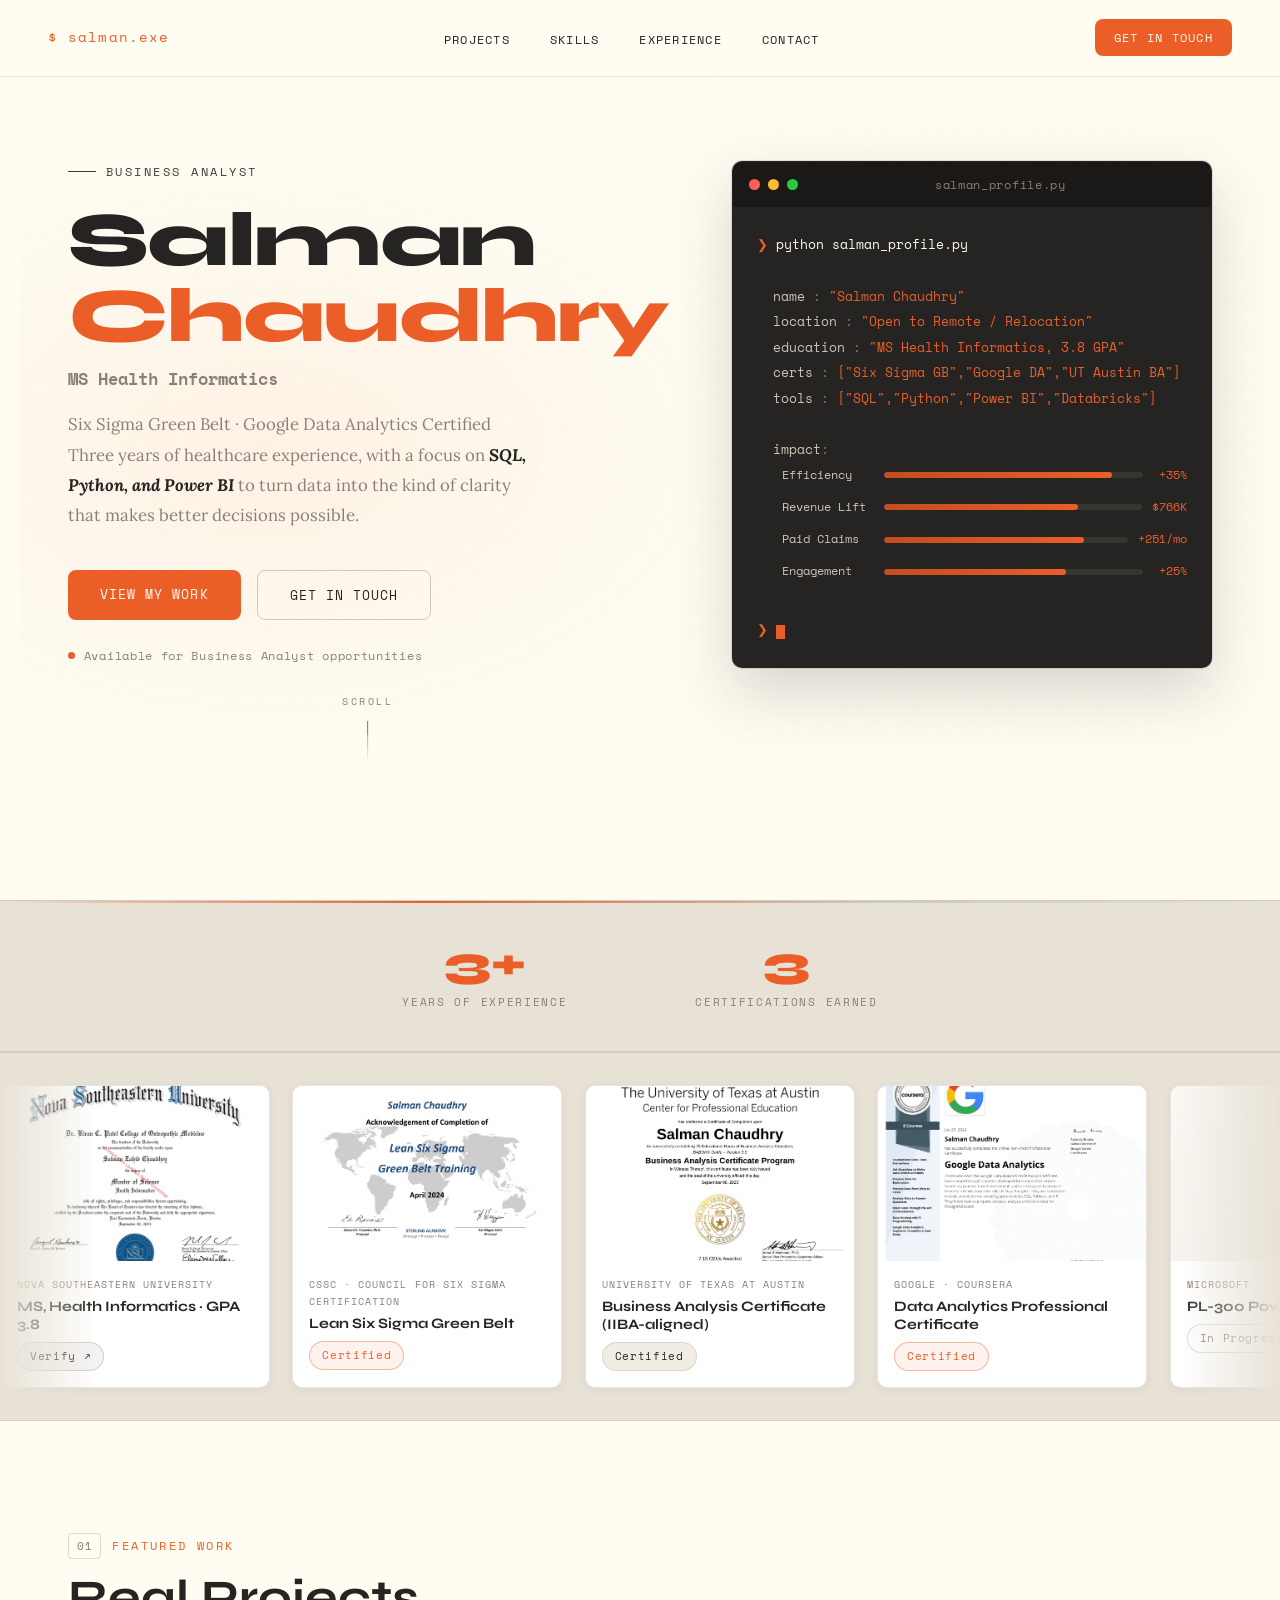
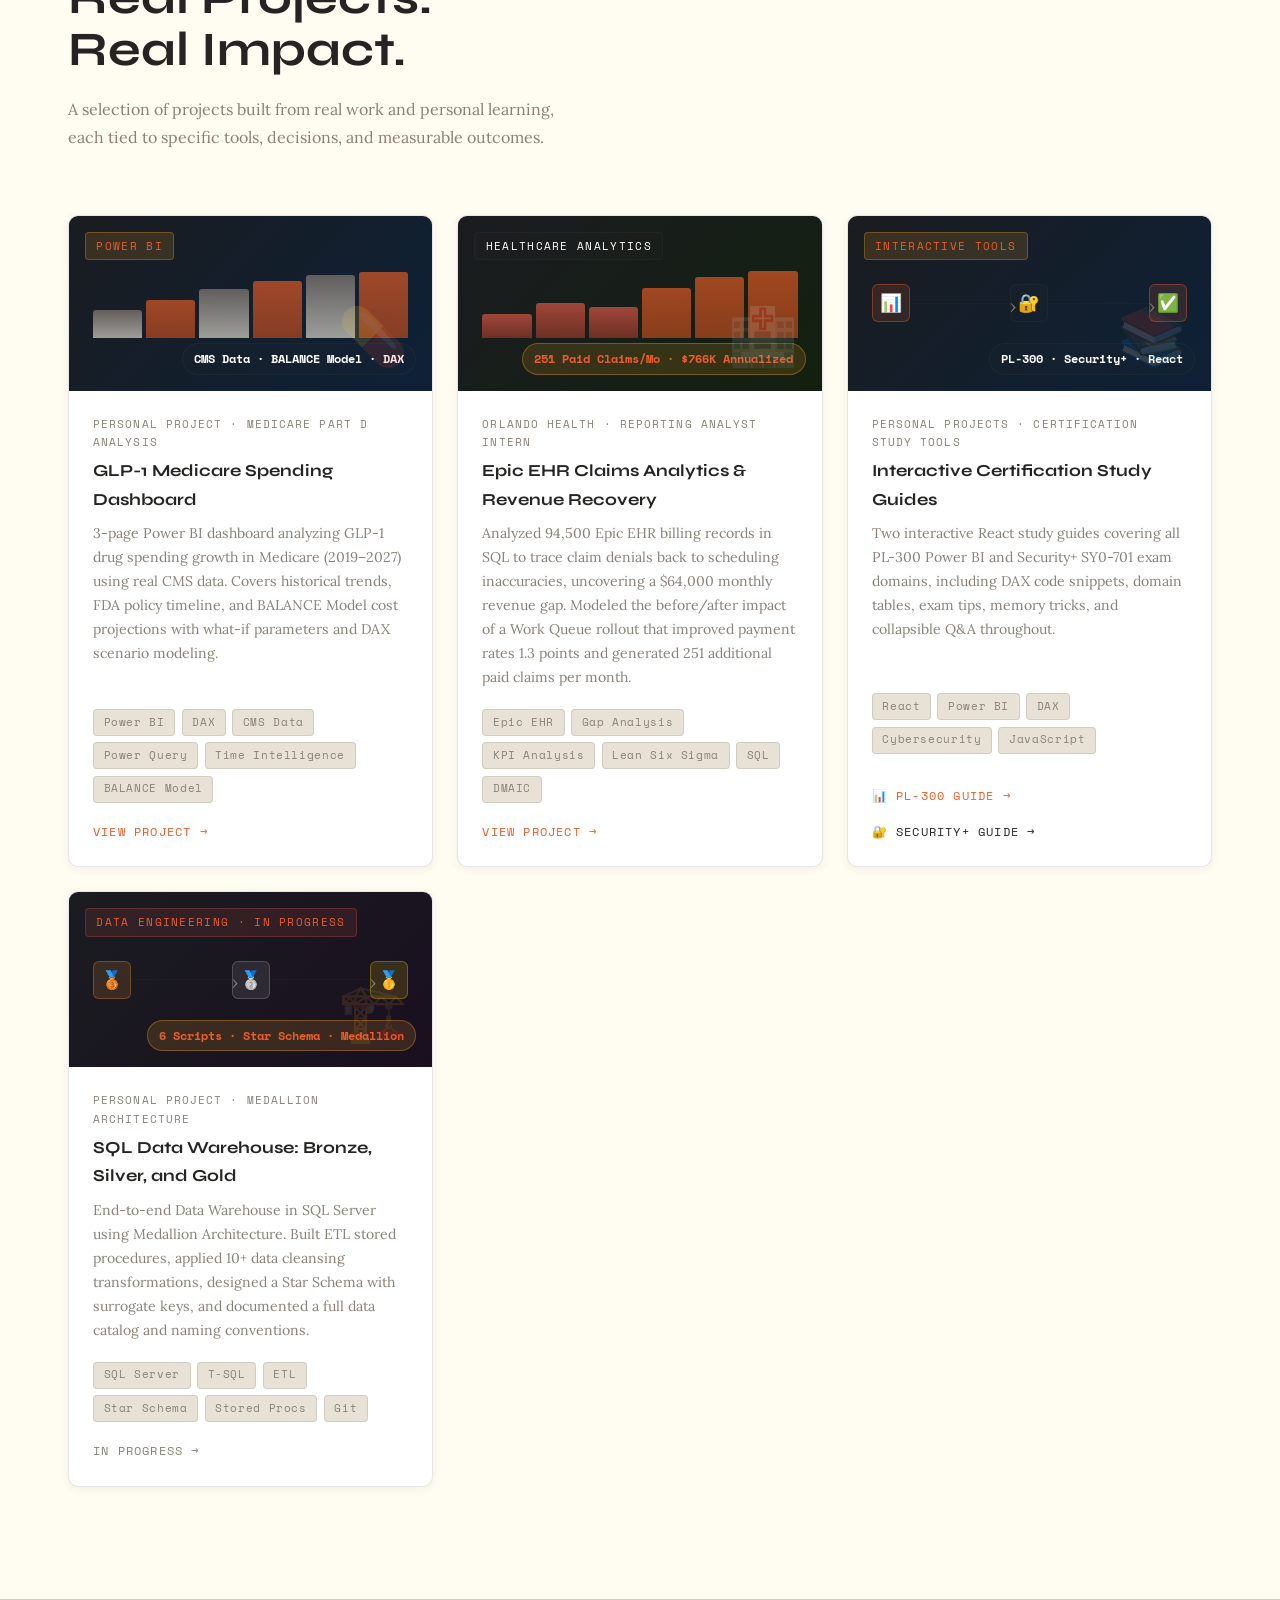
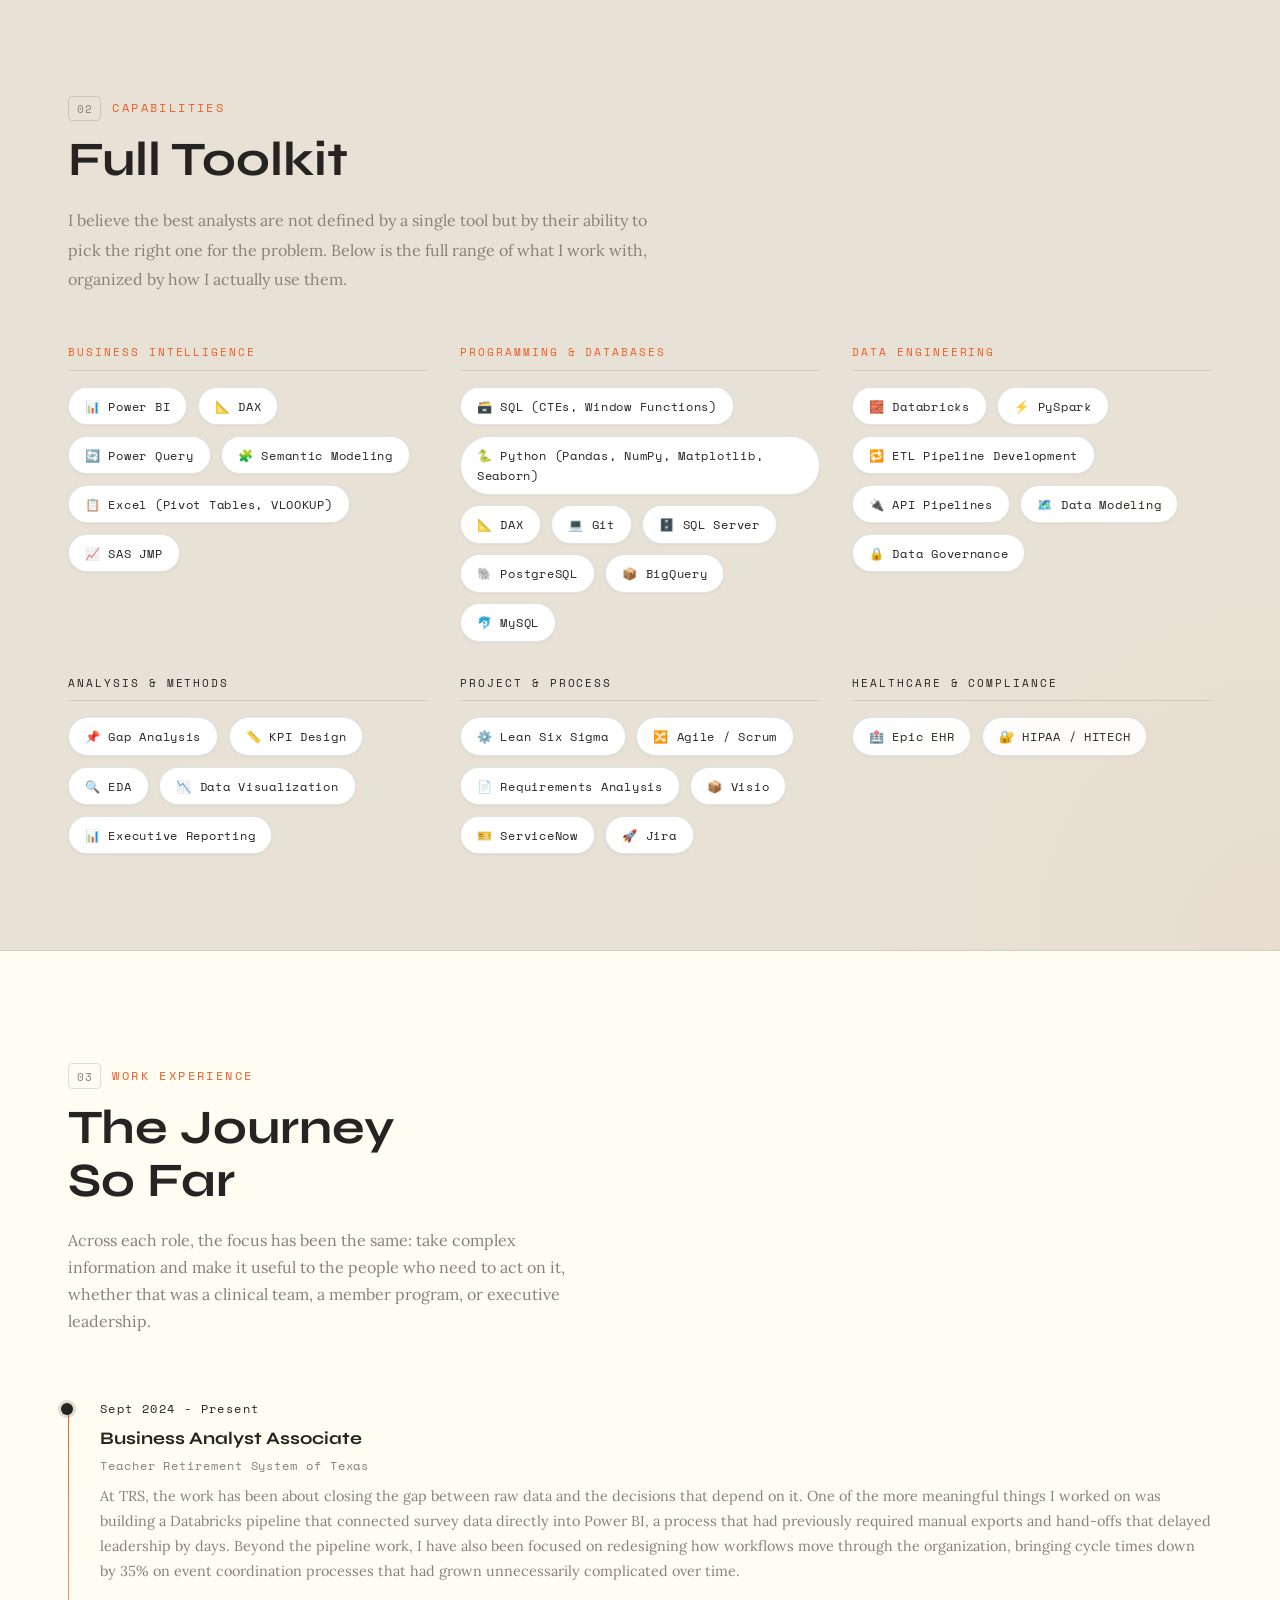
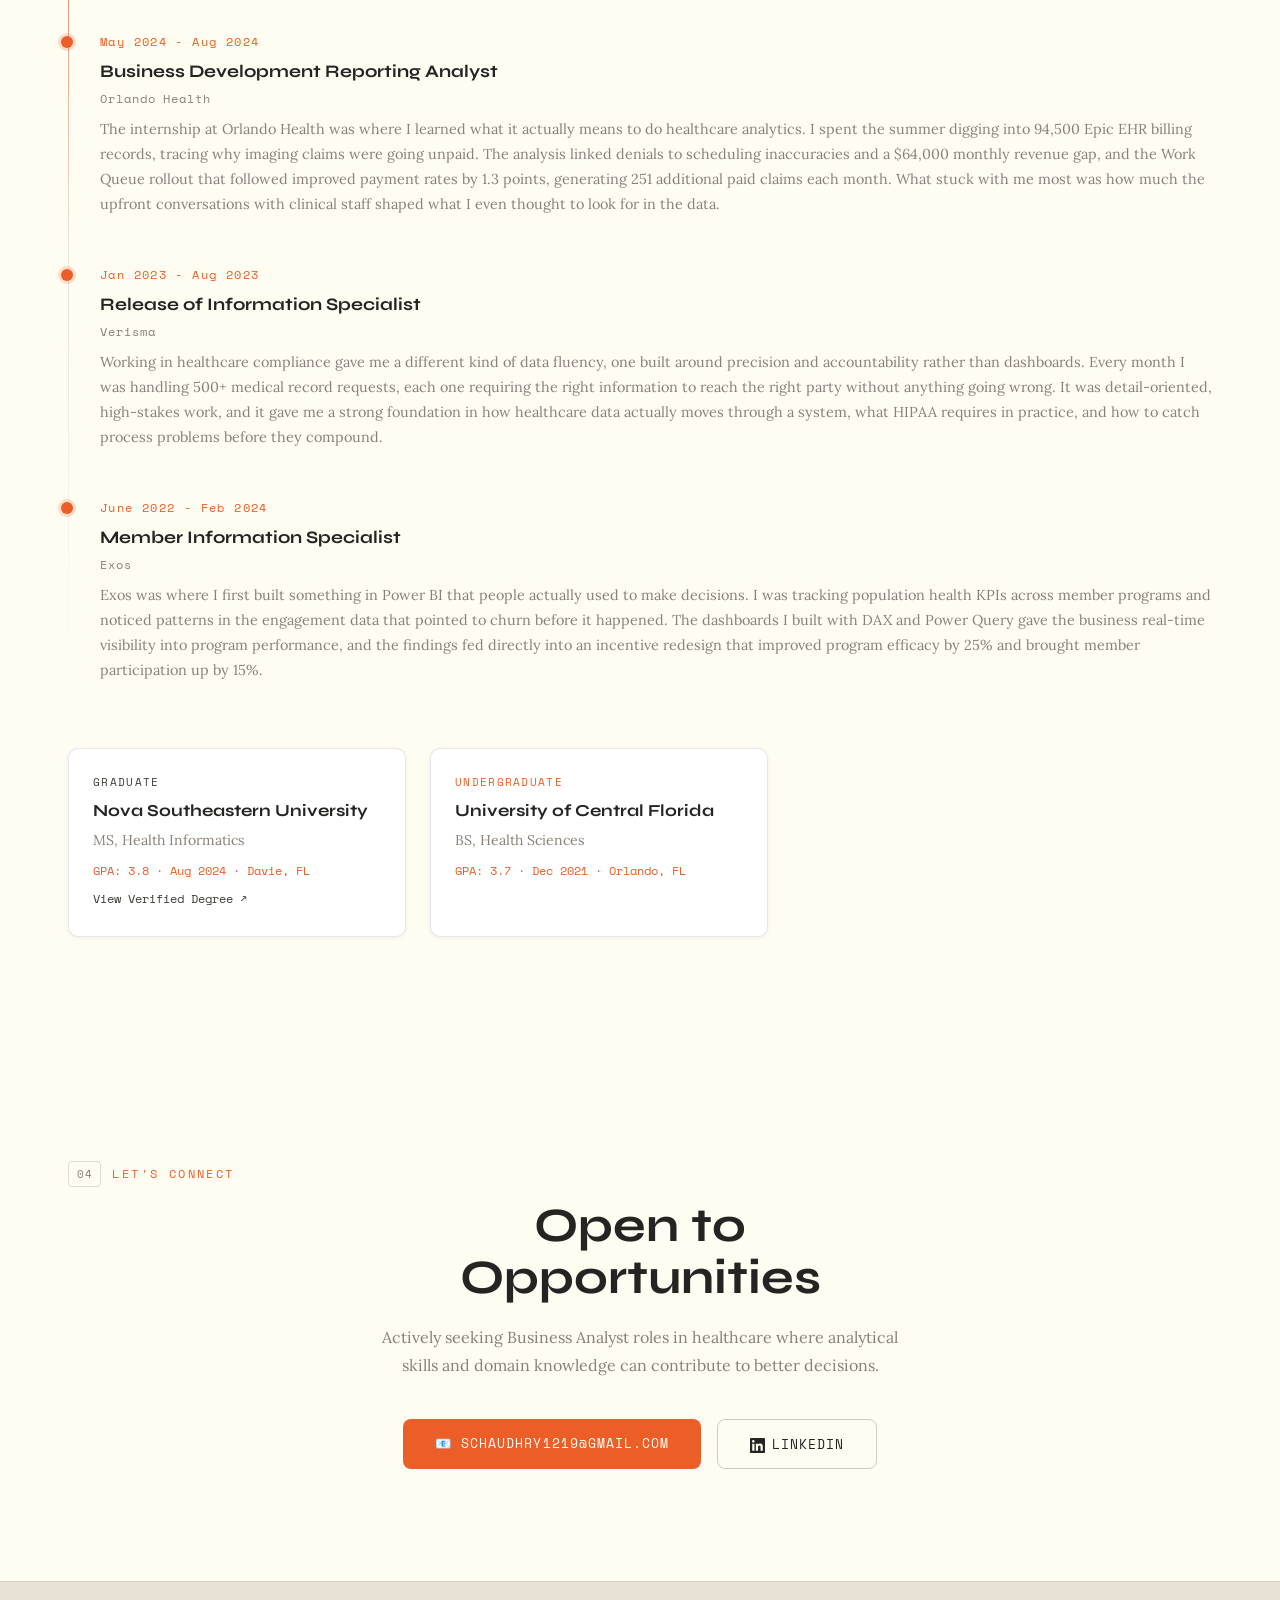
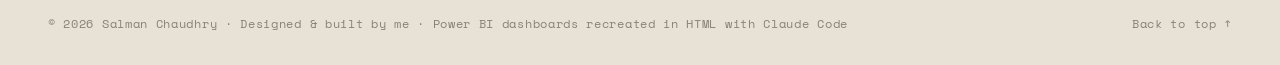
==== index.html @ 937da2e6 "Align Orlando Health project narrative with actual dashboard metrics (unpaid claims / WQ rollout sto" ====
<!DOCTYPE html>
<html lang="en">
<head>
  <meta charset="UTF-8" />
  <meta name="viewport" content="width=device-width, initial-scale=1.0" />
  <title>Salman Chaudhry | Business Analyst Portfolio</title>
  <link rel="preconnect" href="https://fonts.googleapis.com" />
  <link rel="preconnect" href="https://fonts.gstatic.com" crossorigin />
  <link href="https://fonts.googleapis.com/css2?family=Syne:wght@400;600;700;800&family=Space+Mono:wght@0,400;0,700&family=Lora:ital,wght@0,400;1,400&display=swap" rel="stylesheet" />
  <style>
    *, *::before, *::after { box-sizing: border-box; margin: 0; padding: 0; }
    :root {
      --bg:#fffcf2; --surface:#f2ede3; --surface2:#e8e2d6;
      --border:rgba(64,61,57,0.13);
      --amber:#eb5e28; --amber-dim:#c44d1e; --amber-glow:rgba(235,94,40,0.1);
      --teal:#403d39; --teal-dim:#252422; --teal-glow:rgba(64,61,57,0.07);
      --text:#252422; --muted:#8a8077; --subtle:#e8e2d6; --accent-r:#eb5e28;
      --font-head:'Syne',sans-serif; --font-mono:'Space Mono',monospace;
      --font-body:'Lora',serif; --max:1240px; --radius:8px;
    }
    html { scroll-behavior:smooth; }
    body { background:var(--bg); color:var(--text); font-family:var(--font-body); font-size:1.05rem; line-height:1.7; overflow-x:hidden; }
    ::selection { background:var(--amber); color:#fffcf2; }
    ::-webkit-scrollbar { width:4px; }
    ::-webkit-scrollbar-track { background:var(--surface2); }
    ::-webkit-scrollbar-thumb { background:#ccc5b9; border-radius:2px; }
    body::before { content:''; position:fixed; inset:0; z-index:0; pointer-events:none; background-image:url("data:image/svg+xml,%3Csvg viewBox='0 0 256 256' xmlns='http://www.w3.org/2000/svg'%3E%3Cfilter id='noise'%3E%3CfeTurbulence type='fractalNoise' baseFrequency='0.9' numOctaves='4' stitchTiles='stitch'/%3E%3C/filter%3E%3Crect width='100%25' height='100%25' filter='url(%23noise)' opacity='1'/%3E%3C/svg%3E"); opacity:.018; }

    .reveal { opacity:0; transform:translateY(24px); transition:opacity .65s cubic-bezier(.4,0,.2,1),transform .65s cubic-bezier(.4,0,.2,1); }
    .reveal.visible { opacity:1; transform:none; }
    .hero-seq { opacity:0; transform:translateY(18px); transition:opacity .6s ease,transform .6s ease; }
    .hero-seq.visible { opacity:1; transform:none; }
    .card-reveal { opacity:0; transform:translateY(32px); transition:opacity .55s cubic-bezier(.4,0,.2,1),transform .55s cubic-bezier(.4,0,.2,1); }
    .card-reveal.visible { opacity:1; transform:none; }
    .chip-reveal { opacity:0; transform:translateY(12px) scale(.97); transition:opacity .4s ease,transform .4s ease; }
    .chip-reveal.visible { opacity:1; transform:none; }

    nav { position:fixed; top:0; left:0; right:0; z-index:100; display:flex; align-items:center; justify-content:space-between; padding:1.2rem 3rem; background:rgba(255,252,242,0.94); backdrop-filter:blur(20px); border-bottom:1px solid rgba(64,61,57,0.12); }
    .nav-logo { font-family:var(--font-mono); font-size:.85rem; color:var(--amber); letter-spacing:.08em; text-decoration:none; }
    .nav-links { display:flex; gap:2.5rem; list-style:none; }
    .nav-links a { font-family:var(--font-mono); font-size:.78rem; letter-spacing:.1em; text-transform:uppercase; color:var(--text); text-decoration:none; transition:color .2s; }
    .nav-links a:hover { color:var(--amber); }
    .nav-cta { font-family:var(--font-mono); font-size:.78rem; letter-spacing:.1em; text-transform:uppercase; color:#fffcf2; background:var(--amber); padding:.5rem 1.2rem; border-radius:var(--radius); text-decoration:none; transition:background .2s,transform .15s; }
    .nav-cta:hover { background:#d4501f; transform:translateY(-1px); }

    #hero { min-height:100vh; display:grid; grid-template-columns:1fr 1fr; align-items:center; gap:4rem; padding:10rem 3rem 6rem; max-width:var(--max); margin:0 auto; position:relative; }
    #hero::before { content:''; position:absolute; top:0; left:0; right:0; height:100%; background:radial-gradient(ellipse 60% 50% at 20% 50%, rgba(235,94,40,0.06) 0%, transparent 65%); pointer-events:none; z-index:0; }
    #hero > * { position:relative; z-index:1; }
    .hero-eyebrow { font-family:var(--font-mono); font-size:.78rem; letter-spacing:.2em; text-transform:uppercase; color:var(--teal); margin-bottom:1.2rem; display:flex; align-items:center; gap:.6rem; }
    .hero-eyebrow::before { content:''; display:inline-block; width:28px; height:1px; background:var(--teal); }
    .hero-name { font-family:var(--font-head); font-size:clamp(3rem,6vw,5rem); font-weight:800; line-height:1; letter-spacing:-.02em; color:var(--text); margin-bottom:.6rem; }
    .hero-name span { color:var(--amber); }
    .hero-sub { font-family:var(--font-mono); font-size:1.05rem; color:var(--muted); margin-bottom:1rem; }
    .hero-tagline { font-size:1.05rem; color:var(--muted); max-width:460px; margin-bottom:2.5rem; line-height:1.8; }
    .hero-tagline strong { color:var(--text); font-style:italic; }
    .hero-actions { display:flex; gap:1rem; flex-wrap:wrap; }
    .availability { display:inline-flex; align-items:center; gap:.55rem; margin-top:1.6rem; font-family:var(--font-mono); font-size:.72rem; letter-spacing:.06em; color:var(--muted); }
    .avail-dot { width:7px; height:7px; border-radius:50%; background:var(--amber); box-shadow:0 0 0 0 rgba(235,94,40,.4); animation:pulse 2.4s infinite; }
    @keyframes pulse { 0%{box-shadow:0 0 0 0 rgba(235,94,40,.4)} 70%{box-shadow:0 0 0 7px rgba(235,94,40,0)} 100%{box-shadow:0 0 0 0 rgba(235,94,40,0)} }
    .btn-primary { font-family:var(--font-mono); font-size:.82rem; letter-spacing:.08em; text-transform:uppercase; padding:.8rem 2rem; background:var(--amber); color:#fffcf2; border:none; border-radius:var(--radius); cursor:pointer; text-decoration:none; transition:transform .15s,box-shadow .15s; }
    .btn-primary:hover { transform:translateY(-2px); box-shadow:0 8px 24px rgba(235,94,40,.3); }
    .btn-ghost { font-family:var(--font-mono); font-size:.82rem; letter-spacing:.08em; text-transform:uppercase; padding:.8rem 2rem; background:transparent; color:var(--text); border:1px solid rgba(64,61,57,.25); border-radius:var(--radius); cursor:pointer; text-decoration:none; transition:border-color .2s,color .2s; }
    .btn-ghost:hover { border-color:var(--amber); color:var(--amber); }

    .terminal { background:#252422; border:1px solid rgba(37,36,34,.12); border-radius:10px; overflow:hidden; box-shadow:0 24px 60px rgba(64,61,57,.2),0 0 0 1px rgba(64,61,57,.12); }
    .terminal-bar { background:#1a1917; padding:.8rem 1rem; display:flex; align-items:center; gap:.5rem; border-bottom:1px solid rgba(255,252,242,.06); }
    .dot { width:11px; height:11px; border-radius:50%; }
    .dot-r{background:#ff5f57}.dot-y{background:#febc2e}.dot-g{background:#28c840}
    .terminal-title { font-family:var(--font-mono); font-size:.72rem; color:#8a8077; margin:0 auto; letter-spacing:.06em; }
    .terminal-body { padding:1.5rem; font-family:var(--font-mono); font-size:.8rem; line-height:2; background:#252422; }
    .t-prompt{color:#eb5e28}.t-cmd{color:#fffcf2}.t-out{color:#8a8077;padding-left:1rem}
    .t-key{color:#ccc5b9}.t-val{color:#eb5e28}
    .t-bar-row { display:flex; align-items:center; gap:.6rem; margin-bottom:.45rem; }
    .t-bar-label { min-width:92px; color:#ccc5b9; font-size:.78rem; white-space:nowrap; }
    .t-bar { flex:1; height:6px; border-radius:3px; background:rgba(255,252,242,.08); position:relative; overflow:hidden; min-width:60px; }
    .t-bar::after { content:''; position:absolute; top:0; left:0; height:100%; width:var(--fill,0%); background:linear-gradient(90deg,var(--amber-dim),var(--amber)); border-radius:3px; transition:width 1.4s cubic-bezier(.4,0,.2,1); }
    .t-bar-value { color:var(--amber); font-size:.78rem; min-width:34px; text-align:right; white-space:nowrap; }
    .cursor{display:inline-block;width:9px;height:1.1em;background:var(--amber);vertical-align:text-bottom;animation:blink 1.1s step-end infinite}
    @keyframes blink{50%{opacity:0}}
    .scroll-cue { position:absolute; bottom:2.5rem; left:50%; transform:translateX(-50%); display:flex; flex-direction:column; align-items:center; gap:.6rem; text-decoration:none; z-index:2; opacity:0; animation:fadeInCue 1s ease 2.2s forwards; }
    @keyframes fadeInCue { to { opacity:1; } }
    .scroll-text { font-family:var(--font-mono); font-size:.62rem; letter-spacing:.25em; text-transform:uppercase; color:var(--muted); }
    .scroll-line { width:1px; height:42px; background:linear-gradient(180deg,var(--muted),transparent); position:relative; overflow:hidden; }
    .scroll-line::after { content:''; position:absolute; top:0; left:0; width:100%; height:14px; background:var(--amber); animation:scrolldot 2s cubic-bezier(.7,0,.3,1) infinite; }
    @keyframes scrolldot { 0%{transform:translateY(-14px)} 60%,100%{transform:translateY(42px)} }

    .stats-strip { border-top:1px solid var(--border); border-bottom:1px solid var(--border); background:var(--surface2); padding:2.5rem 3rem; display:flex; justify-content:center; gap:8rem; flex-wrap:wrap; position:relative; overflow:hidden; }
    .stats-strip::before { content:''; position:absolute; top:0; left:0; right:0; height:2px; background:linear-gradient(90deg,transparent,var(--amber),#ccc5b9,transparent); }
    .stat { text-align:center; }
    .stat-num { font-family:var(--font-head); font-size:2.8rem; font-weight:800; color:var(--amber); display:block; line-height:1; }
    .stat-label { font-family:var(--font-mono); font-size:.7rem; letter-spacing:.15em; text-transform:uppercase; color:var(--muted); margin-top:.4rem; display:block; }

    /* ── CERT SLIDESHOW (continuous marquee) ─────────────── */
    .cert-slideshow { background:var(--surface2); border-top:1px solid var(--border); border-bottom:1px solid var(--border); padding:2rem 0; overflow:hidden; position:relative; }
    /* fade edges */
    .cert-slideshow::before,
    .cert-slideshow::after { content:''; position:absolute; top:0; bottom:0; width:100px; z-index:2; pointer-events:none; }
    .cert-slideshow::before { left:0;  background:linear-gradient(90deg,  var(--surface2), transparent); }
    .cert-slideshow::after  { right:0; background:linear-gradient(270deg, var(--surface2), transparent); }
    /* track: no flex gap — margin-right on each card keeps -50% math perfect */
    .cs-track { display:flex; width:max-content; animation:cert-scroll 28s linear infinite; }
    .cert-slideshow:hover .cs-track { animation-play-state:paused; }
    @keyframes cert-scroll { 0%{transform:translateX(0)} 100%{transform:translateX(-50%)} }
    .cs-card { flex-shrink:0; width:270px; margin-right:1.4rem; background:#fff; border:1px solid var(--border); border-radius:10px; overflow:hidden; box-shadow:0 2px 8px rgba(64,61,57,.07); transition:transform .2s,box-shadow .2s; }
    .cs-card:hover { transform:translateY(-3px); box-shadow:0 10px 28px rgba(64,61,57,.12); }
    .cs-card-img { width:100%; height:175px; object-fit:cover; display:block; }
    .cs-card-placeholder { width:100%; height:175px; background:linear-gradient(135deg,var(--surface) 0%,#e0dbd0 100%); display:flex; align-items:center; justify-content:center; font-size:2.8rem; opacity:.45; }
    .cs-card-body { padding:.9rem 1rem 1rem; display:flex; flex-direction:column; justify-content:space-between; min-height:90px; }
    .cs-card-issuer { font-family:var(--font-mono); font-size:.63rem; letter-spacing:.1em; text-transform:uppercase; color:var(--muted); margin-bottom:.3rem; }
    .cs-card-title { font-family:var(--font-head); font-size:.9rem; font-weight:700; color:var(--text); line-height:1.25; margin-bottom:.5rem; flex:1; }
    .cs-badge { font-family:var(--font-mono); font-size:.68rem; letter-spacing:.06em; padding:.28rem .75rem; border-radius:100px; border:1px solid; display:inline-block; width:fit-content; text-decoration:none; }
    .cs-badge.gold { background:rgba(235,94,40,.08); border-color:rgba(235,94,40,.4); color:var(--amber); }
    .cs-badge.warm { background:var(--surface); border-color:var(--border); color:var(--text); }
    .cs-badge.verify { background:rgba(64,61,57,.06); border-color:rgba(64,61,57,.2); color:var(--text); transition:border-color .2s,color .2s; }
    .cs-badge.verify:hover { border-color:var(--amber); color:var(--amber); }
    .cs-badge.inprogress { background:#fff; border-color:rgba(64,61,57,.18); color:var(--muted); }
    /* ─────────────────────────────────────────────────────── */

    section { padding:7rem 3rem; max-width:var(--max); margin:0 auto; }
    .section-eyebrow { font-family:var(--font-mono); font-size:.75rem; letter-spacing:.2em; text-transform:uppercase; color:var(--amber); margin-bottom:.8rem; display:flex; align-items:center; gap:.7rem; }
    .eyebrow-num { font-size:.7rem; color:var(--muted); padding:.15rem .5rem; border:1px solid rgba(37,36,34,.15); border-radius:4px; letter-spacing:.05em; }
    .section-title { font-family:var(--font-head); font-size:clamp(2rem,4vw,3rem); font-weight:700; color:var(--text); line-height:1.1; margin-bottom:1.2rem; }
    .section-sub { color:var(--muted); max-width:520px; margin-bottom:4rem; font-size:1rem; }

    .projects-grid { display:grid; grid-template-columns:repeat(auto-fill,minmax(340px,1fr)); gap:1.5rem; }
    .project-card { background:#fff; border:1px solid rgba(64,61,57,.12); border-radius:10px; overflow:hidden; transition:transform .2s,border-color .2s,box-shadow .2s; cursor:pointer; text-decoration:none; display:flex; flex-direction:column; box-shadow:0 2px 8px rgba(64,61,57,.07); }
    .project-card:hover { transform:translateY(-4px); border-color:rgba(235,94,40,.5); box-shadow:0 16px 48px rgba(64,61,57,.18),0 0 0 1px rgba(235,94,40,.2); }
    .card-thumb { height:175px; display:flex; align-items:center; justify-content:center; position:relative; overflow:hidden; }
    .card-thumb-pbi  { background:linear-gradient(135deg,#1a1c20 0%,#0d2137 100%); }
    .card-thumb-proc { background:linear-gradient(135deg,#1a1c20 0%,#13200f 100%); }
    .card-thumb-sql  { background:linear-gradient(135deg,#1a1c20 0%,#1a0f20 100%); }
    .thumb-icon { font-size:3.5rem; position:absolute; opacity:.14; right:1.5rem; bottom:.5rem; transition:transform .35s cubic-bezier(.4,0,.2,1),opacity .35s ease; }
    .project-card:hover .thumb-icon { transform:scale(1.15) rotate(-6deg); opacity:.22; }
    .thumb-badge { position:absolute; top:1rem; left:1rem; font-family:var(--font-mono); font-size:.68rem; letter-spacing:.12em; text-transform:uppercase; padding:.25rem .65rem; border-radius:4px; }
    .badge-pbi  { background:rgba(245,166,35,.15); color:var(--amber); border:1px solid rgba(245,166,35,.3); }
    .badge-proc { background:rgba(64,61,57,.07); color:#fff; border:1px solid rgba(64,61,57,.2); }
    .badge-sql  { background:rgba(232,93,74,.12); color:var(--accent-r); border:1px solid rgba(232,93,74,.25); }
    .mini-chart { display:flex; align-items:flex-end; gap:4px; height:70px; padding:0 1.5rem; width:100%; }
    .mini-bar { flex:1; border-radius:3px 3px 0 0; background:linear-gradient(180deg,var(--amber) 0%,var(--amber-dim) 100%); opacity:.65; transition:opacity .2s; }
    .mini-bar.teal { background:linear-gradient(180deg,var(--muted) 0%,var(--subtle) 100%); }
    .project-card:hover .mini-bar { opacity:1; }
    .mini-flow { display:flex; align-items:center; padding:0 1.5rem; gap:0; height:70px; width:100%; }
    .flow-node { width:38px; height:38px; border-radius:6px; display:flex; align-items:center; justify-content:center; font-size:1.1rem; flex-shrink:0; }
    .flow-node.amber { background:rgba(235,94,40,.15); border:1px solid rgba(235,94,40,.4); }
    .flow-node.teal  { background:rgba(64,61,57,.07); border:1px solid rgba(64,61,57,.2); }
    .flow-arrow { flex:1; height:1px; background:var(--border); position:relative; }
    .flow-arrow::after { content:'›'; position:absolute; right:-6px; top:-10px; color:var(--muted); font-size:1rem; }
    .impact-pill { position:absolute; bottom:1rem; right:1rem; font-family:var(--font-mono); font-size:.73rem; font-weight:700; padding:.3rem .7rem; border-radius:100px; background:rgba(245,166,35,.15); border:1px solid rgba(245,166,35,.35); color:var(--amber); }
    .impact-pill.teal { background:rgba(64,61,57,.07); border-color:rgba(64,61,57,.22); color:#fff; }
    .card-body { padding:1.5rem; flex:1; display:flex; flex-direction:column; }
    .card-company { font-family:var(--font-mono); font-size:.68rem; letter-spacing:.1em; text-transform:uppercase; color:var(--muted); margin-bottom:.35rem; }
    .card-title { font-family:var(--font-head); font-size:1.05rem; font-weight:700; color:var(--text); margin-bottom:.5rem; }
    .card-desc { font-size:.88rem; color:var(--muted); line-height:1.7; flex:1; margin-bottom:1.2rem; }
    .card-tags { display:flex; gap:.4rem; flex-wrap:wrap; margin-bottom:1.2rem; }
    .tag { font-family:var(--font-mono); font-size:.66rem; letter-spacing:.06em; padding:.22rem .6rem; border-radius:4px; background:var(--surface2); border:1px solid var(--border); color:var(--muted); }
    .card-link { font-family:var(--font-mono); font-size:.75rem; letter-spacing:.1em; text-transform:uppercase; color:var(--amber); text-decoration:none; display:flex; align-items:center; gap:.4rem; transition:gap .2s; }
    .project-card:hover .card-link { gap:.8rem; }

    #skills { background:var(--surface2); border-top:1px solid var(--border); border-bottom:1px solid var(--border); max-width:100%; position:relative; overflow:hidden; }
    #skills::after { content:''; position:absolute; bottom:0; right:0; width:40%; height:60%; background:radial-gradient(ellipse at 100% 100%,rgba(235,94,40,0.04) 0%,transparent 70%); pointer-events:none; }
    .tools-mosaic { display:flex; flex-wrap:wrap; gap:.65rem; }
    .tool-chip { font-family:var(--font-mono); font-size:.76rem; letter-spacing:.06em; padding:.5rem 1rem; border-radius:100px; background:#fff; border:1px solid rgba(64,61,57,.14); color:var(--text); display:flex; align-items:center; gap:.5rem; transition:border-color .2s,color .2s,background .2s,transform .15s; cursor:default; box-shadow:0 1px 3px rgba(64,61,57,.06); }
    .tool-chip:hover { border-color:var(--amber); color:var(--amber); background:var(--amber-glow); transform:translateY(-2px); }

    .timeline { position:relative; padding-left:2rem; }
    .timeline::before { content:''; position:absolute; left:0; top:6px; bottom:6px; width:1px; background:linear-gradient(180deg,var(--amber),var(--border),transparent); }
    .tl-item { position:relative; margin-bottom:3rem; }
    .tl-dot { position:absolute; left:-2.45rem; top:4px; width:12px; height:12px; border-radius:50%; background:var(--amber); box-shadow:0 0 0 3px rgba(235,94,40,.2); }
    .tl-dot.teal { background:var(--text); box-shadow:0 0 0 3px rgba(37,36,34,.15); }
    .tl-year { font-family:var(--font-mono); font-size:.72rem; letter-spacing:.12em; color:var(--amber); margin-bottom:.3rem; }
    .tl-year.teal-yr { color:var(--text); }
    .tl-title { font-family:var(--font-head); font-size:1.1rem; font-weight:700; color:var(--text); margin-bottom:.15rem; }
    .tl-company { font-family:var(--font-mono); font-size:.72rem; color:var(--muted); letter-spacing:.08em; margin-bottom:.5rem; }
    .tl-body { font-size:.9rem; color:var(--muted); line-height:1.75; }

    .edu-grid { display:grid; grid-template-columns:1fr 1fr; gap:1.5rem; max-width:700px; margin-top:4rem; }
    .edu-card { background:#fff; border:1px solid rgba(64,61,57,.12); border-radius:10px; padding:1.5rem; box-shadow:0 1px 4px rgba(64,61,57,.07); }
    .edu-label { font-family:var(--font-mono); font-size:.68rem; letter-spacing:.12em; margin-bottom:.4rem; }
    .edu-school { font-family:var(--font-head); font-weight:700; color:var(--text); margin-bottom:.2rem; }
    .edu-degree { font-size:.88rem; color:var(--muted); }
    .edu-meta { font-family:var(--font-mono); font-size:.75rem; color:var(--amber); margin-top:.5rem; }

    #contact { text-align:center; }
    #contact .section-sub { margin:0 auto 2.5rem; }
    .contact-links { display:flex; gap:1rem; justify-content:center; flex-wrap:wrap; }

    footer { border-top:1px solid rgba(64,61,57,.12); background:var(--surface2); padding:2rem 3rem; display:flex; justify-content:space-between; align-items:center; font-family:var(--font-mono); font-size:.72rem; color:var(--muted); letter-spacing:.06em; }
    .to-top { color:var(--muted); text-decoration:none; transition:color .2s; }
    .to-top:hover { color:var(--amber); }

    @media(max-width:900px) {
      #hero { grid-template-columns:1fr; padding-top:8rem; }
      .hero-visual { display:none; }
      .scroll-cue { display:none; }
      nav { padding:1rem 1.5rem; }
      .nav-links { display:none; }
      section { padding:5rem 1.5rem; }
      .stats-strip { padding:2rem 1.5rem; gap:3rem; }
      .edu-grid { grid-template-columns:1fr; }
      footer { flex-direction:column; gap:.5rem; text-align:center; }
      .cs-slide { flex-direction:column; gap:1.2rem; padding:0 2.5rem; }
      .cs-img-wrap { width:100%; height:200px; }
      .cs-title { font-size:1.05rem; }
      .cert-slideshow { padding:2rem 1rem; }
    }
  </style>
</head>
<body>

<nav>
  <a href="#hero" class="nav-logo">$ salman.exe</a>
  <ul class="nav-links">
    <li><a href="#projects">Projects</a></li>
    <li><a href="#skills">Skills</a></li>
    <li><a href="#about">Experience</a></li>
    <li><a href="#contact">Contact</a></li>
  </ul>
  <a href="mailto:schaudhry1219@gmail.com" class="nav-cta">Get In Touch</a>
</nav>

<!-- HERO -->
<div id="hero">
  <div class="hero-text">
    <p class="hero-eyebrow hero-seq">Business Analyst</p>
    <h1 class="hero-name hero-seq">Salman<br><span>Chaudhry</span></h1>
    <h3 class="hero-sub hero-seq" style="color:var(--muted)">MS Health Informatics</h3>
    <p class="hero-tagline hero-seq">
      Six Sigma Green Belt · Google Data Analytics Certified<br>
      Three years of healthcare experience, with a focus on <strong>SQL, Python, and Power BI</strong> to turn data into the kind of clarity that makes better decisions possible.
    </p>
    <div class="hero-actions hero-seq">
      <a href="#projects" class="btn-primary">View My Work</a>
      <a href="mailto:schaudhry1219@gmail.com" class="btn-ghost">Get in Touch</a>
    </div>
    <div class="availability hero-seq">
      <span class="avail-dot"></span>
      Available for Business Analyst opportunities
    </div>
  </div>

  <div class="hero-visual hero-seq">
    <div class="terminal">
      <div class="terminal-bar">
        <span class="dot dot-r"></span><span class="dot dot-y"></span><span class="dot dot-g"></span>
        <span class="terminal-title">salman_profile.py</span>
      </div>
      <div class="terminal-body">
        <div><span class="t-prompt">❯ </span><span class="t-cmd">python salman_profile.py</span></div>
        <div class="t-out">&nbsp;</div>
        <div class="t-out"><span class="t-key">name</span>       : <span class="t-val">"Salman Chaudhry"</span></div>
        <div class="t-out"><span class="t-key">location</span>   : <span class="t-val">"Open to Remote / Relocation"</span></div>
        <div class="t-out"><span class="t-key">education</span>  : <span class="t-val">"MS Health Informatics, 3.8 GPA"</span></div>
        <div class="t-out"><span class="t-key">certs</span>      : <span class="t-val">["Six Sigma GB","Google DA","UT Austin BA"]</span></div>
        <div class="t-out"><span class="t-key">tools</span>      : <span class="t-val">["SQL","Python","Power BI","Databricks"]</span></div>
        <div class="t-out">&nbsp;</div>
        <div class="t-out"><span class="t-key">impact</span>:</div>
        <div class="t-out" style="padding-left:1.6rem;">
          <div class="t-bar-row"><span class="t-bar-label">Efficiency</span><div class="t-bar" id="bar1"></div><span class="t-bar-value">+35%</span></div>
          <div class="t-bar-row"><span class="t-bar-label">Revenue Lift</span><div class="t-bar" id="bar2"></div><span class="t-bar-value">$766K</span></div>
          <div class="t-bar-row"><span class="t-bar-label">Paid Claims</span><div class="t-bar" id="bar3"></div><span class="t-bar-value">+251/mo</span></div>
          <div class="t-bar-row"><span class="t-bar-label">Engagement</span><div class="t-bar" id="bar4"></div><span class="t-bar-value">+25%</span></div>
        </div>
        <div class="t-out">&nbsp;</div>
        <div><span class="t-prompt">❯ </span><span class="cursor"></span></div>
      </div>
    </div>
  </div>

  <a href="#projects" class="scroll-cue" aria-label="Scroll to projects">
    <span class="scroll-text">Scroll</span>
    <span class="scroll-line"></span>
  </a>
</div>

<!-- STATS -->
<div class="stats-strip">
  <div class="stat reveal"><span class="stat-num">3+</span><span class="stat-label">Years of Experience</span></div>
  <div class="stat reveal"><span class="stat-num" data-target="3">0</span><span class="stat-label">Certifications Earned</span></div>
</div>

<!-- CERT SLIDESHOW -->
<div class="cert-slideshow reveal" id="certSlideshow">
  <div class="cs-track" id="csTrack">

    <div class="cs-card">
      <img class="cs-card-img" src="assets/images/Diploma.jpg" alt="MS Health Informatics Diploma" loading="lazy" />
      <div class="cs-card-body">
        <p class="cs-card-issuer">Nova Southeastern University</p>
        <p class="cs-card-title">MS, Health Informatics · GPA 3.8</p>
        <a href="https://www.parchment.com/lp/award/ccea2928-5b99-4950-9c8e-f61adf597fcc" target="_blank" class="cs-badge verify">Verify ↗</a>
      </div>
    </div>

    <div class="cs-card">
      <img class="cs-card-img" src="assets/images/LSSGB.jpg" alt="Lean Six Sigma Green Belt" loading="lazy" />
      <div class="cs-card-body">
        <p class="cs-card-issuer">CSSC · Council for Six Sigma Certification</p>
        <p class="cs-card-title">Lean Six Sigma Green Belt</p>
        <span class="cs-badge gold">Certified</span>
      </div>
    </div>

    <div class="cs-card">
      <img class="cs-card-img" src="assets/images/UT BA.jpg" alt="UT Austin Business Analysis Certificate" loading="lazy" />
      <div class="cs-card-body">
        <p class="cs-card-issuer">University of Texas at Austin</p>
        <p class="cs-card-title">Business Analysis Certificate (IIBA-aligned)</p>
        <span class="cs-badge warm">Certified</span>
      </div>
    </div>

    <div class="cs-card">
      <img class="cs-card-img" src="assets/images/Google DA.jpg" alt="Google Data Analytics Professional Certificate" loading="lazy" />
      <div class="cs-card-body">
        <p class="cs-card-issuer">Google · Coursera</p>
        <p class="cs-card-title">Data Analytics Professional Certificate</p>
        <span class="cs-badge gold">Certified</span>
      </div>
    </div>

    <div class="cs-card">
      <div class="cs-card-placeholder">📊</div>
      <div class="cs-card-body">
        <p class="cs-card-issuer">Microsoft</p>
        <p class="cs-card-title">PL-300 Power BI Data Analyst</p>
        <span class="cs-badge inprogress">In Progress</span>
      </div>
    </div>

  </div>
</div>

<!-- PROJECTS -->
<section id="projects">
  <p class="section-eyebrow reveal"><span class="eyebrow-num">01</span> Featured Work</p>
  <h2 class="section-title reveal">Real Projects.<br>Real Impact.</h2>
  <p class="section-sub reveal">A selection of projects built from real work and personal learning, each tied to specific tools, decisions, and measurable outcomes.</p>

  <div class="projects-grid">

    <!-- GLP-1 -->
    <a href="projects/glp1-dashboard.html" class="project-card card-reveal" style="transition-delay:.05s">
      <div class="card-thumb card-thumb-pbi">
        <span class="thumb-badge badge-pbi">Power BI</span>
        <div class="mini-chart">
          <div class="mini-bar teal" style="height:40%"></div>
          <div class="mini-bar" style="height:55%"></div>
          <div class="mini-bar teal" style="height:70%"></div>
          <div class="mini-bar" style="height:82%"></div>
          <div class="mini-bar teal" style="height:90%"></div>
          <div class="mini-bar" style="height:95%"></div>
        </div>
        <span class="impact-pill teal">CMS Data · BALANCE Model · DAX</span>
        <span class="thumb-icon">💊</span>
      </div>
      <div class="card-body">
        <p class="card-company">Personal Project · Medicare Part D Analysis</p>
        <h3 class="card-title">GLP-1 Medicare Spending Dashboard</h3>
        <p class="card-desc">3-page Power BI dashboard analyzing GLP-1 drug spending growth in Medicare (2019–2027) using real CMS data. Covers historical trends, FDA policy timeline, and BALANCE Model cost projections with what-if parameters and DAX scenario modeling.</p>
        <div class="card-tags"><span class="tag">Power BI</span><span class="tag">DAX</span><span class="tag">CMS Data</span><span class="tag">Power Query</span><span class="tag">Time Intelligence</span><span class="tag">BALANCE Model</span></div>
        <span class="card-link">View Project →</span>
      </div>
    </a>

    <!-- Orlando Health -->
    <a href="projects/orlando-health.html" class="project-card card-reveal" style="transition-delay:.15s">
      <div class="card-thumb card-thumb-proc">
        <span class="thumb-badge badge-proc">Healthcare Analytics</span>
        <div class="mini-chart">
          <div class="mini-bar" style="height:35%;background:linear-gradient(180deg,#e85d4a,#9b3a2a)"></div>
          <div class="mini-bar" style="height:50%;background:linear-gradient(180deg,#e85d4a,#9b3a2a)"></div>
          <div class="mini-bar" style="height:45%;background:linear-gradient(180deg,#e85d4a,#9b3a2a)"></div>
          <div class="mini-bar" style="height:72%;background:linear-gradient(180deg,var(--amber),var(--amber-dim))"></div>
          <div class="mini-bar" style="height:88%;background:linear-gradient(180deg,var(--amber),var(--amber-dim))"></div>
          <div class="mini-bar" style="height:96%;background:linear-gradient(180deg,var(--amber),var(--amber-dim))"></div>
        </div>
        <span class="impact-pill">251 Paid Claims/Mo · $766K Annualized</span>
        <span class="thumb-icon">🏥</span>
      </div>
      <div class="card-body">
        <p class="card-company">Orlando Health · Reporting Analyst Intern</p>
        <h3 class="card-title">Epic EHR Claims Analytics & Revenue Recovery</h3>
        <p class="card-desc">Analyzed 94,500 Epic EHR billing records in SQL to trace claim denials back to scheduling inaccuracies, uncovering a $64,000 monthly revenue gap. Modeled the before/after impact of a Work Queue rollout that improved payment rates 1.3 points and generated 251 additional paid claims per month.</p>
        <div class="card-tags"><span class="tag">Epic EHR</span><span class="tag">Gap Analysis</span><span class="tag">KPI Analysis</span><span class="tag">Lean Six Sigma</span><span class="tag">SQL</span><span class="tag">DMAIC</span></div>
        <span class="card-link">View Project →</span>
      </div>
    </a>

    <!-- Study Guides -->
    <div class="project-card card-reveal" style="cursor:default;transition-delay:.25s">
      <div class="card-thumb card-thumb-pbi">
        <span class="thumb-badge badge-pbi">Interactive Tools</span>
        <div class="mini-flow">
          <div class="flow-node amber">📊</div>
          <div class="flow-arrow"></div>
          <div class="flow-node teal">🔐</div>
          <div class="flow-arrow"></div>
          <div class="flow-node amber">✅</div>
        </div>
        <span class="impact-pill teal">PL-300 · Security+ · React</span>
        <span class="thumb-icon">📚</span>
      </div>
      <div class="card-body">
        <p class="card-company">Personal Projects · Certification Study Tools</p>
        <h3 class="card-title">Interactive Certification Study Guides</h3>
        <p class="card-desc">Two interactive React study guides covering all PL-300 Power BI and Security+ SY0-701 exam domains, including DAX code snippets, domain tables, exam tips, memory tricks, and collapsible Q&amp;A throughout.</p>
        <div class="card-tags"><span class="tag">React</span><span class="tag">Power BI</span><span class="tag">DAX</span><span class="tag">Cybersecurity</span><span class="tag">JavaScript</span></div>
        <div style="display:flex;gap:1rem;margin-top:.8rem;flex-wrap:wrap;">
          <a href="study-guides/pl300-study-guide.html" style="font-family:var(--font-mono);font-size:.75rem;letter-spacing:.1em;text-transform:uppercase;color:var(--amber);text-decoration:none;">📊 PL-300 Guide →</a>
          <a href="study-guides/security-plus-study-guide.html" style="font-family:var(--font-mono);font-size:.75rem;letter-spacing:.1em;text-transform:uppercase;color:var(--text);text-decoration:none;">🔐 Security+ Guide →</a>
        </div>
      </div>
    </div>

    <!-- SQL Data Warehouse -->
    <a href="projects/sql-data-warehouse.html" class="project-card card-reveal" style="transition-delay:.35s">
      <div class="card-thumb card-thumb-sql">
        <span class="thumb-badge badge-sql">Data Engineering · In Progress</span>
        <div class="mini-flow">
          <div class="flow-node" style="background:rgba(205,127,50,.18);border:1px solid rgba(205,127,50,.4)">🥉</div>
          <div class="flow-arrow"></div>
          <div class="flow-node" style="background:rgba(168,169,173,.14);border:1px solid rgba(168,169,173,.3)">🥈</div>
          <div class="flow-arrow"></div>
          <div class="flow-node" style="background:rgba(255,215,0,.14);border:1px solid rgba(255,215,0,.3)">🥇</div>
        </div>
        <span class="impact-pill">6 Scripts · Star Schema · Medallion</span>
        <span class="thumb-icon">🏗️</span>
      </div>
      <div class="card-body">
        <p class="card-company">Personal Project · Medallion Architecture</p>
        <h3 class="card-title">SQL Data Warehouse: Bronze, Silver, and Gold</h3>
        <p class="card-desc">End-to-end Data Warehouse in SQL Server using Medallion Architecture. Built ETL stored procedures, applied 10+ data cleansing transformations, designed a Star Schema with surrogate keys, and documented a full data catalog and naming conventions.</p>
        <div class="card-tags"><span class="tag">SQL Server</span><span class="tag">T-SQL</span><span class="tag">ETL</span><span class="tag">Star Schema</span><span class="tag">Stored Procs</span><span class="tag">Git</span></div>
        <span class="card-link" style="color:var(--muted)">In Progress →</span>
      </div>
    </a>

  </div>
</section>

<!-- SKILLS -->
<div id="skills">
  <div style="max-width:var(--max);margin:0 auto;padding:6rem 3rem;">
    <p class="section-eyebrow reveal"><span class="eyebrow-num">02</span> Capabilities</p>
    <h2 class="section-title reveal">Full Toolkit</h2>
    <p style="color:var(--muted);font-size:1rem;margin-bottom:3rem;line-height:1.85;max-width:580px;" class="reveal">I believe the best analysts are not defined by a single tool but by their ability to pick the right one for the problem. Below is the full range of what I work with, organized by how I actually use them.</p>

    <div style="display:grid;grid-template-columns:repeat(auto-fill,minmax(280px,1fr));gap:2rem;">

      <div class="reveal">
        <p style="font-family:var(--font-mono);font-size:.68rem;letter-spacing:.18em;text-transform:uppercase;color:var(--amber);margin-bottom:1rem;padding-bottom:.5rem;border-bottom:1px solid var(--border);">Business Intelligence</p>
        <div class="tools-mosaic">
          <span class="tool-chip chip-reveal">📊 Power BI</span>
          <span class="tool-chip chip-reveal">📐 DAX</span>
          <span class="tool-chip chip-reveal">🔄 Power Query</span>
          <span class="tool-chip chip-reveal">🧩 Semantic Modeling</span>
          <span class="tool-chip chip-reveal">📋 Excel (Pivot Tables, VLOOKUP)</span>
          <span class="tool-chip chip-reveal">📈 SAS JMP</span>
        </div>
      </div>

      <div class="reveal">
        <p style="font-family:var(--font-mono);font-size:.68rem;letter-spacing:.18em;text-transform:uppercase;color:var(--amber);margin-bottom:1rem;padding-bottom:.5rem;border-bottom:1px solid var(--border);">Programming & Databases</p>
        <div class="tools-mosaic">
          <span class="tool-chip chip-reveal">🗃️ SQL (CTEs, Window Functions)</span>
          <span class="tool-chip chip-reveal">🐍 Python (Pandas, NumPy, Matplotlib, Seaborn)</span>
          <span class="tool-chip chip-reveal">📐 DAX</span>
          <span class="tool-chip chip-reveal">💻 Git</span>
          <span class="tool-chip chip-reveal">🗄️ SQL Server</span>
          <span class="tool-chip chip-reveal">🐘 PostgreSQL</span>
          <span class="tool-chip chip-reveal">📦 BigQuery</span>
          <span class="tool-chip chip-reveal">🐬 MySQL</span>
        </div>
      </div>

      <div class="reveal">
        <p style="font-family:var(--font-mono);font-size:.68rem;letter-spacing:.18em;text-transform:uppercase;color:var(--amber);margin-bottom:1rem;padding-bottom:.5rem;border-bottom:1px solid var(--border);">Data Engineering</p>
        <div class="tools-mosaic">
          <span class="tool-chip chip-reveal">🧱 Databricks</span>
          <span class="tool-chip chip-reveal">⚡ PySpark</span>
          <span class="tool-chip chip-reveal">🔁 ETL Pipeline Development</span>
          <span class="tool-chip chip-reveal">🔌 API Pipelines</span>
          <span class="tool-chip chip-reveal">🗺️ Data Modeling</span>
          <span class="tool-chip chip-reveal">🔒 Data Governance</span>
        </div>
      </div>

      <div class="reveal">
        <p style="font-family:var(--font-mono);font-size:.68rem;letter-spacing:.18em;text-transform:uppercase;color:var(--text);margin-bottom:1rem;padding-bottom:.5rem;border-bottom:1px solid rgba(37,36,34,.12);">Analysis & Methods</p>
        <div class="tools-mosaic">
          <span class="tool-chip chip-reveal">📌 Gap Analysis</span>
          <span class="tool-chip chip-reveal">📏 KPI Design</span>
          <span class="tool-chip chip-reveal">🔍 EDA</span>
          <span class="tool-chip chip-reveal">📉 Data Visualization</span>
          <span class="tool-chip chip-reveal">📊 Executive Reporting</span>
        </div>
      </div>

      <div class="reveal">
        <p style="font-family:var(--font-mono);font-size:.68rem;letter-spacing:.18em;text-transform:uppercase;color:var(--text);margin-bottom:1rem;padding-bottom:.5rem;border-bottom:1px solid rgba(37,36,34,.12);">Project & Process</p>
        <div class="tools-mosaic">
          <span class="tool-chip chip-reveal">⚙️ Lean Six Sigma</span>
          <span class="tool-chip chip-reveal">🔀 Agile / Scrum</span>
          <span class="tool-chip chip-reveal">📄 Requirements Analysis</span>
          <span class="tool-chip chip-reveal">📦 Visio</span>
          <span class="tool-chip chip-reveal">🎫 ServiceNow</span>
          <span class="tool-chip chip-reveal">🚀 Jira</span>
        </div>
      </div>

      <div class="reveal">
        <p style="font-family:var(--font-mono);font-size:.68rem;letter-spacing:.18em;text-transform:uppercase;color:var(--text);margin-bottom:1rem;padding-bottom:.5rem;border-bottom:1px solid rgba(37,36,34,.12);">Healthcare & Compliance</p>
        <div class="tools-mosaic">
          <span class="tool-chip chip-reveal">🏥 Epic EHR</span>
          <span class="tool-chip chip-reveal">🔐 HIPAA / HITECH</span>
        </div>
      </div>

    </div>
  </div>
</div>

<!-- EXPERIENCE -->
<section id="about">
  <p class="section-eyebrow reveal"><span class="eyebrow-num">03</span> Work Experience</p>
  <h2 class="section-title reveal">The Journey<br>So Far</h2>
  <p class="section-sub reveal">Across each role, the focus has been the same: take complex information and make it useful to the people who need to act on it, whether that was a clinical team, a member program, or executive leadership.</p>

  <div class="timeline">
    <div class="tl-item reveal">
      <div class="tl-dot teal"></div>
      <p class="tl-year teal-yr">Sept 2024 - Present</p>
      <h3 class="tl-title">Business Analyst Associate</h3>
      <p class="tl-company">Teacher Retirement System of Texas</p>
      <p class="tl-body">At TRS, the work has been about closing the gap between raw data and the decisions that depend on it. One of the more meaningful things I worked on was building a Databricks pipeline that connected survey data directly into Power BI, a process that had previously required manual exports and hand-offs that delayed leadership by days. Beyond the pipeline work, I have also been focused on redesigning how workflows move through the organization, bringing cycle times down by 35% on event coordination processes that had grown unnecessarily complicated over time.</p>
    </div>
    <div class="tl-item reveal">
      <div class="tl-dot"></div>
      <p class="tl-year">May 2024 - Aug 2024</p>
      <h3 class="tl-title">Business Development Reporting Analyst</h3>
      <p class="tl-company">Orlando Health</p>
      <p class="tl-body">The internship at Orlando Health was where I learned what it actually means to do healthcare analytics. I spent the summer digging into 94,500 Epic EHR billing records, tracing why imaging claims were going unpaid. The analysis linked denials to scheduling inaccuracies and a $64,000 monthly revenue gap, and the Work Queue rollout that followed improved payment rates by 1.3 points, generating 251 additional paid claims each month. What stuck with me most was how much the upfront conversations with clinical staff shaped what I even thought to look for in the data.</p>
    </div>
    <div class="tl-item reveal">
      <div class="tl-dot"></div>
      <p class="tl-year">Jan 2023 - Aug 2023</p>
      <h3 class="tl-title">Release of Information Specialist</h3>
      <p class="tl-company">Verisma</p>
      <p class="tl-body">Working in healthcare compliance gave me a different kind of data fluency, one built around precision and accountability rather than dashboards. Every month I was handling 500+ medical record requests, each one requiring the right information to reach the right party without anything going wrong. It was detail-oriented, high-stakes work, and it gave me a strong foundation in how healthcare data actually moves through a system, what HIPAA requires in practice, and how to catch process problems before they compound.</p>
    </div>
    <div class="tl-item reveal">
      <div class="tl-dot"></div>
      <p class="tl-year">June 2022 - Feb 2024</p>
      <h3 class="tl-title">Member Information Specialist</h3>
      <p class="tl-company">Exos</p>
      <p class="tl-body">Exos was where I first built something in Power BI that people actually used to make decisions. I was tracking population health KPIs across member programs and noticed patterns in the engagement data that pointed to churn before it happened. The dashboards I built with DAX and Power Query gave the business real-time visibility into program performance, and the findings fed directly into an incentive redesign that improved program efficacy by 25% and brought member participation up by 15%.</p>
    </div>
  </div>

  <div class="edu-grid">
    <div class="edu-card reveal">
      <p class="edu-label" style="color:var(--teal)">GRADUATE</p>
      <p class="edu-school">Nova Southeastern University</p>
      <p class="edu-degree">MS, Health Informatics</p>
      <p class="edu-meta">GPA: 3.8 · Aug 2024 · Davie, FL</p>
      <a href="https://www.parchment.com/lp/award/ccea2928-5b99-4950-9c8e-f61adf597fcc" target="_blank" style="font-family:var(--font-mono);font-size:.72rem;color:var(--teal);text-decoration:none;margin-top:.5rem;display:inline-block;">View Verified Degree ↗</a>
    </div>
    <div class="edu-card reveal">
      <p class="edu-label" style="color:var(--amber)">UNDERGRADUATE</p>
      <p class="edu-school">University of Central Florida</p>
      <p class="edu-degree">BS, Health Sciences</p>
      <p class="edu-meta">GPA: 3.7 · Dec 2021 · Orlando, FL</p>
    </div>
  </div>
</section>

<!-- CONTACT -->
<section id="contact">
  <p class="section-eyebrow reveal"><span class="eyebrow-num">04</span> Let's Connect</p>
  <h2 class="section-title reveal">Open to<br>Opportunities</h2>
  <p class="section-sub reveal">Actively seeking Business Analyst roles in healthcare where analytical skills and domain knowledge can contribute to better decisions.</p>
  <div class="contact-links reveal">
    <a href="mailto:schaudhry1219@gmail.com" class="btn-primary">📧 schaudhry1219@gmail.com</a>
    <a href="https://linkedin.com/in/salmanzchaudhry" target="_blank" class="btn-ghost"><svg xmlns="http://www.w3.org/2000/svg" width="15" height="15" viewBox="0 0 24 24" fill="currentColor" style="vertical-align:middle;margin-right:.4rem"><path d="M20.447 20.452h-3.554v-5.569c0-1.328-.027-3.037-1.852-3.037-1.853 0-2.136 1.445-2.136 2.939v5.667H9.351V9h3.414v1.561h.046c.477-.9 1.637-1.85 3.37-1.85 3.601 0 4.267 2.37 4.267 5.455v6.286zM5.337 7.433c-1.144 0-2.063-.926-2.063-2.065 0-1.138.92-2.063 2.063-2.063 1.14 0 2.064.925 2.064 2.063 0 1.139-.925 2.065-2.064 2.065zm1.782 13.019H3.555V9h3.564v11.452zM22.225 0H1.771C.792 0 0 .774 0 1.729v20.542C0 23.227.792 24 1.771 24h20.451C23.2 24 24 23.227 24 22.271V1.729C24 .774 23.2 0 22.222 0h.003z"/></svg>LinkedIn</a>
  </div>
</section>

<footer>
  <span>© 2026 Salman Chaudhry · Designed &amp; built by me · Power BI dashboards recreated in HTML with Claude Code</span>
  <a href="#hero" class="to-top">Back to top ↑</a>
</footer>

<script>
// ── 1. HERO SEQUENCE ────────────────────────────────────────
document.querySelectorAll('.hero-seq').forEach((el, i) => {
  setTimeout(() => el.classList.add('visible'), 200 + i * 160);
});
setTimeout(() => {
  [['bar1','88%'],['bar2','75%'],['bar3','82%'],['bar4','70%']].forEach(([id,w],i) => {
    setTimeout(() => { const el = document.getElementById(id); if(el) el.style.setProperty('--fill',w); }, i*220);
  });
}, 900);

// ── 2. SCROLL REVEAL ────────────────────────────────────────
const revealObs = new IntersectionObserver((entries) => {
  entries.forEach(entry => {
    if (!entry.isIntersecting) return;
    const el = entry.target;
    if (el.querySelector('[data-target]')) {
      el.querySelectorAll('[data-target]').forEach(s => {
        const target = +s.dataset.target; let cur = 0;
        const step = Math.max(1, Math.ceil(target/40));
        const tick = () => { cur = Math.min(cur+step,target); s.textContent=cur; if(cur<target) requestAnimationFrame(tick); };
        setTimeout(tick, 200);
      });
    }
    el.classList.add('visible');
    revealObs.unobserve(el);
  });
}, { threshold:0.12, rootMargin:'0px 0px -40px 0px' });
document.querySelectorAll('.reveal, .card-reveal').forEach(el => revealObs.observe(el));

const chipObs = new IntersectionObserver((entries) => {
  entries.forEach(entry => {
    if (!entry.isIntersecting) return;
    entry.target.querySelectorAll('.chip-reveal').forEach((chip,i) => {
      setTimeout(() => chip.classList.add('visible'), i*60);
    });
    chipObs.unobserve(entry.target);
  });
}, { threshold:0.15 });
document.querySelectorAll('#skills .reveal').forEach(el => chipObs.observe(el));

// ── 3. CERT SLIDESHOW (continuous marquee) ─────────────────
// Clone all cards so the track is exactly 2× original width.
// CSS animation moves -50% → seamlessly loops back to start.
(function(){
  const track = document.getElementById('csTrack');
  Array.from(track.children).forEach(card => {
    const clone = card.cloneNode(true);
    clone.setAttribute('aria-hidden', 'true');
    track.appendChild(clone);
  });
})();

// ── 4. NAV ACTIVE STATE ─────────────────────────────────────
window.addEventListener('scroll', () => {
  let cur = '';
  document.querySelectorAll('section[id],div[id]').forEach(s => { if(window.scrollY >= s.offsetTop-200) cur = s.id; });
  document.querySelectorAll('.nav-links a').forEach(a => { a.style.color = a.getAttribute('href')==='#'+cur ? 'var(--amber)' : ''; });
});
</script>
</body>
</html>
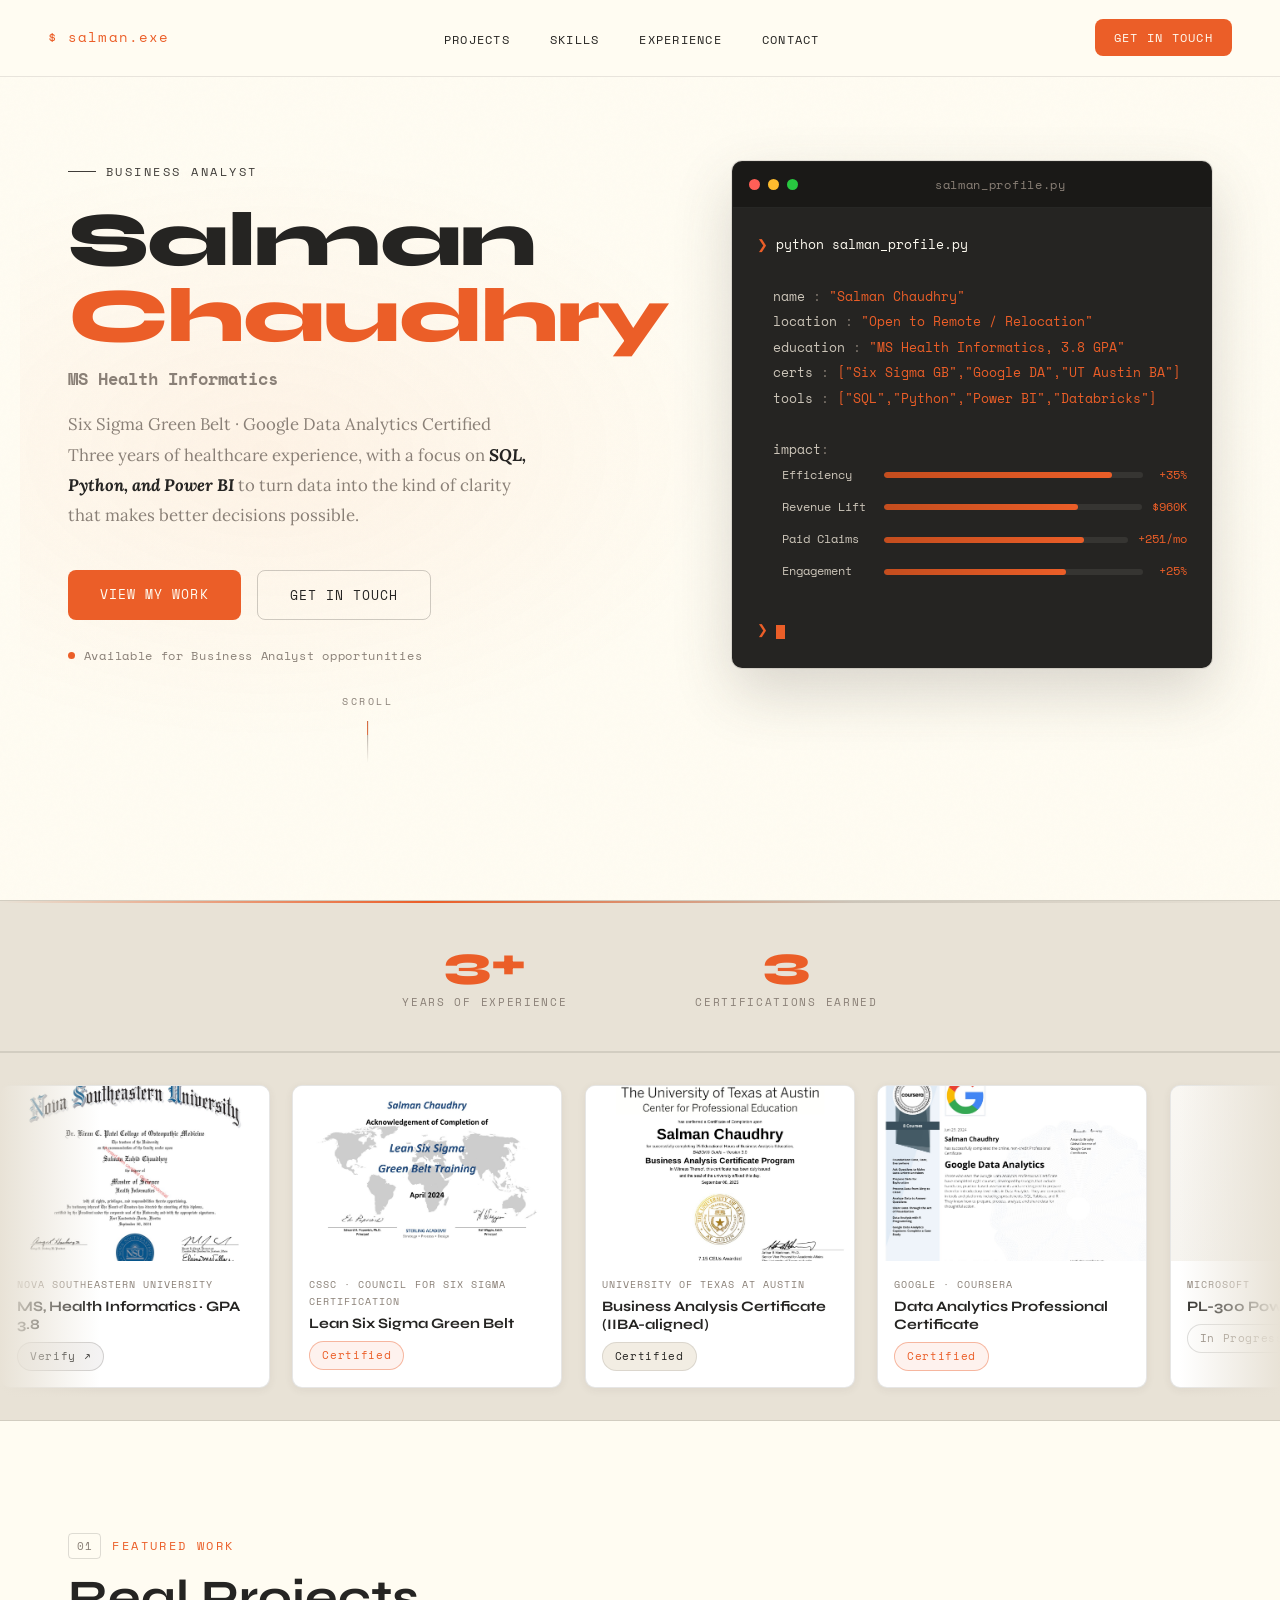
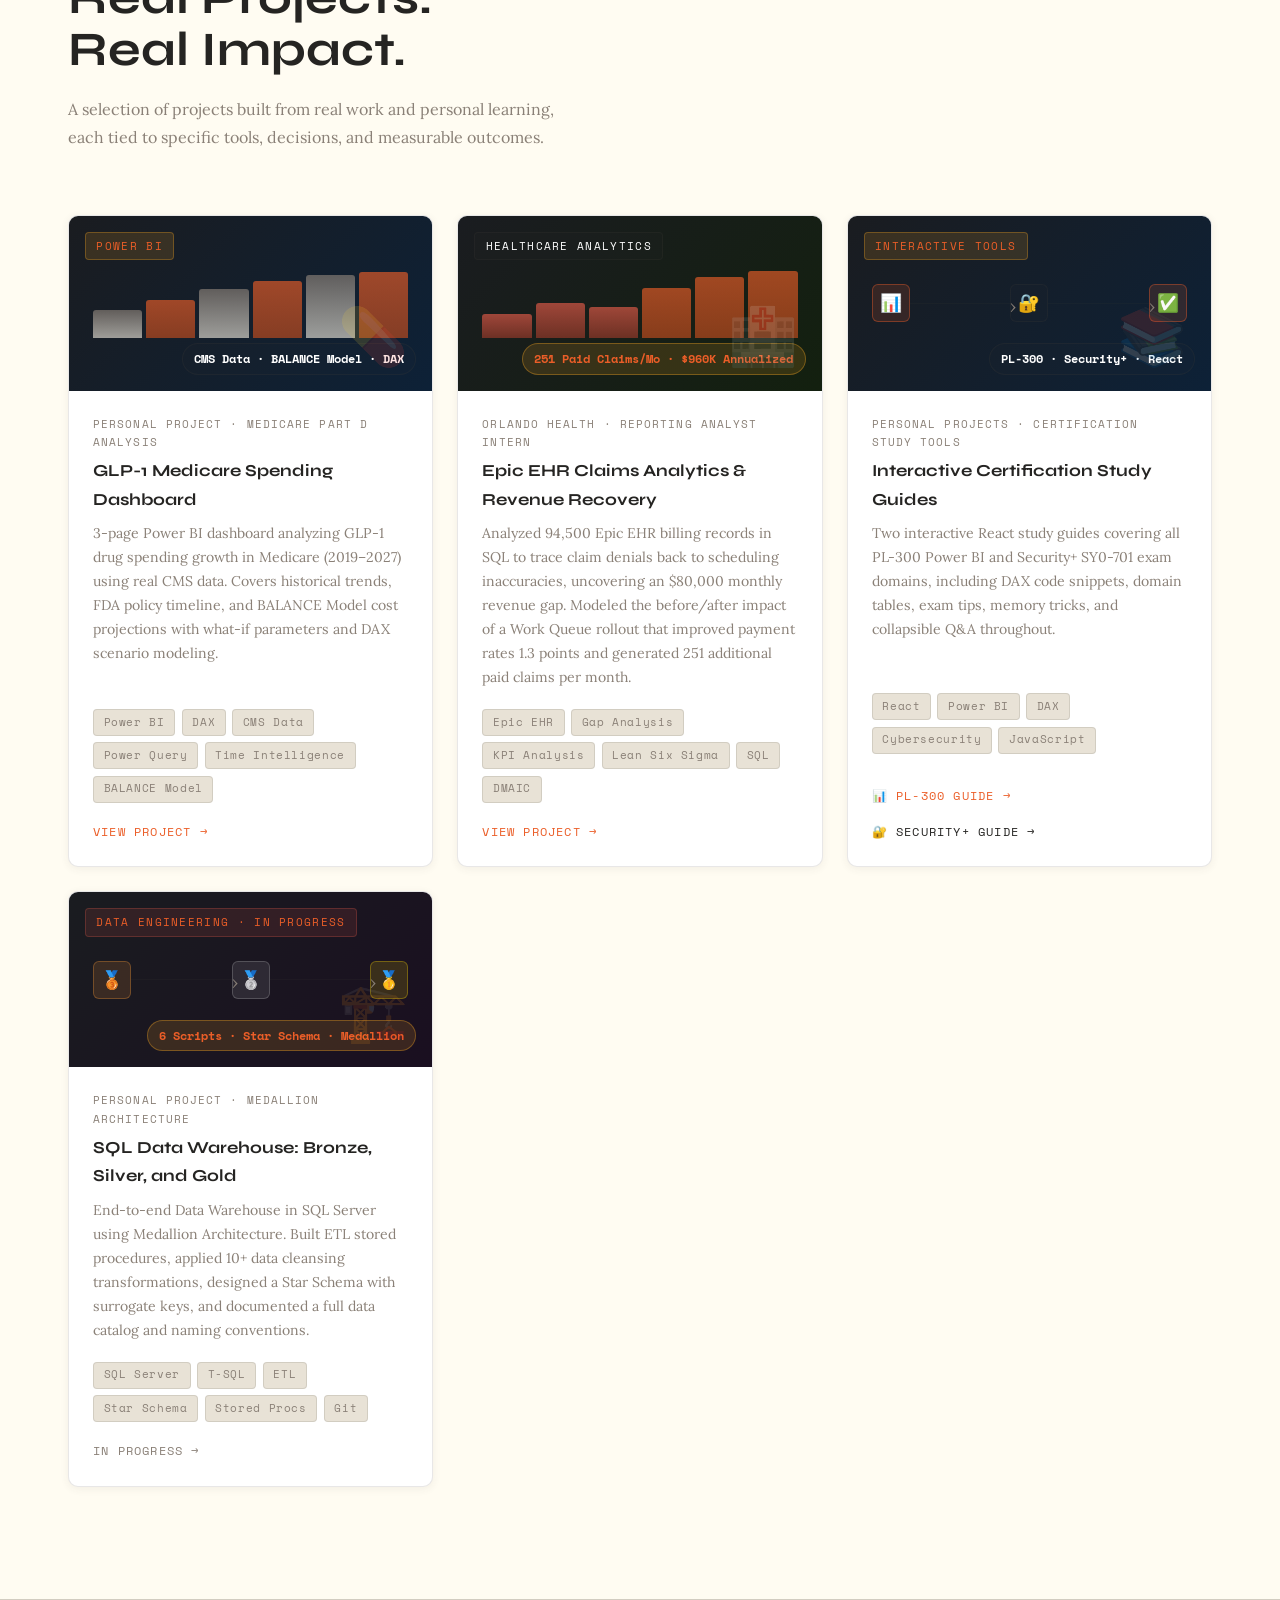
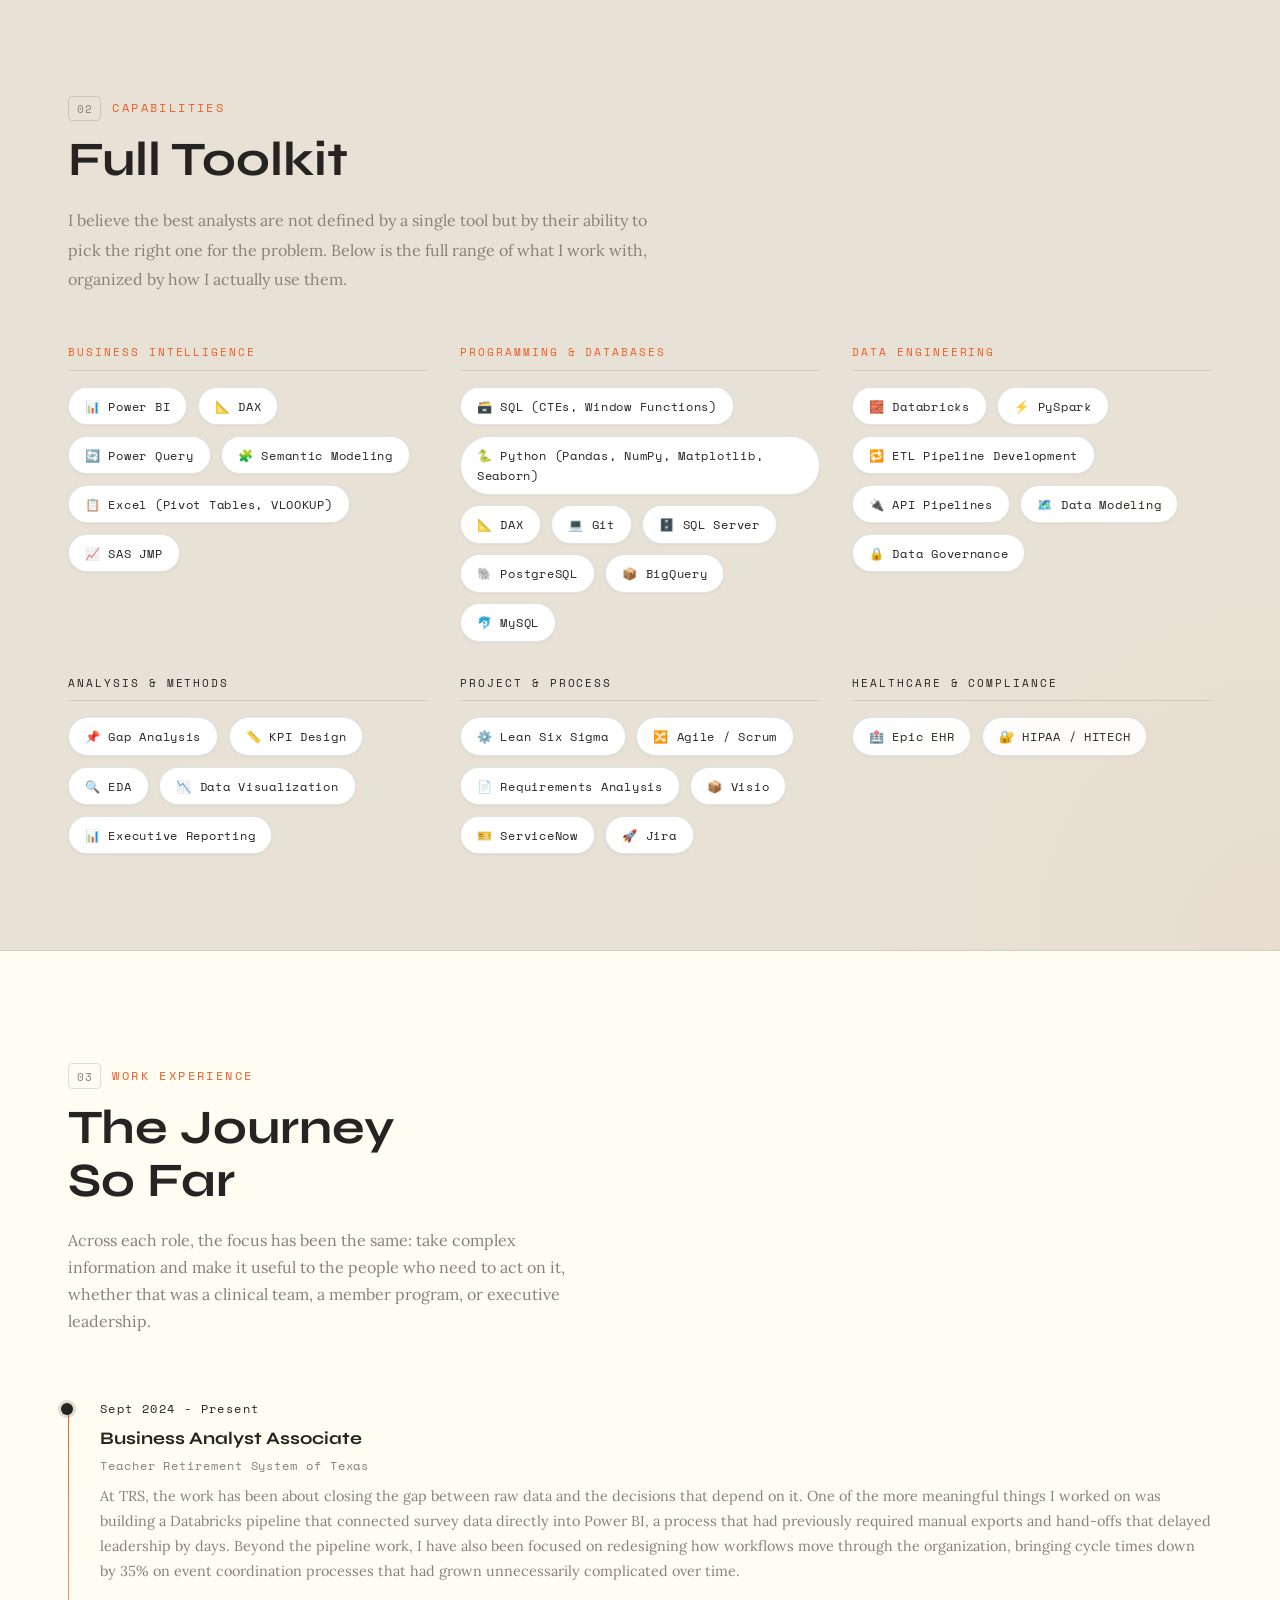
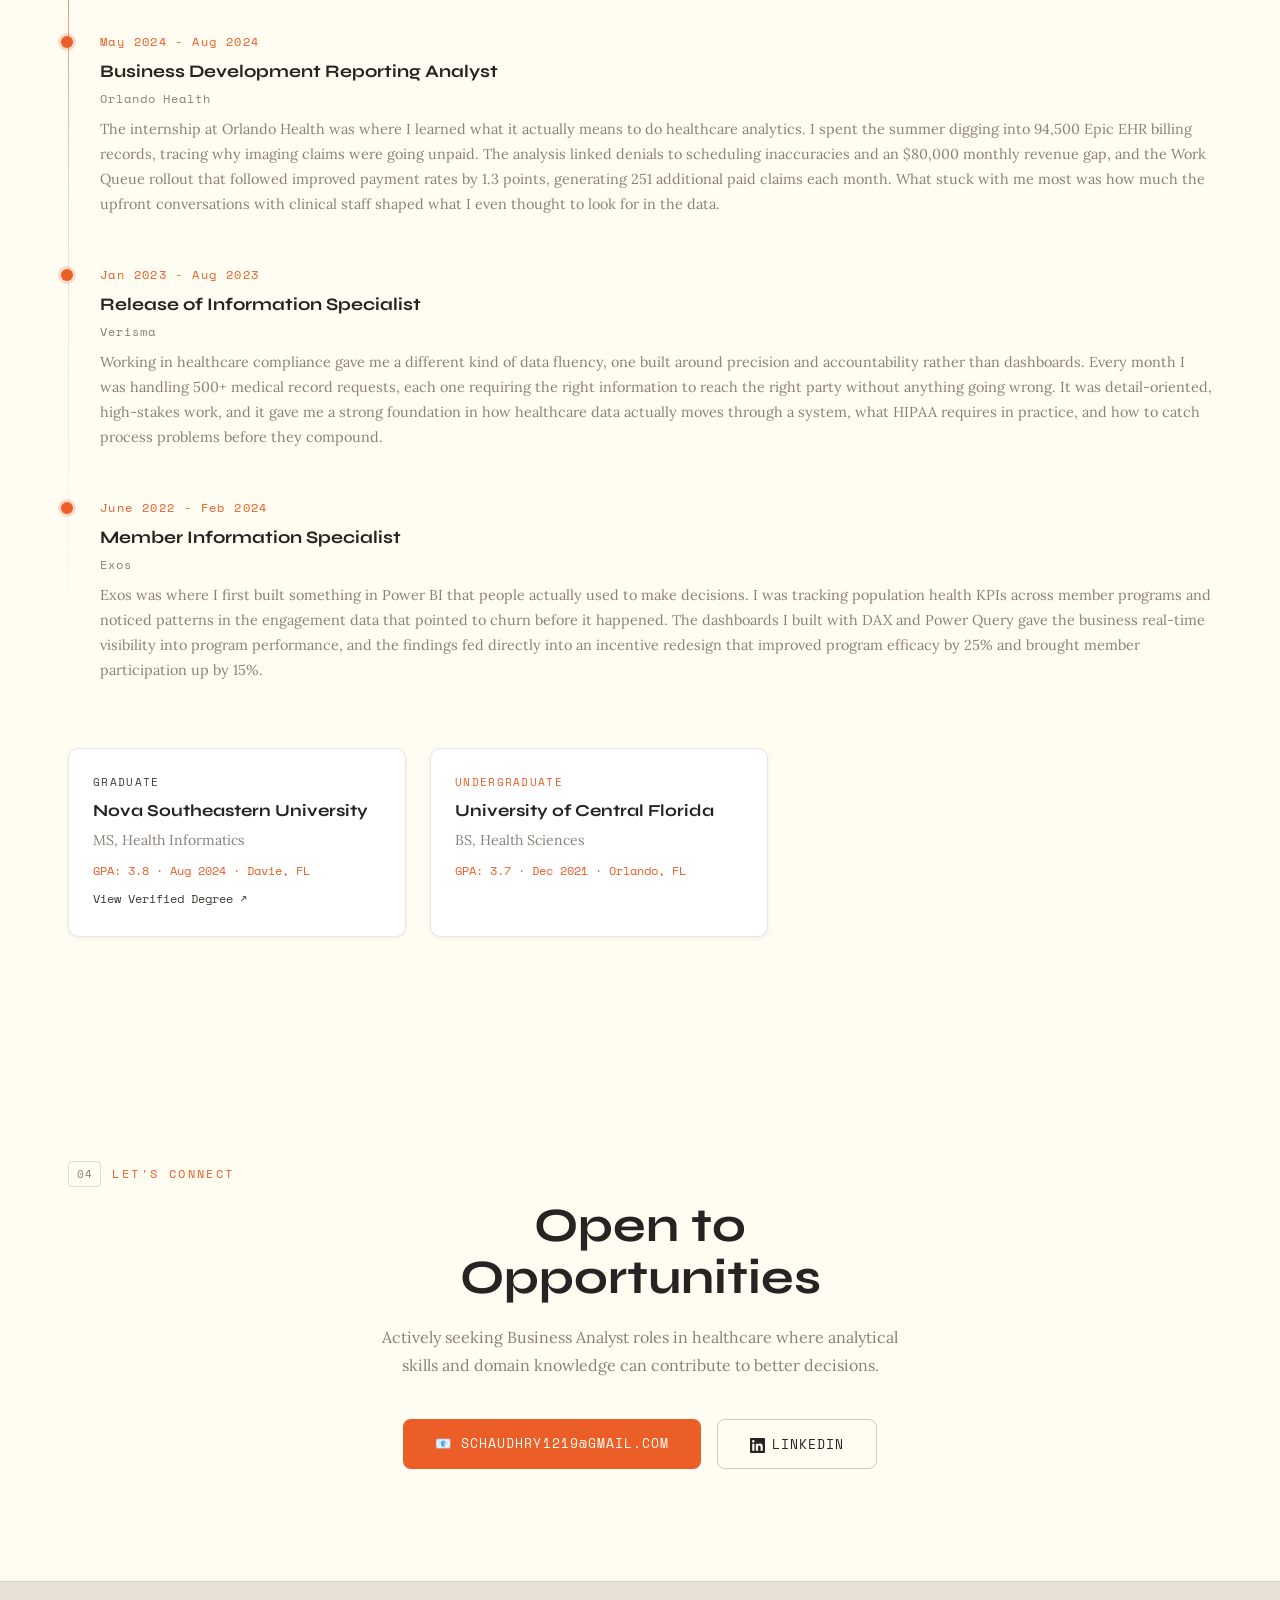
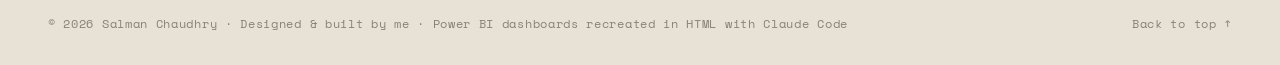
==== commit a0821aac: "Correct dollar KPIs to match source data: avg payment per case 225 to 239 (+13.48), revenue lift ~80" ====
--- a/index.html
+++ b/index.html
@@ -256,7 +256,7 @@
         <div class="t-out"><span class="t-key">impact</span>:</div>
         <div class="t-out" style="padding-left:1.6rem;">
           <div class="t-bar-row"><span class="t-bar-label">Efficiency</span><div class="t-bar" id="bar1"></div><span class="t-bar-value">+35%</span></div>
-          <div class="t-bar-row"><span class="t-bar-label">Revenue Lift</span><div class="t-bar" id="bar2"></div><span class="t-bar-value">$766K</span></div>
+          <div class="t-bar-row"><span class="t-bar-label">Revenue Lift</span><div class="t-bar" id="bar2"></div><span class="t-bar-value">$960K</span></div>
           <div class="t-bar-row"><span class="t-bar-label">Paid Claims</span><div class="t-bar" id="bar3"></div><span class="t-bar-value">+251/mo</span></div>
           <div class="t-bar-row"><span class="t-bar-label">Engagement</span><div class="t-bar" id="bar4"></div><span class="t-bar-value">+25%</span></div>
         </div>
@@ -374,13 +374,13 @@
           <div class="mini-bar" style="height:88%;background:linear-gradient(180deg,var(--amber),var(--amber-dim))"></div>
           <div class="mini-bar" style="height:96%;background:linear-gradient(180deg,var(--amber),var(--amber-dim))"></div>
         </div>
-        <span class="impact-pill">251 Paid Claims/Mo · $766K Annualized</span>
+        <span class="impact-pill">251 Paid Claims/Mo · $960K Annualized</span>
         <span class="thumb-icon">🏥</span>
       </div>
       <div class="card-body">
         <p class="card-company">Orlando Health · Reporting Analyst Intern</p>
         <h3 class="card-title">Epic EHR Claims Analytics & Revenue Recovery</h3>
-        <p class="card-desc">Analyzed 94,500 Epic EHR billing records in SQL to trace claim denials back to scheduling inaccuracies, uncovering a $64,000 monthly revenue gap. Modeled the before/after impact of a Work Queue rollout that improved payment rates 1.3 points and generated 251 additional paid claims per month.</p>
+        <p class="card-desc">Analyzed 94,500 Epic EHR billing records in SQL to trace claim denials back to scheduling inaccuracies, uncovering an $80,000 monthly revenue gap. Modeled the before/after impact of a Work Queue rollout that improved payment rates 1.3 points and generated 251 additional paid claims per month.</p>
         <div class="card-tags"><span class="tag">Epic EHR</span><span class="tag">Gap Analysis</span><span class="tag">KPI Analysis</span><span class="tag">Lean Six Sigma</span><span class="tag">SQL</span><span class="tag">DMAIC</span></div>
         <span class="card-link">View Project →</span>
       </div>
@@ -539,7 +539,7 @@
       <p class="tl-year">May 2024 - Aug 2024</p>
       <h3 class="tl-title">Business Development Reporting Analyst</h3>
       <p class="tl-company">Orlando Health</p>
-      <p class="tl-body">The internship at Orlando Health was where I learned what it actually means to do healthcare analytics. I spent the summer digging into 94,500 Epic EHR billing records, tracing why imaging claims were going unpaid. The analysis linked denials to scheduling inaccuracies and a $64,000 monthly revenue gap, and the Work Queue rollout that followed improved payment rates by 1.3 points, generating 251 additional paid claims each month. What stuck with me most was how much the upfront conversations with clinical staff shaped what I even thought to look for in the data.</p>
+      <p class="tl-body">The internship at Orlando Health was where I learned what it actually means to do healthcare analytics. I spent the summer digging into 94,500 Epic EHR billing records, tracing why imaging claims were going unpaid. The analysis linked denials to scheduling inaccuracies and an $80,000 monthly revenue gap, and the Work Queue rollout that followed improved payment rates by 1.3 points, generating 251 additional paid claims each month. What stuck with me most was how much the upfront conversations with clinical staff shaped what I even thought to look for in the data.</p>
     </div>
     <div class="tl-item reveal">
       <div class="tl-dot"></div>
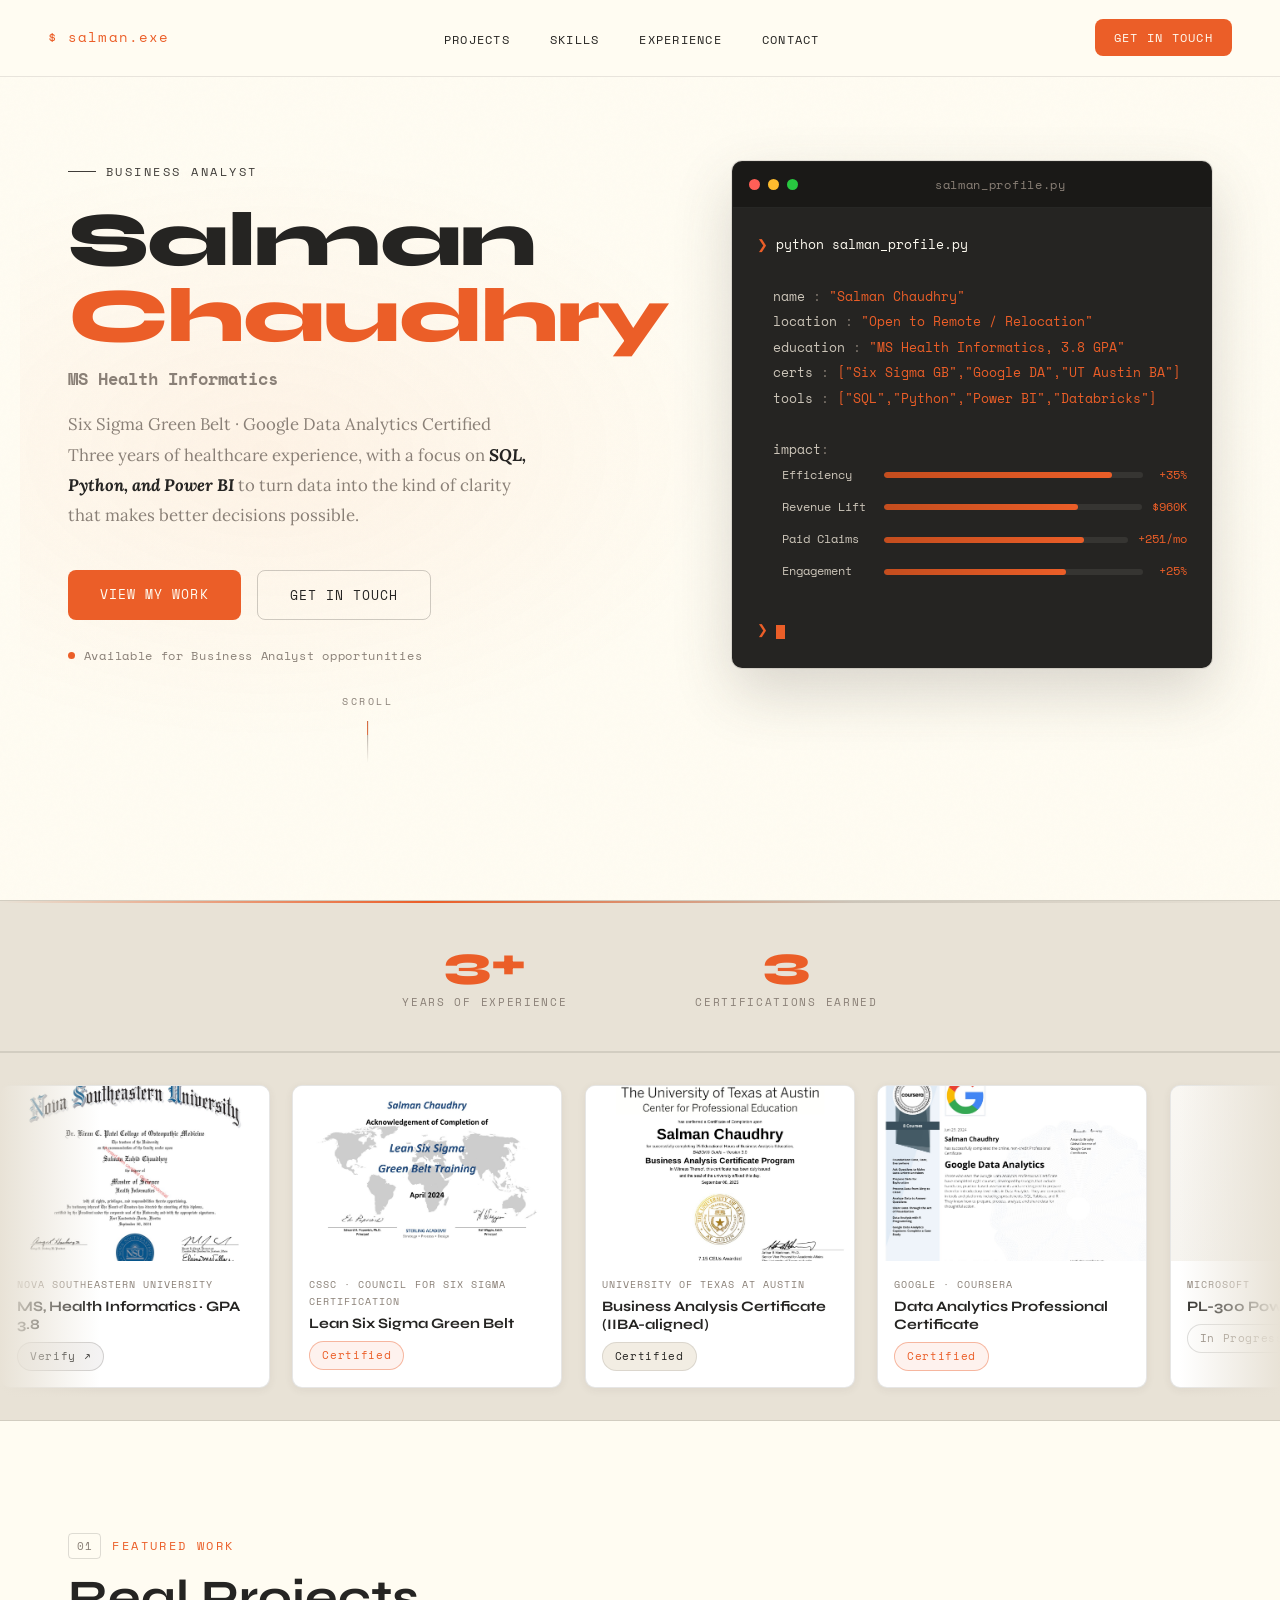
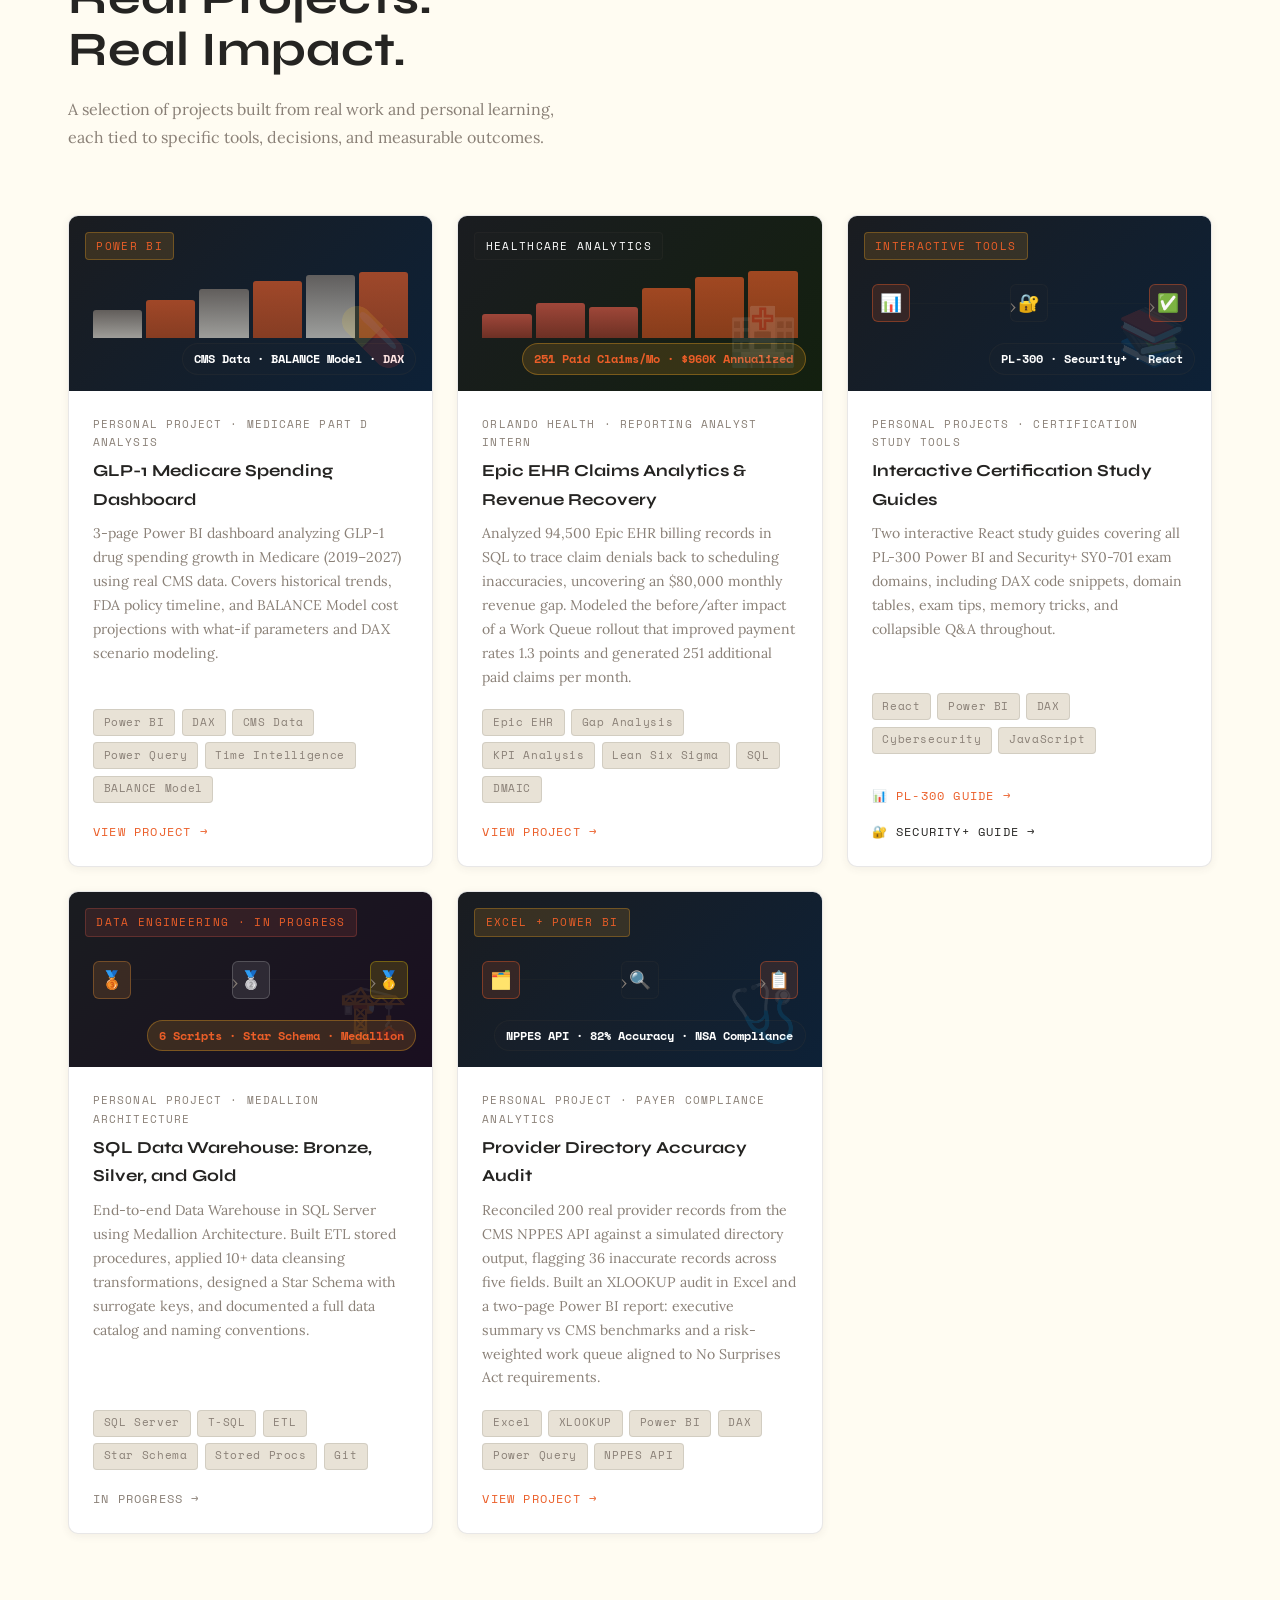
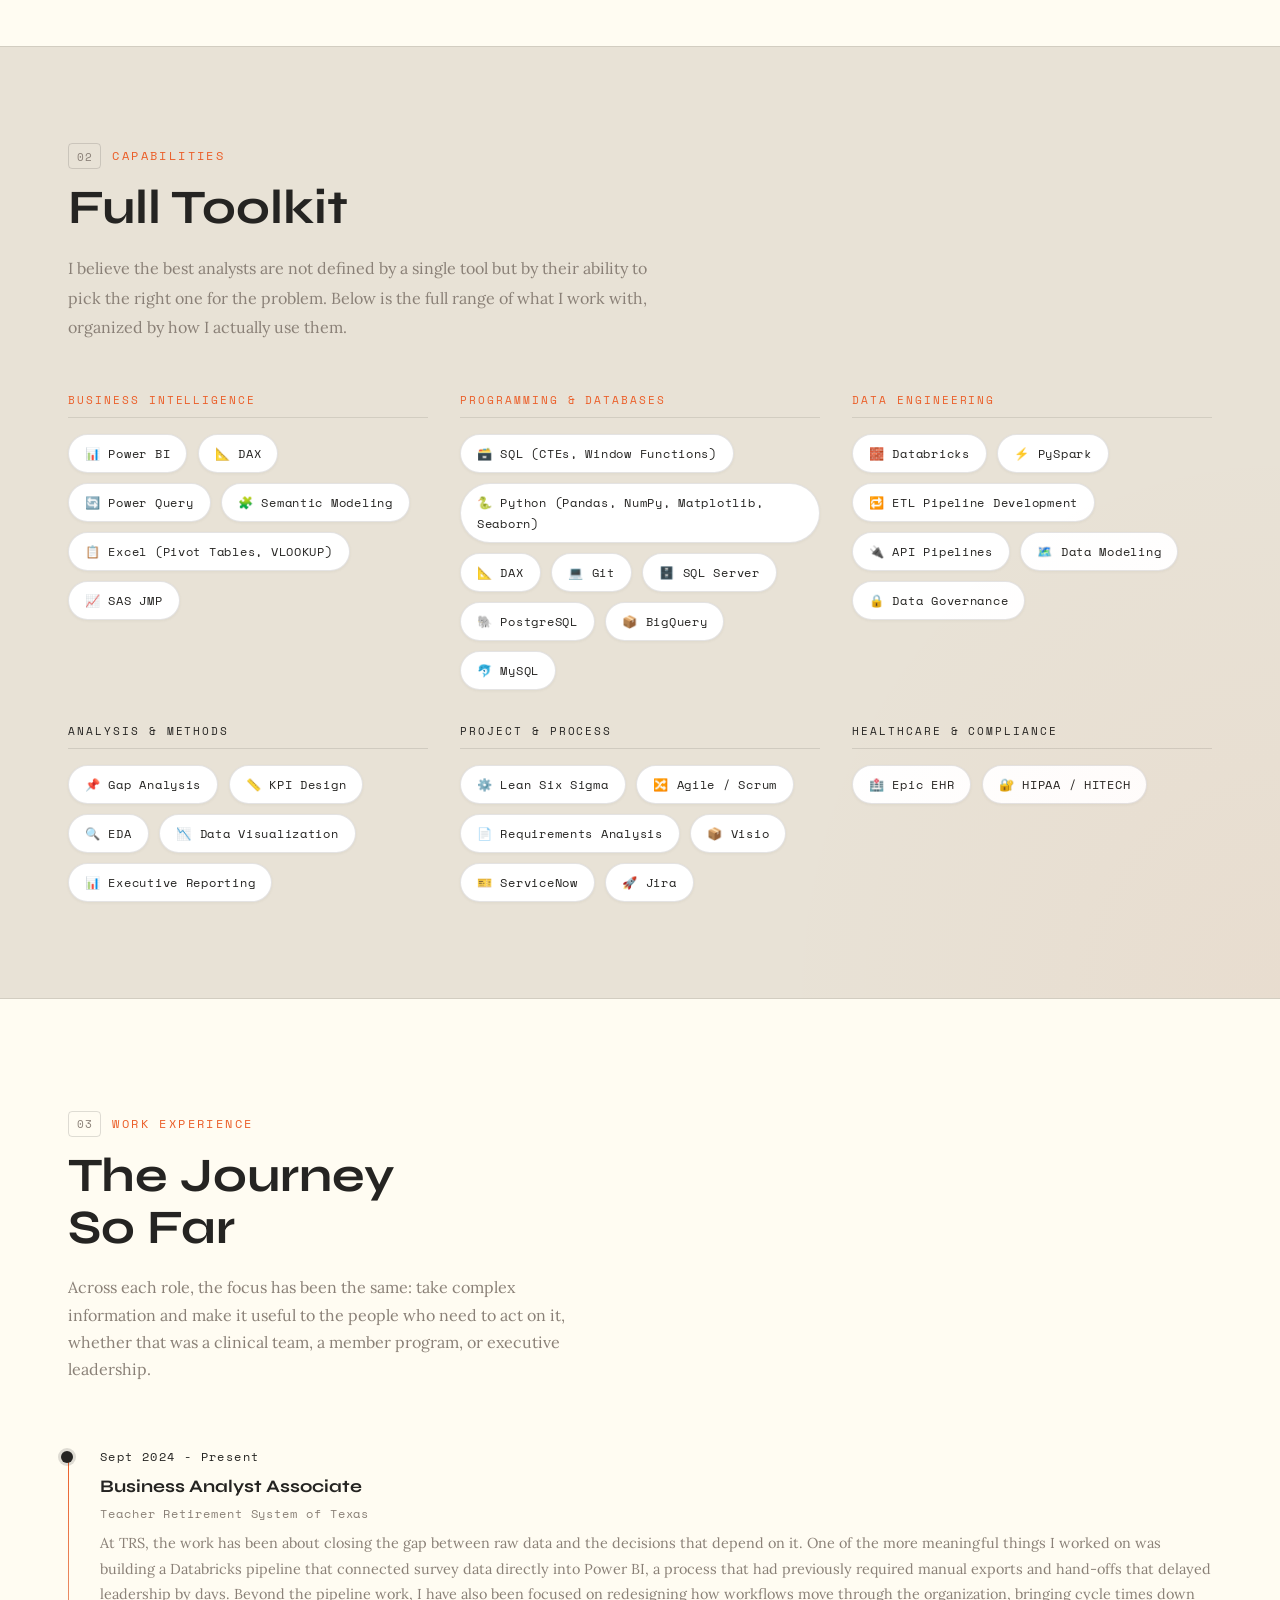
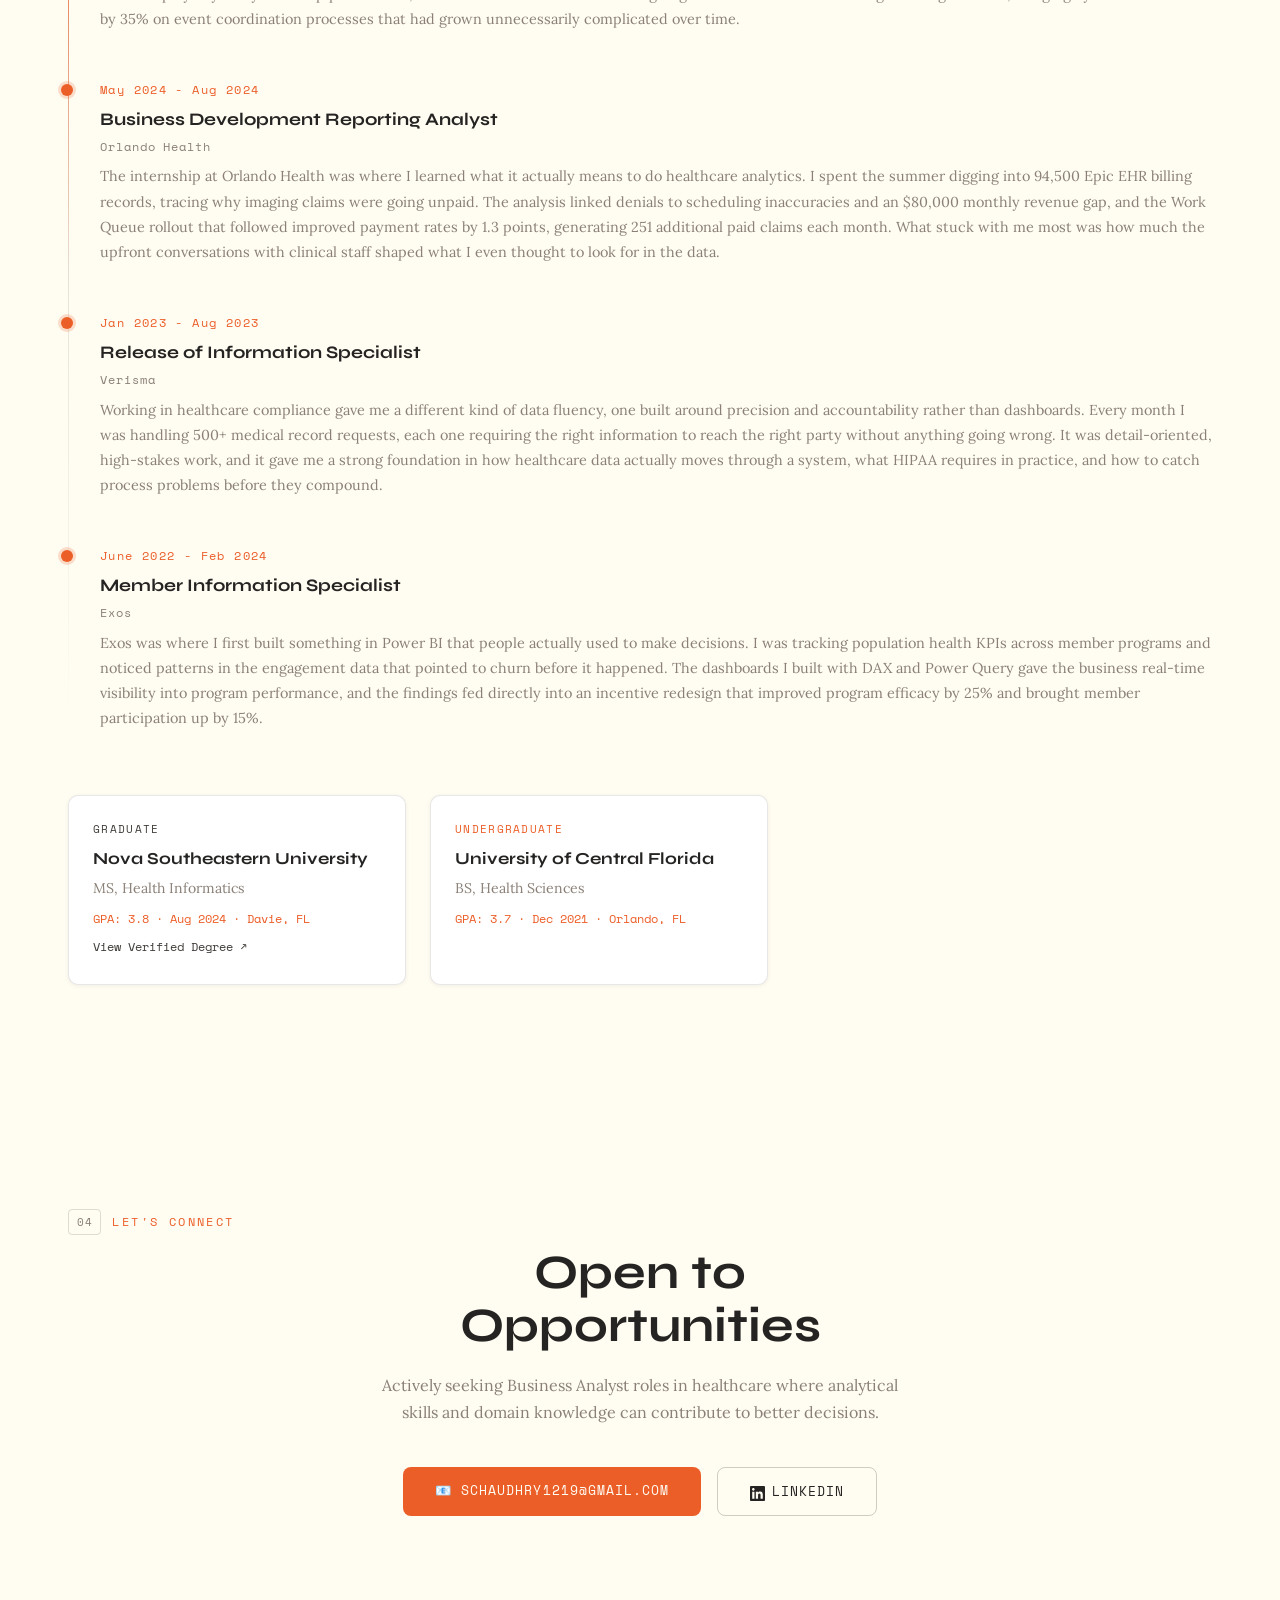
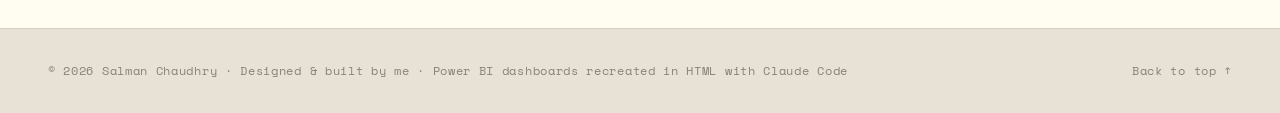
==== commit 10d9c721: "Add Provider Directory Accuracy Audit project page and homepage card" ====
--- a/index.html
+++ b/index.html
@@ -435,6 +435,29 @@
       </div>
     </a>
 
+    <!-- Provider Directory Audit -->
+    <a href="projects/provider-directory-audit.html" class="project-card card-reveal" style="transition-delay:.45s">
+      <div class="card-thumb card-thumb-pbi">
+        <span class="thumb-badge badge-pbi">Excel + Power BI</span>
+        <div class="mini-flow">
+          <div class="flow-node amber">🗂️</div>
+          <div class="flow-arrow"></div>
+          <div class="flow-node teal">🔍</div>
+          <div class="flow-arrow"></div>
+          <div class="flow-node amber">📋</div>
+        </div>
+        <span class="impact-pill teal">NPPES API · 82% Accuracy · NSA Compliance</span>
+        <span class="thumb-icon">🩺</span>
+      </div>
+      <div class="card-body">
+        <p class="card-company">Personal Project · Payer Compliance Analytics</p>
+        <h3 class="card-title">Provider Directory Accuracy Audit</h3>
+        <p class="card-desc">Reconciled 200 real provider records from the CMS NPPES API against a simulated directory output, flagging 36 inaccurate records across five fields. Built an XLOOKUP audit in Excel and a two-page Power BI report: executive summary vs CMS benchmarks and a risk-weighted work queue aligned to No Surprises Act requirements.</p>
+        <div class="card-tags"><span class="tag">Excel</span><span class="tag">XLOOKUP</span><span class="tag">Power BI</span><span class="tag">DAX</span><span class="tag">Power Query</span><span class="tag">NPPES API</span></div>
+        <span class="card-link">View Project →</span>
+      </div>
+    </a>
+
   </div>
 </section>
 
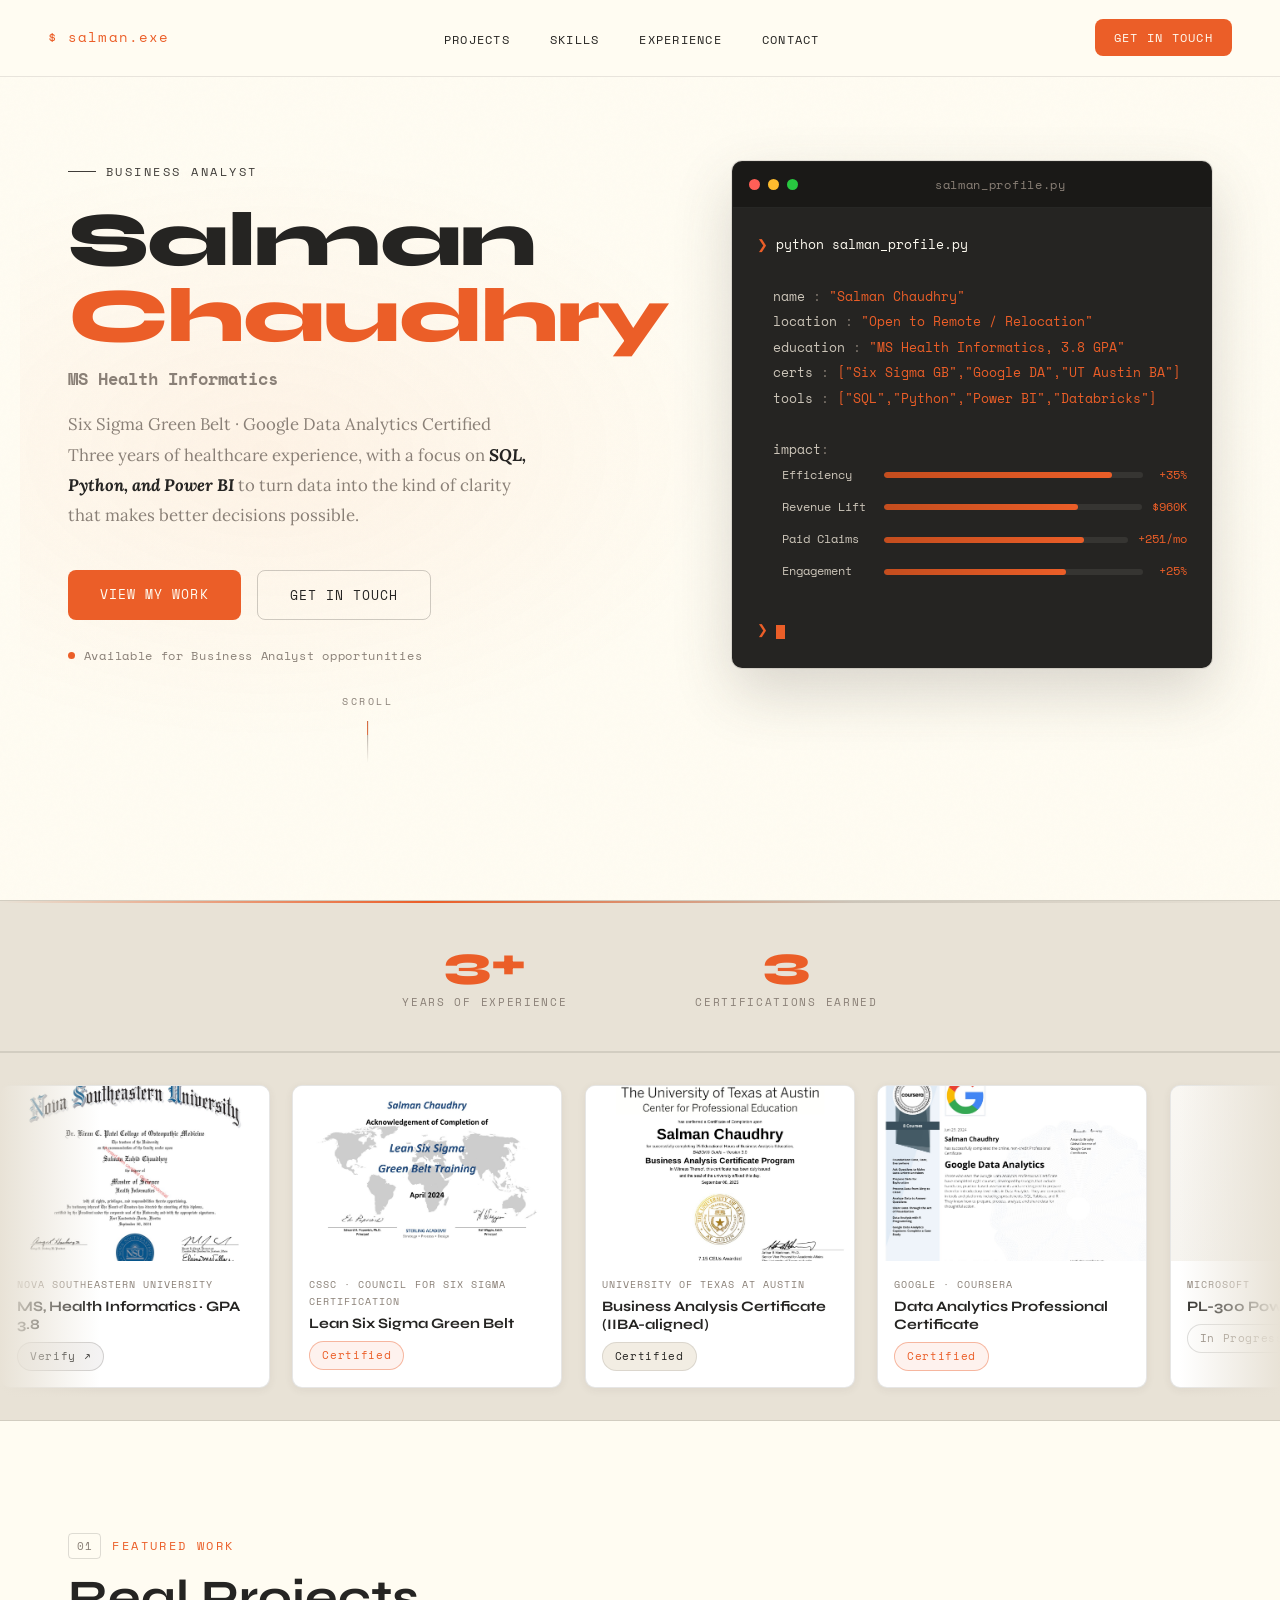
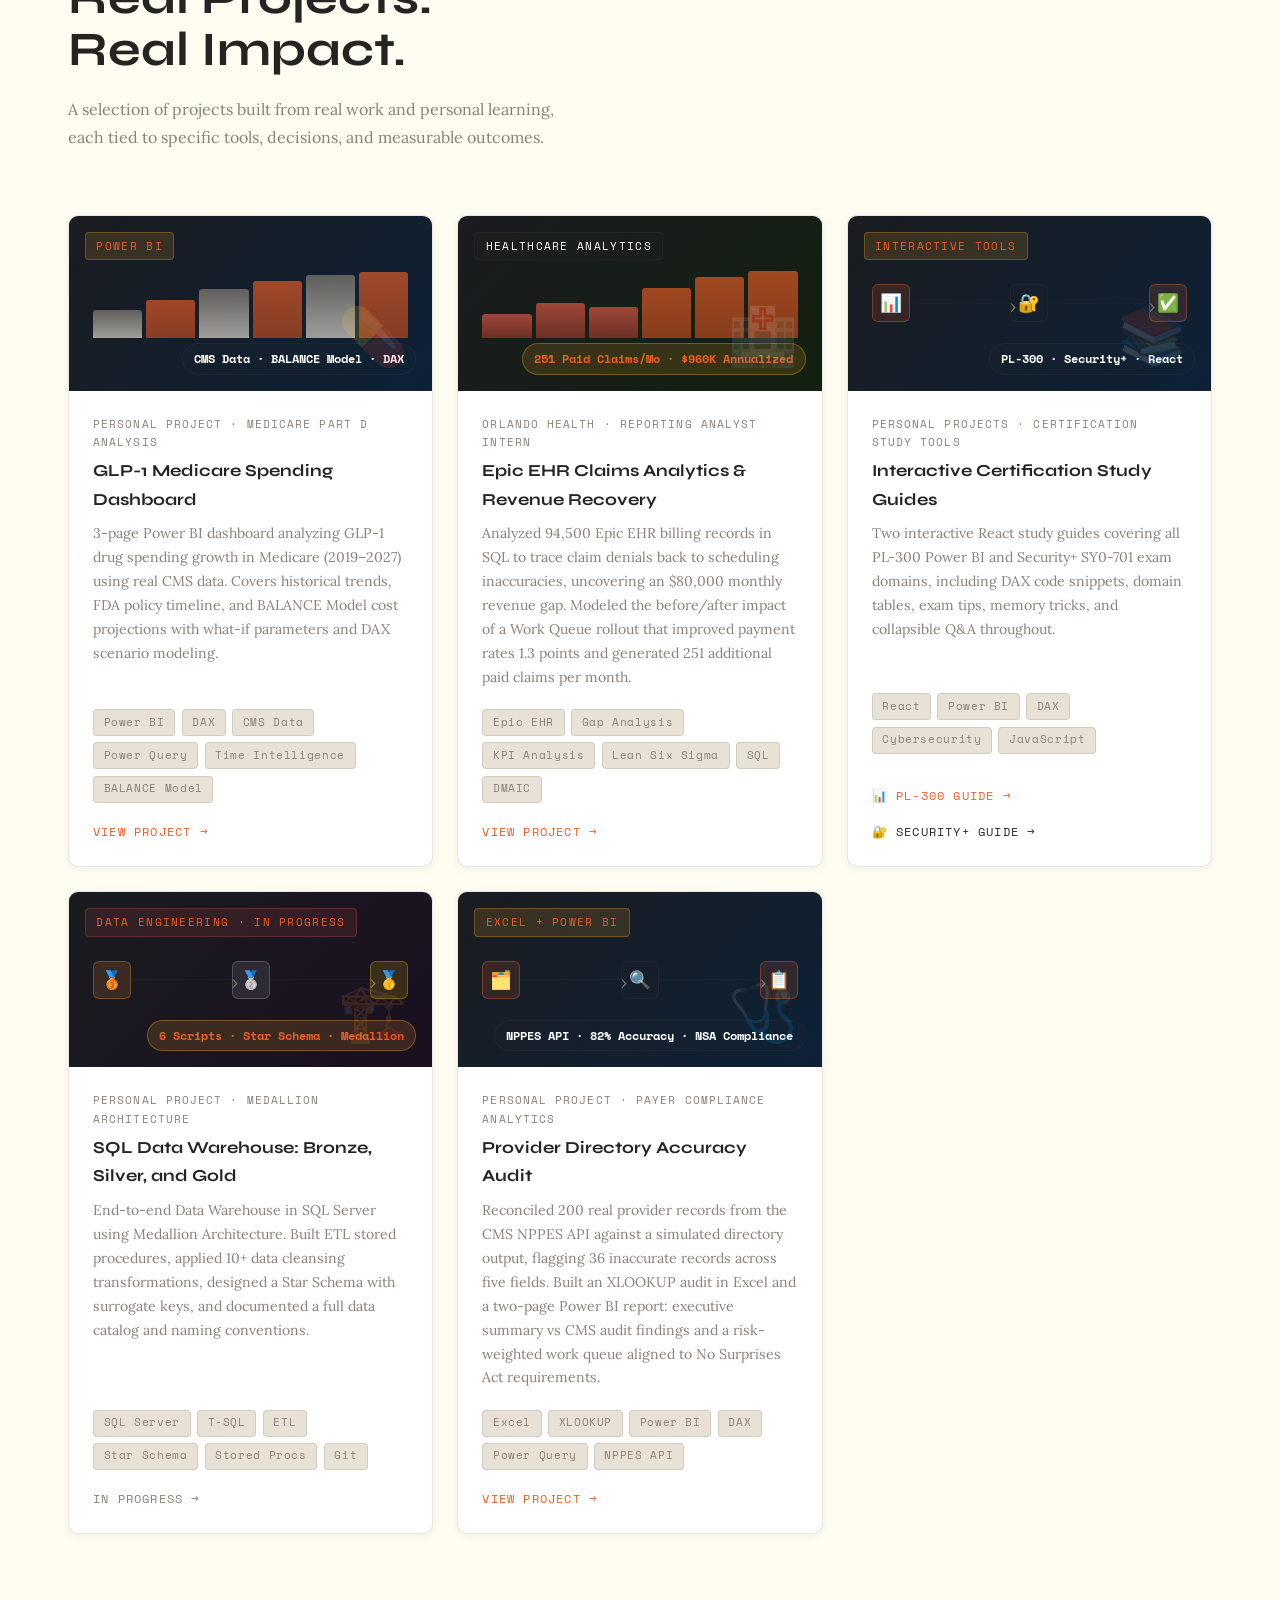
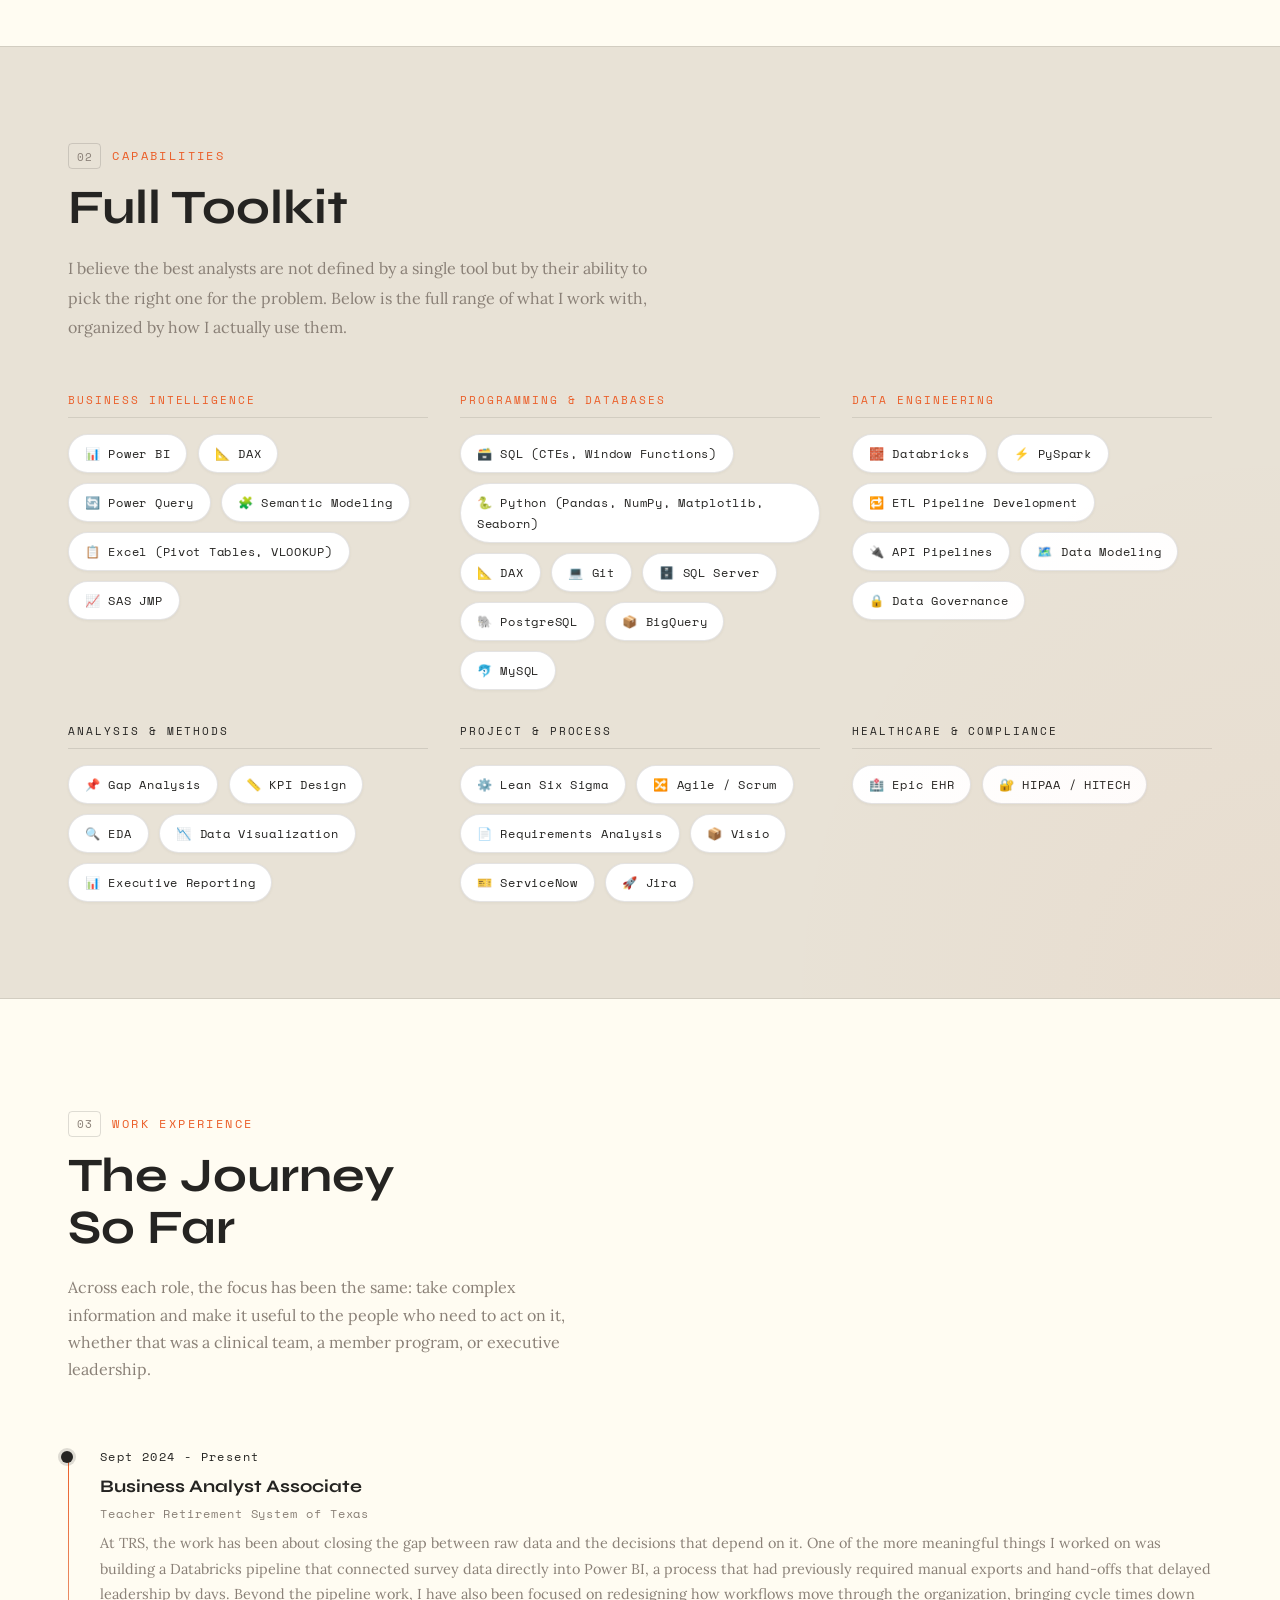
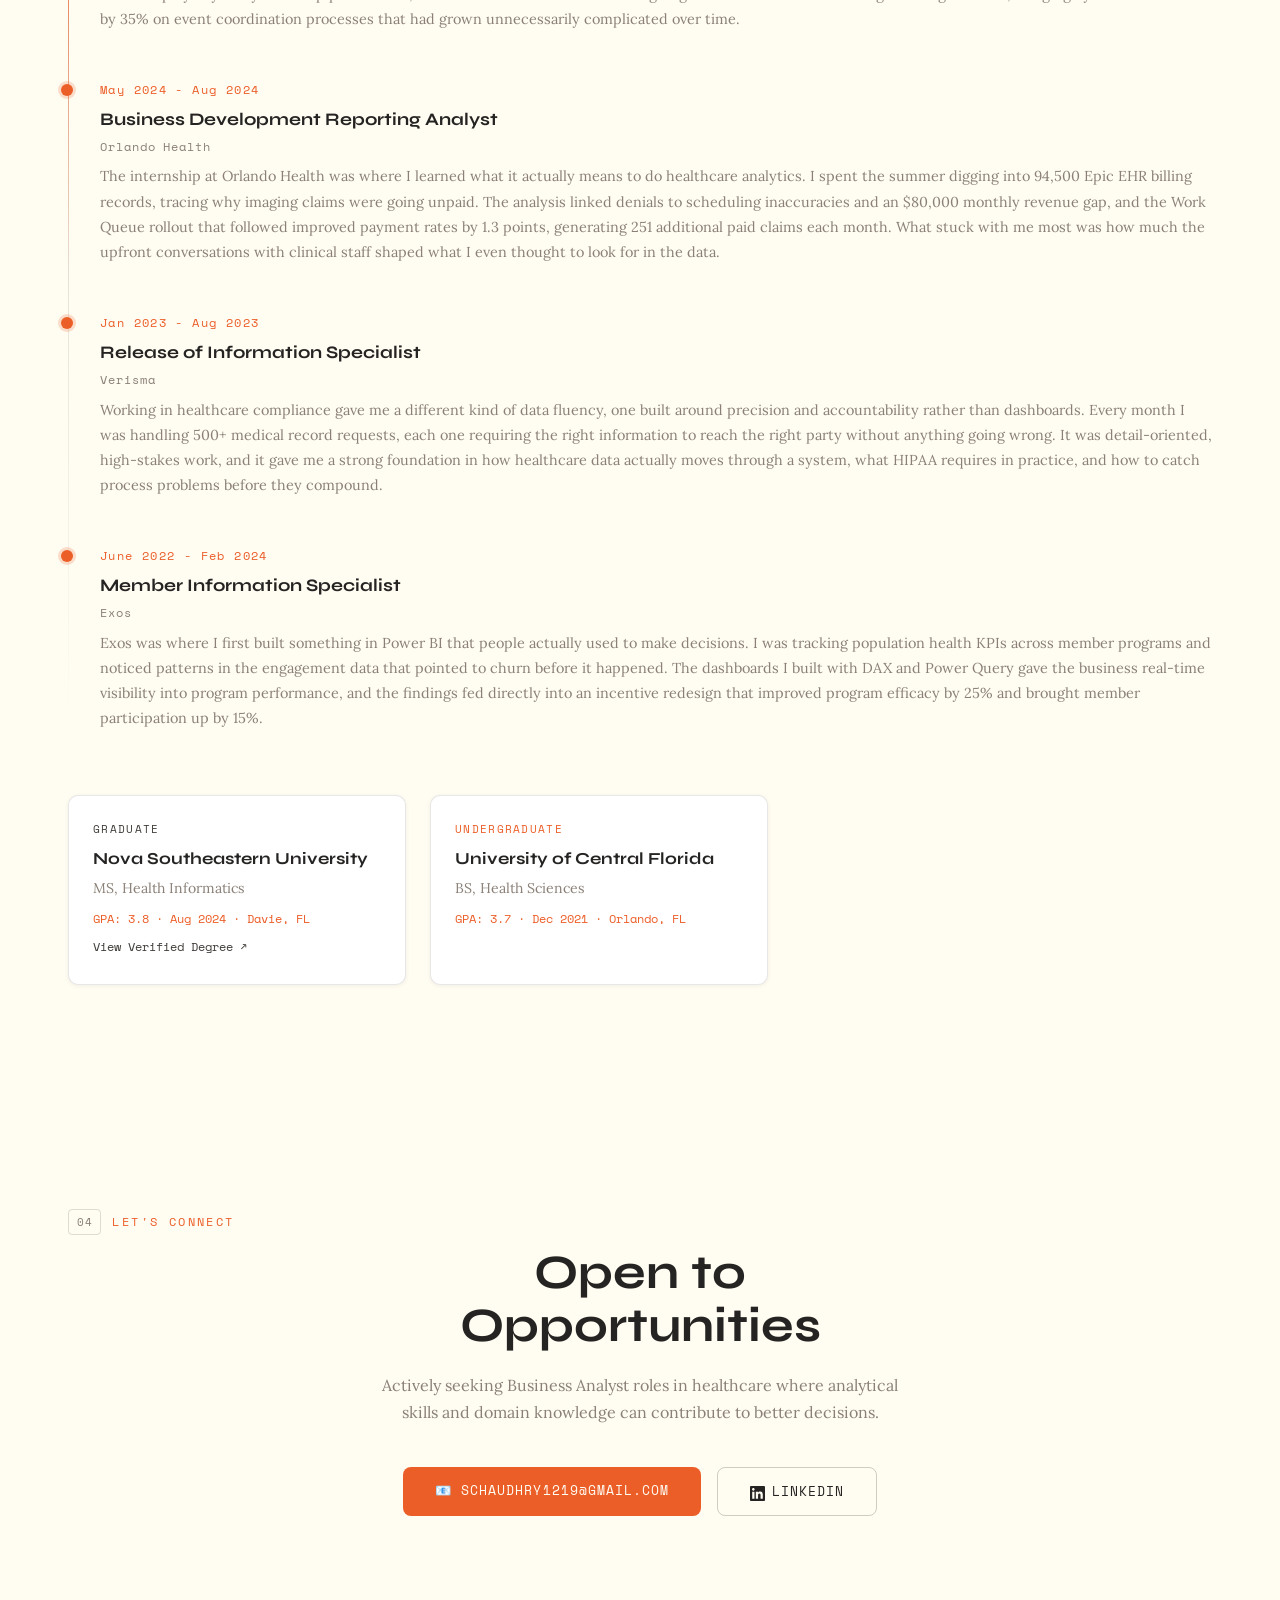
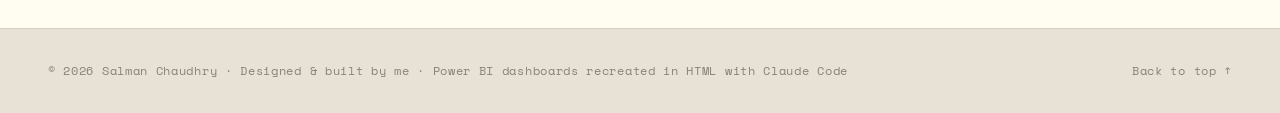
==== commit e83daf66: "Reword CMS benchmark references as audit findings (observed baseline, not target)" ====
--- a/index.html
+++ b/index.html
@@ -452,7 +452,7 @@
       <div class="card-body">
         <p class="card-company">Personal Project · Payer Compliance Analytics</p>
         <h3 class="card-title">Provider Directory Accuracy Audit</h3>
-        <p class="card-desc">Reconciled 200 real provider records from the CMS NPPES API against a simulated directory output, flagging 36 inaccurate records across five fields. Built an XLOOKUP audit in Excel and a two-page Power BI report: executive summary vs CMS benchmarks and a risk-weighted work queue aligned to No Surprises Act requirements.</p>
+        <p class="card-desc">Reconciled 200 real provider records from the CMS NPPES API against a simulated directory output, flagging 36 inaccurate records across five fields. Built an XLOOKUP audit in Excel and a two-page Power BI report: executive summary vs CMS audit findings and a risk-weighted work queue aligned to No Surprises Act requirements.</p>
         <div class="card-tags"><span class="tag">Excel</span><span class="tag">XLOOKUP</span><span class="tag">Power BI</span><span class="tag">DAX</span><span class="tag">Power Query</span><span class="tag">NPPES API</span></div>
         <span class="card-link">View Project →</span>
       </div>
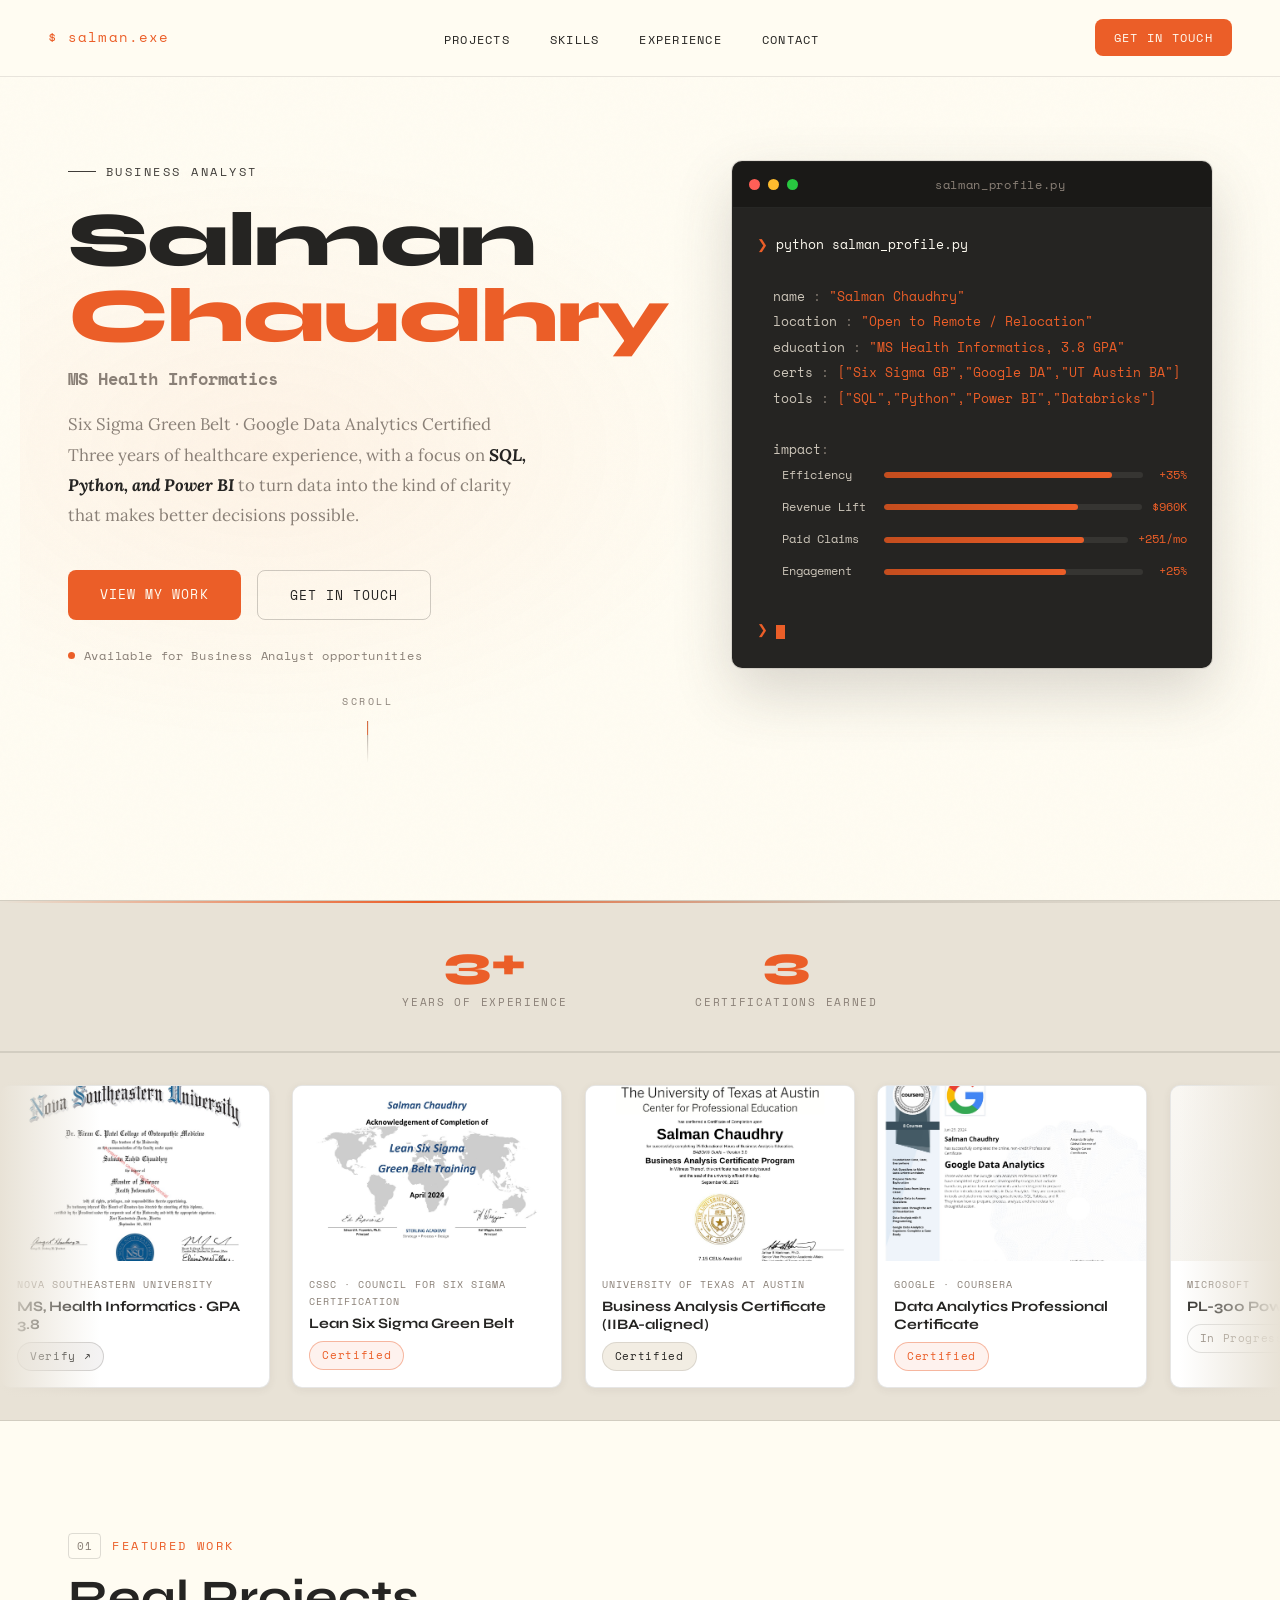
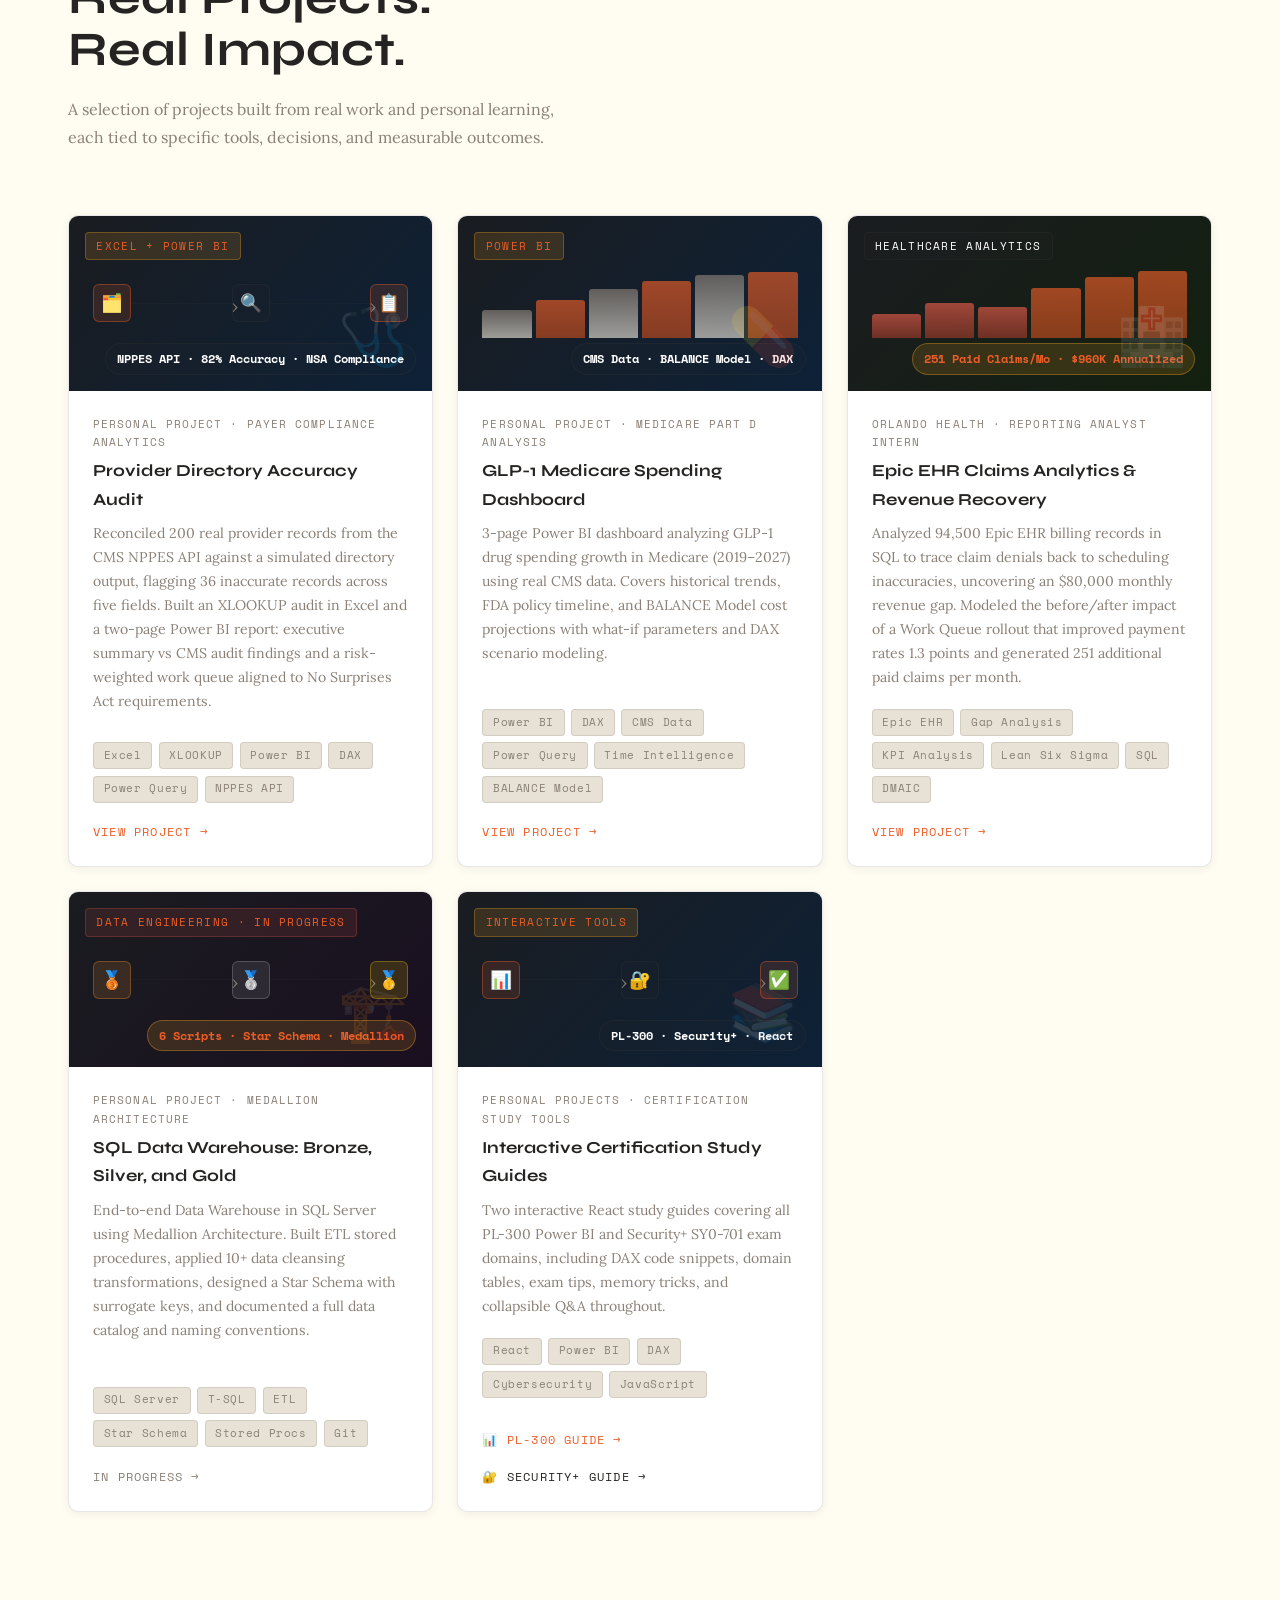
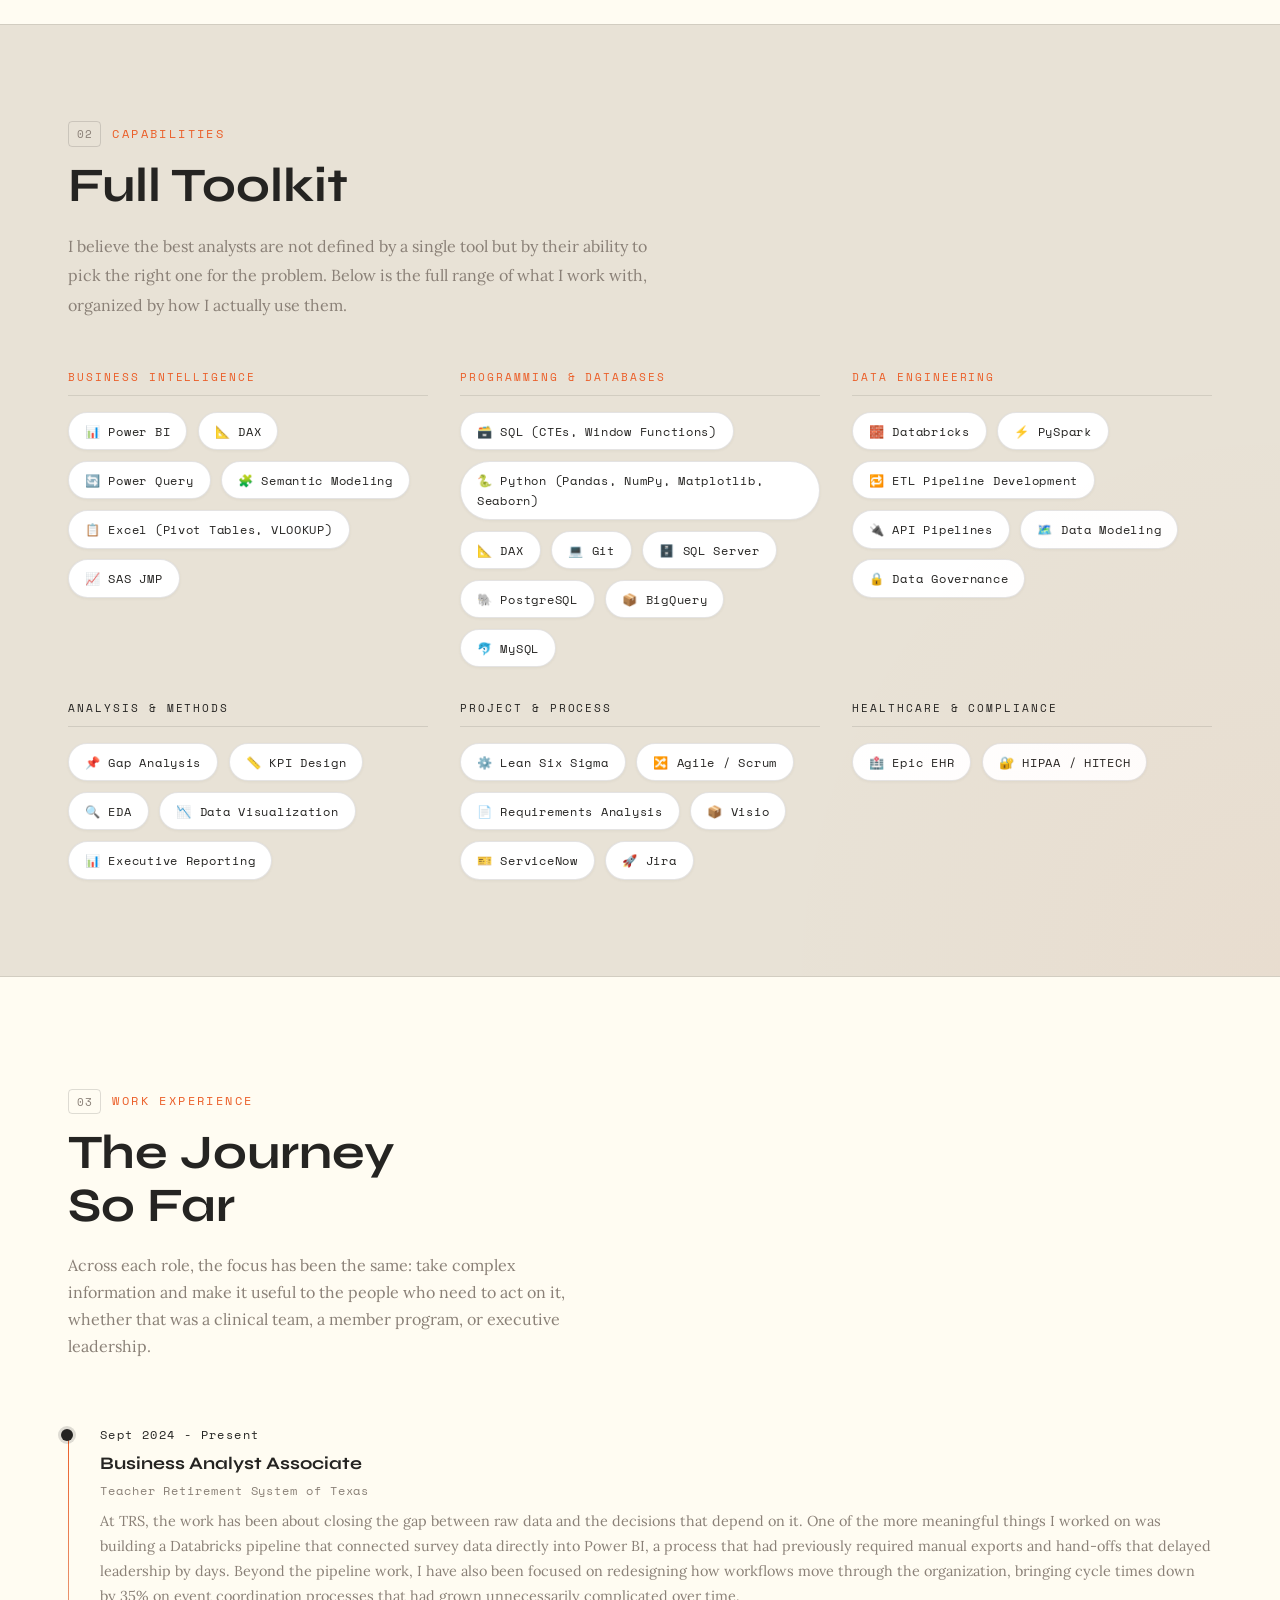
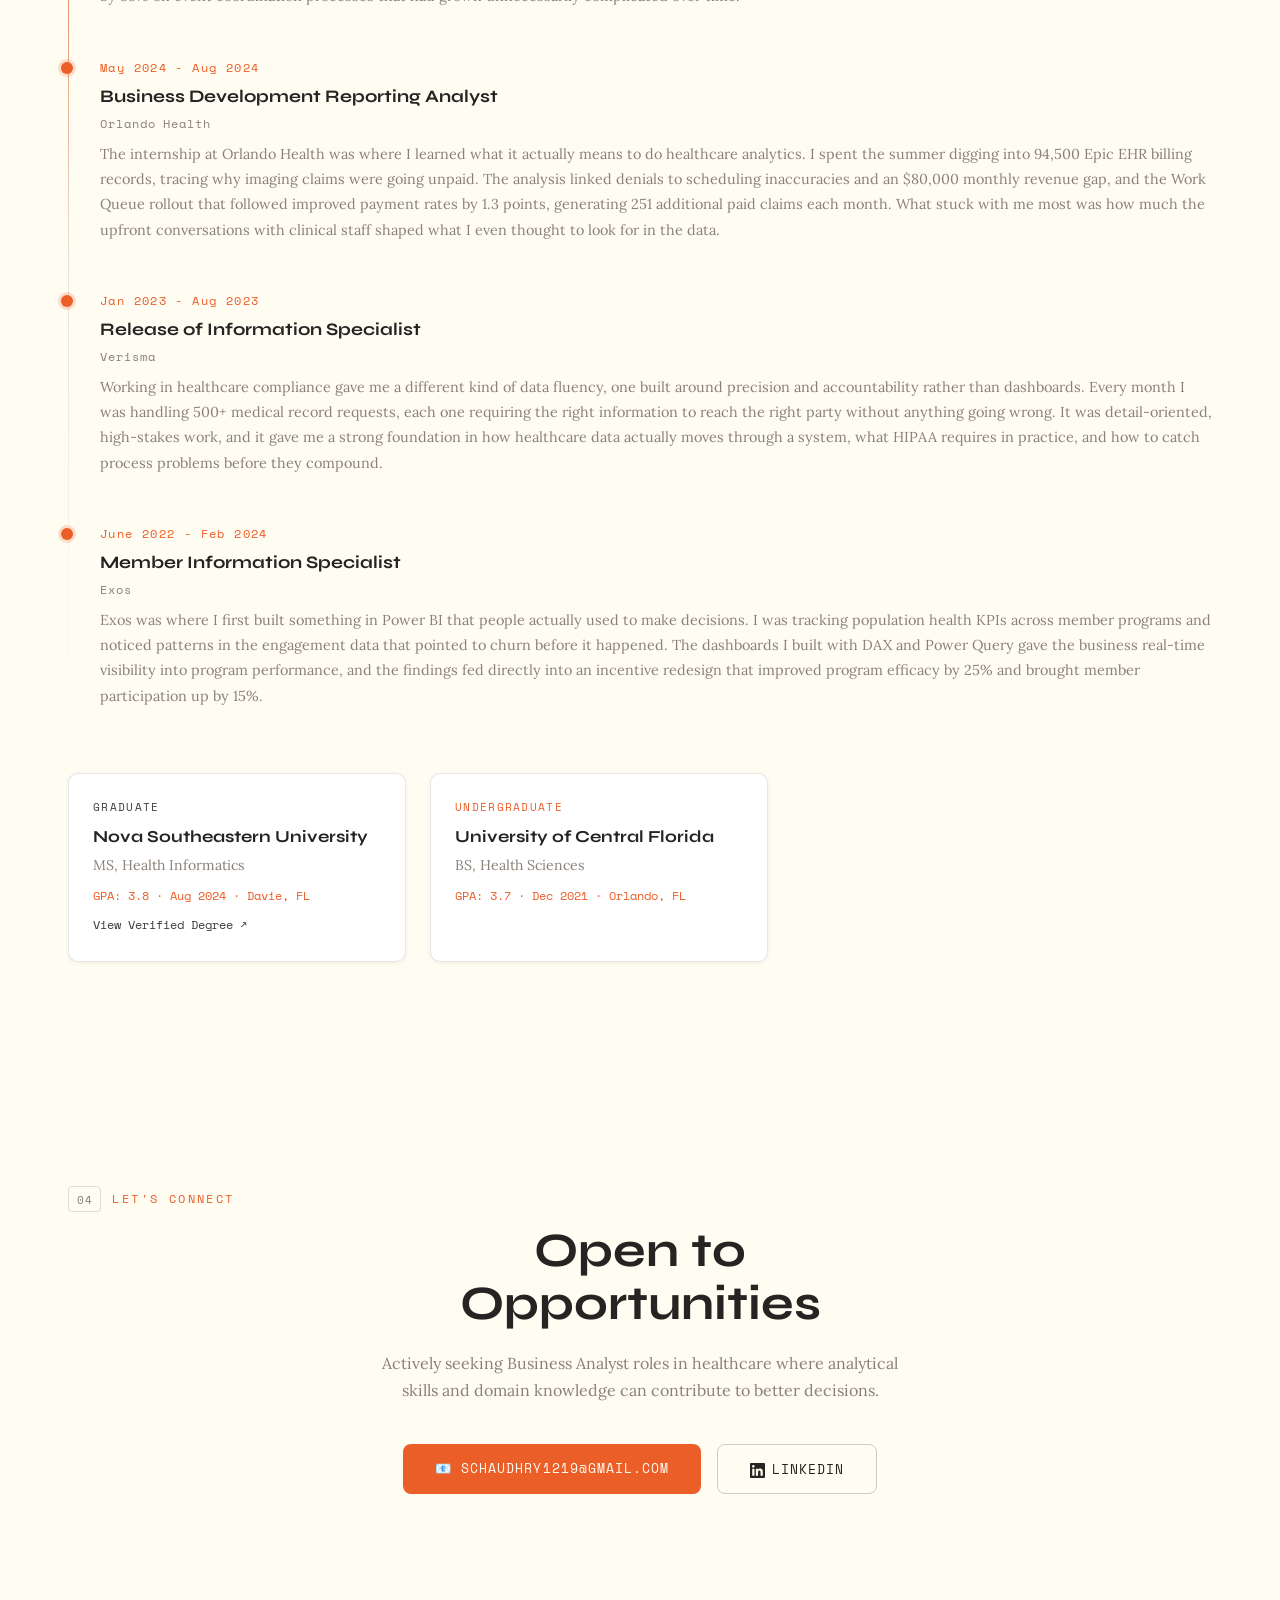
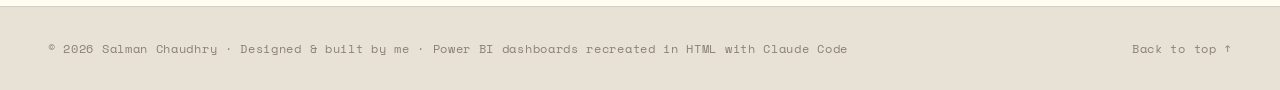
==== commit 667b6c4c: "Correct CMS audit average to ~49% and reorder projects with Provider Directory Audit first" ====
--- a/index.html
+++ b/index.html
@@ -338,8 +338,31 @@
 
   <div class="projects-grid">
 
+    <!-- Provider Directory Audit -->
+    <a href="projects/provider-directory-audit.html" class="project-card card-reveal" style="transition-delay:.05s">
+      <div class="card-thumb card-thumb-pbi">
+        <span class="thumb-badge badge-pbi">Excel + Power BI</span>
+        <div class="mini-flow">
+          <div class="flow-node amber">🗂️</div>
+          <div class="flow-arrow"></div>
+          <div class="flow-node teal">🔍</div>
+          <div class="flow-arrow"></div>
+          <div class="flow-node amber">📋</div>
+        </div>
+        <span class="impact-pill teal">NPPES API · 82% Accuracy · NSA Compliance</span>
+        <span class="thumb-icon">🩺</span>
+      </div>
+      <div class="card-body">
+        <p class="card-company">Personal Project · Payer Compliance Analytics</p>
+        <h3 class="card-title">Provider Directory Accuracy Audit</h3>
+        <p class="card-desc">Reconciled 200 real provider records from the CMS NPPES API against a simulated directory output, flagging 36 inaccurate records across five fields. Built an XLOOKUP audit in Excel and a two-page Power BI report: executive summary vs CMS audit findings and a risk-weighted work queue aligned to No Surprises Act requirements.</p>
+        <div class="card-tags"><span class="tag">Excel</span><span class="tag">XLOOKUP</span><span class="tag">Power BI</span><span class="tag">DAX</span><span class="tag">Power Query</span><span class="tag">NPPES API</span></div>
+        <span class="card-link">View Project →</span>
+      </div>
+    </a>
+
     <!-- GLP-1 -->
-    <a href="projects/glp1-dashboard.html" class="project-card card-reveal" style="transition-delay:.05s">
+    <a href="projects/glp1-dashboard.html" class="project-card card-reveal" style="transition-delay:.15s">
       <div class="card-thumb card-thumb-pbi">
         <span class="thumb-badge badge-pbi">Power BI</span>
         <div class="mini-chart">
@@ -363,7 +386,7 @@
     </a>
 
     <!-- Orlando Health -->
-    <a href="projects/orlando-health.html" class="project-card card-reveal" style="transition-delay:.15s">
+    <a href="projects/orlando-health.html" class="project-card card-reveal" style="transition-delay:.25s">
       <div class="card-thumb card-thumb-proc">
         <span class="thumb-badge badge-proc">Healthcare Analytics</span>
         <div class="mini-chart">
@@ -385,32 +408,6 @@
         <span class="card-link">View Project →</span>
       </div>
     </a>
-
-    <!-- Study Guides -->
-    <div class="project-card card-reveal" style="cursor:default;transition-delay:.25s">
-      <div class="card-thumb card-thumb-pbi">
-        <span class="thumb-badge badge-pbi">Interactive Tools</span>
-        <div class="mini-flow">
-          <div class="flow-node amber">📊</div>
-          <div class="flow-arrow"></div>
-          <div class="flow-node teal">🔐</div>
-          <div class="flow-arrow"></div>
-          <div class="flow-node amber">✅</div>
-        </div>
-        <span class="impact-pill teal">PL-300 · Security+ · React</span>
-        <span class="thumb-icon">📚</span>
-      </div>
-      <div class="card-body">
-        <p class="card-company">Personal Projects · Certification Study Tools</p>
-        <h3 class="card-title">Interactive Certification Study Guides</h3>
-        <p class="card-desc">Two interactive React study guides covering all PL-300 Power BI and Security+ SY0-701 exam domains, including DAX code snippets, domain tables, exam tips, memory tricks, and collapsible Q&amp;A throughout.</p>
-        <div class="card-tags"><span class="tag">React</span><span class="tag">Power BI</span><span class="tag">DAX</span><span class="tag">Cybersecurity</span><span class="tag">JavaScript</span></div>
-        <div style="display:flex;gap:1rem;margin-top:.8rem;flex-wrap:wrap;">
-          <a href="study-guides/pl300-study-guide.html" style="font-family:var(--font-mono);font-size:.75rem;letter-spacing:.1em;text-transform:uppercase;color:var(--amber);text-decoration:none;">📊 PL-300 Guide →</a>
-          <a href="study-guides/security-plus-study-guide.html" style="font-family:var(--font-mono);font-size:.75rem;letter-spacing:.1em;text-transform:uppercase;color:var(--text);text-decoration:none;">🔐 Security+ Guide →</a>
-        </div>
-      </div>
-    </div>
 
     <!-- SQL Data Warehouse -->
     <a href="projects/sql-data-warehouse.html" class="project-card card-reveal" style="transition-delay:.35s">
@@ -435,28 +432,31 @@
       </div>
     </a>
 
-    <!-- Provider Directory Audit -->
-    <a href="projects/provider-directory-audit.html" class="project-card card-reveal" style="transition-delay:.45s">
+    <!-- Study Guides -->
+    <div class="project-card card-reveal" style="cursor:default;transition-delay:.45s">
       <div class="card-thumb card-thumb-pbi">
-        <span class="thumb-badge badge-pbi">Excel + Power BI</span>
+        <span class="thumb-badge badge-pbi">Interactive Tools</span>
         <div class="mini-flow">
-          <div class="flow-node amber">🗂️</div>
+          <div class="flow-node amber">📊</div>
           <div class="flow-arrow"></div>
-          <div class="flow-node teal">🔍</div>
+          <div class="flow-node teal">🔐</div>
           <div class="flow-arrow"></div>
-          <div class="flow-node amber">📋</div>
-        </div>
-        <span class="impact-pill teal">NPPES API · 82% Accuracy · NSA Compliance</span>
-        <span class="thumb-icon">🩺</span>
+          <div class="flow-node amber">✅</div>
+        </div>
+        <span class="impact-pill teal">PL-300 · Security+ · React</span>
+        <span class="thumb-icon">📚</span>
       </div>
       <div class="card-body">
-        <p class="card-company">Personal Project · Payer Compliance Analytics</p>
-        <h3 class="card-title">Provider Directory Accuracy Audit</h3>
-        <p class="card-desc">Reconciled 200 real provider records from the CMS NPPES API against a simulated directory output, flagging 36 inaccurate records across five fields. Built an XLOOKUP audit in Excel and a two-page Power BI report: executive summary vs CMS audit findings and a risk-weighted work queue aligned to No Surprises Act requirements.</p>
-        <div class="card-tags"><span class="tag">Excel</span><span class="tag">XLOOKUP</span><span class="tag">Power BI</span><span class="tag">DAX</span><span class="tag">Power Query</span><span class="tag">NPPES API</span></div>
-        <span class="card-link">View Project →</span>
-      </div>
-    </a>
+        <p class="card-company">Personal Projects · Certification Study Tools</p>
+        <h3 class="card-title">Interactive Certification Study Guides</h3>
+        <p class="card-desc">Two interactive React study guides covering all PL-300 Power BI and Security+ SY0-701 exam domains, including DAX code snippets, domain tables, exam tips, memory tricks, and collapsible Q&amp;A throughout.</p>
+        <div class="card-tags"><span class="tag">React</span><span class="tag">Power BI</span><span class="tag">DAX</span><span class="tag">Cybersecurity</span><span class="tag">JavaScript</span></div>
+        <div style="display:flex;gap:1rem;margin-top:.8rem;flex-wrap:wrap;">
+          <a href="study-guides/pl300-study-guide.html" style="font-family:var(--font-mono);font-size:.75rem;letter-spacing:.1em;text-transform:uppercase;color:var(--amber);text-decoration:none;">📊 PL-300 Guide →</a>
+          <a href="study-guides/security-plus-study-guide.html" style="font-family:var(--font-mono);font-size:.75rem;letter-spacing:.1em;text-transform:uppercase;color:var(--text);text-decoration:none;">🔐 Security+ Guide →</a>
+        </div>
+      </div>
+    </div>
 
   </div>
 </section>
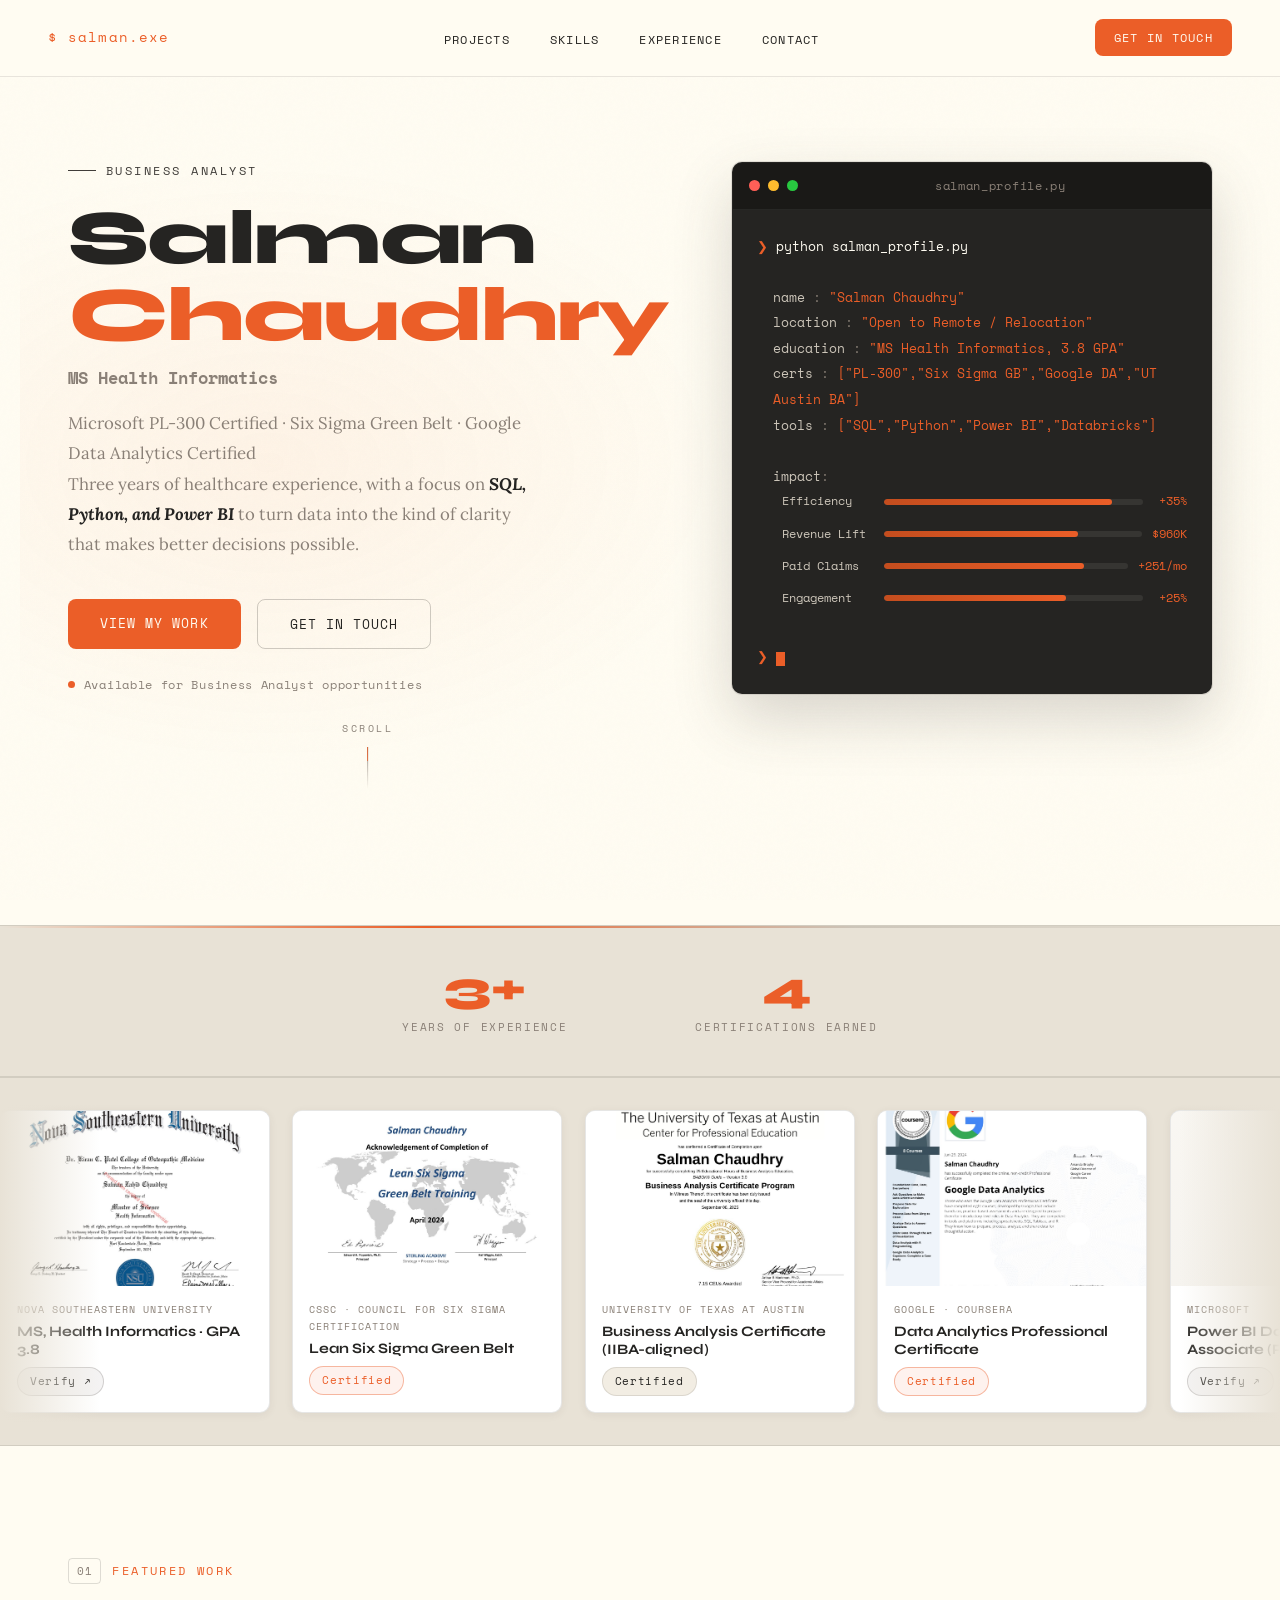
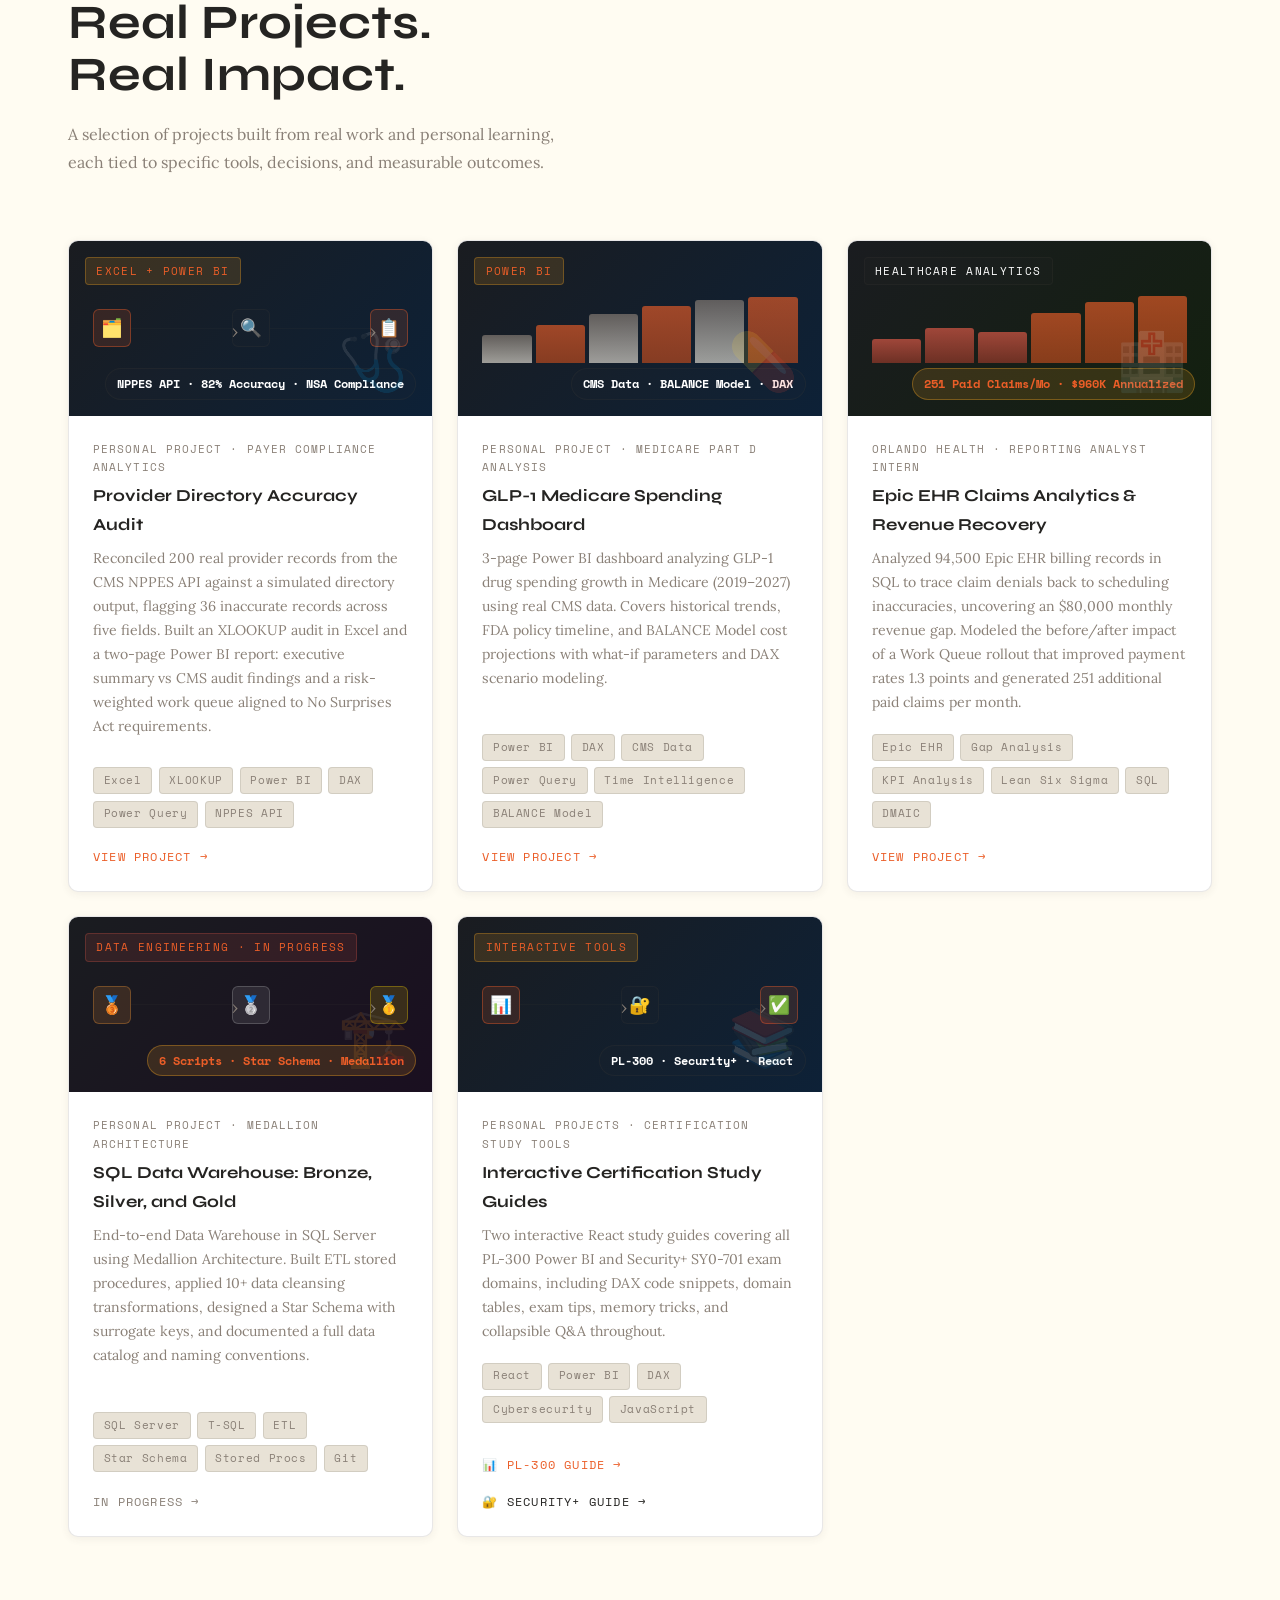
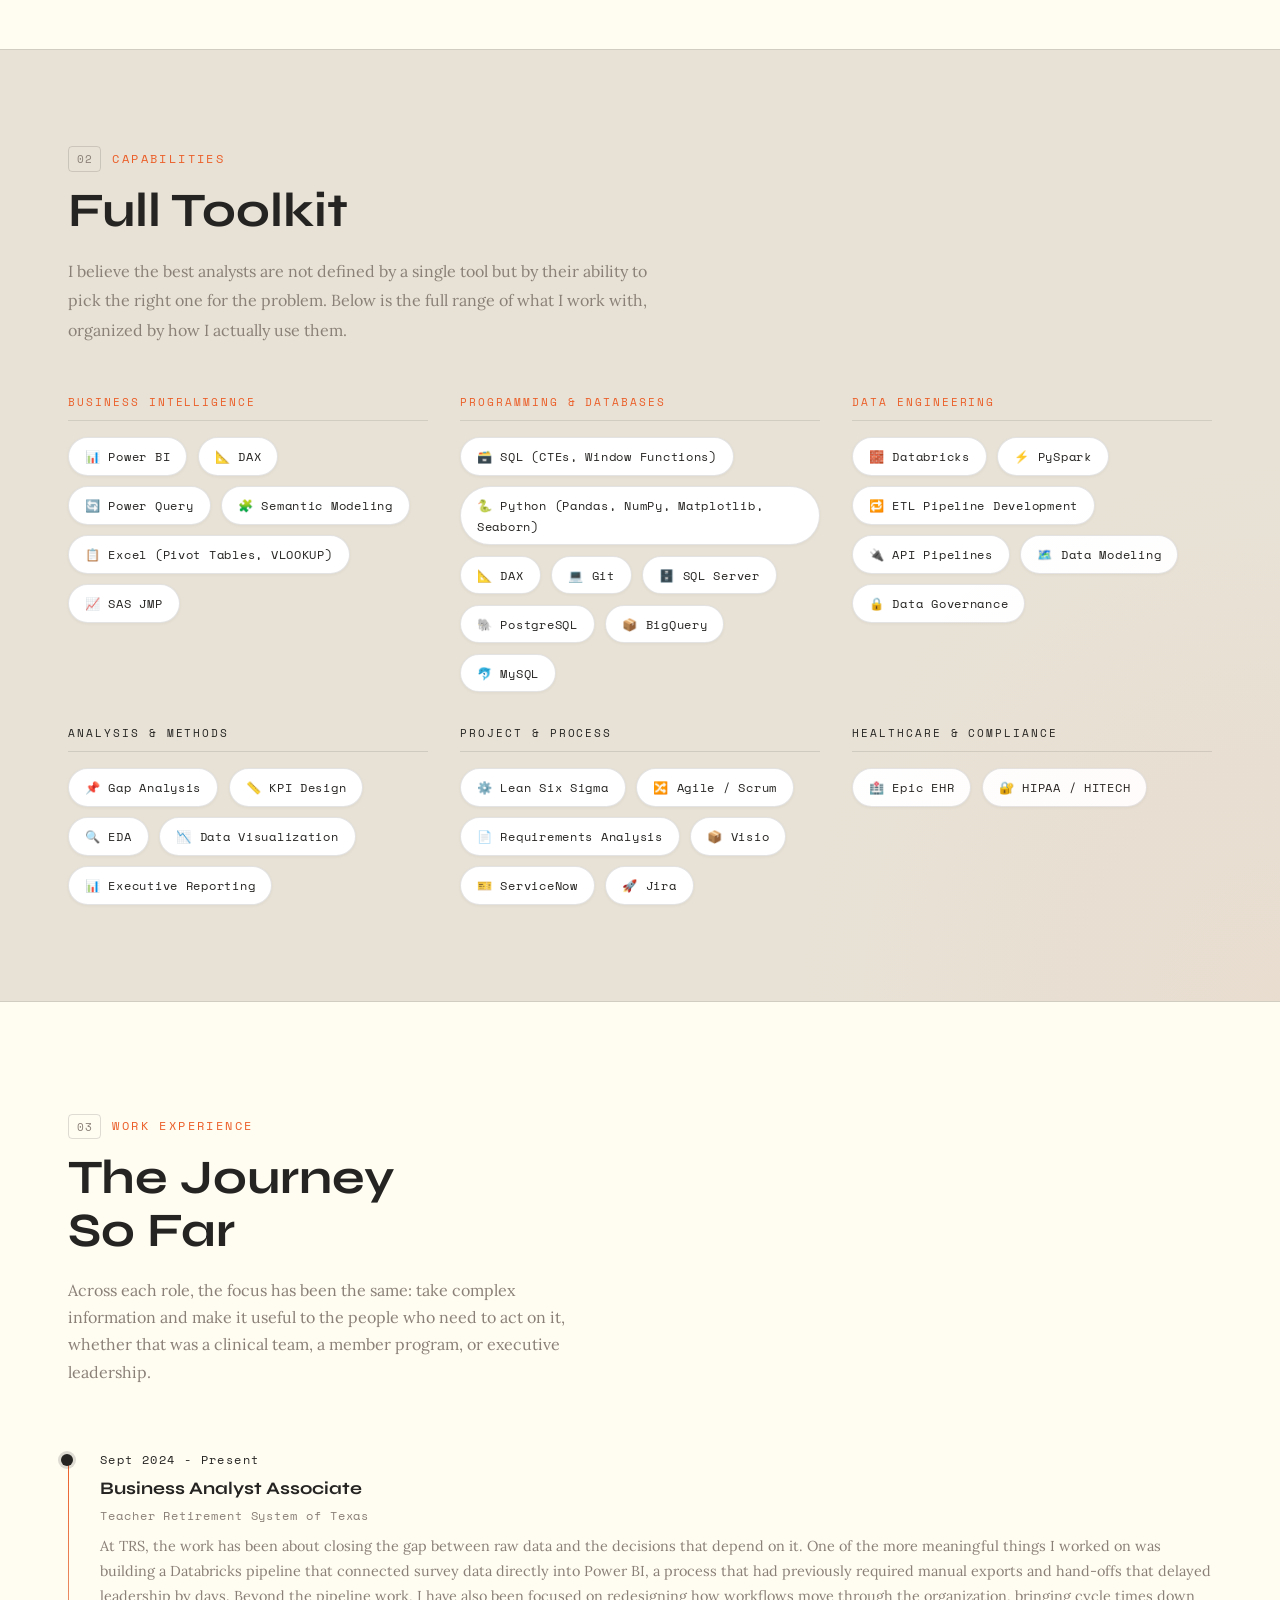
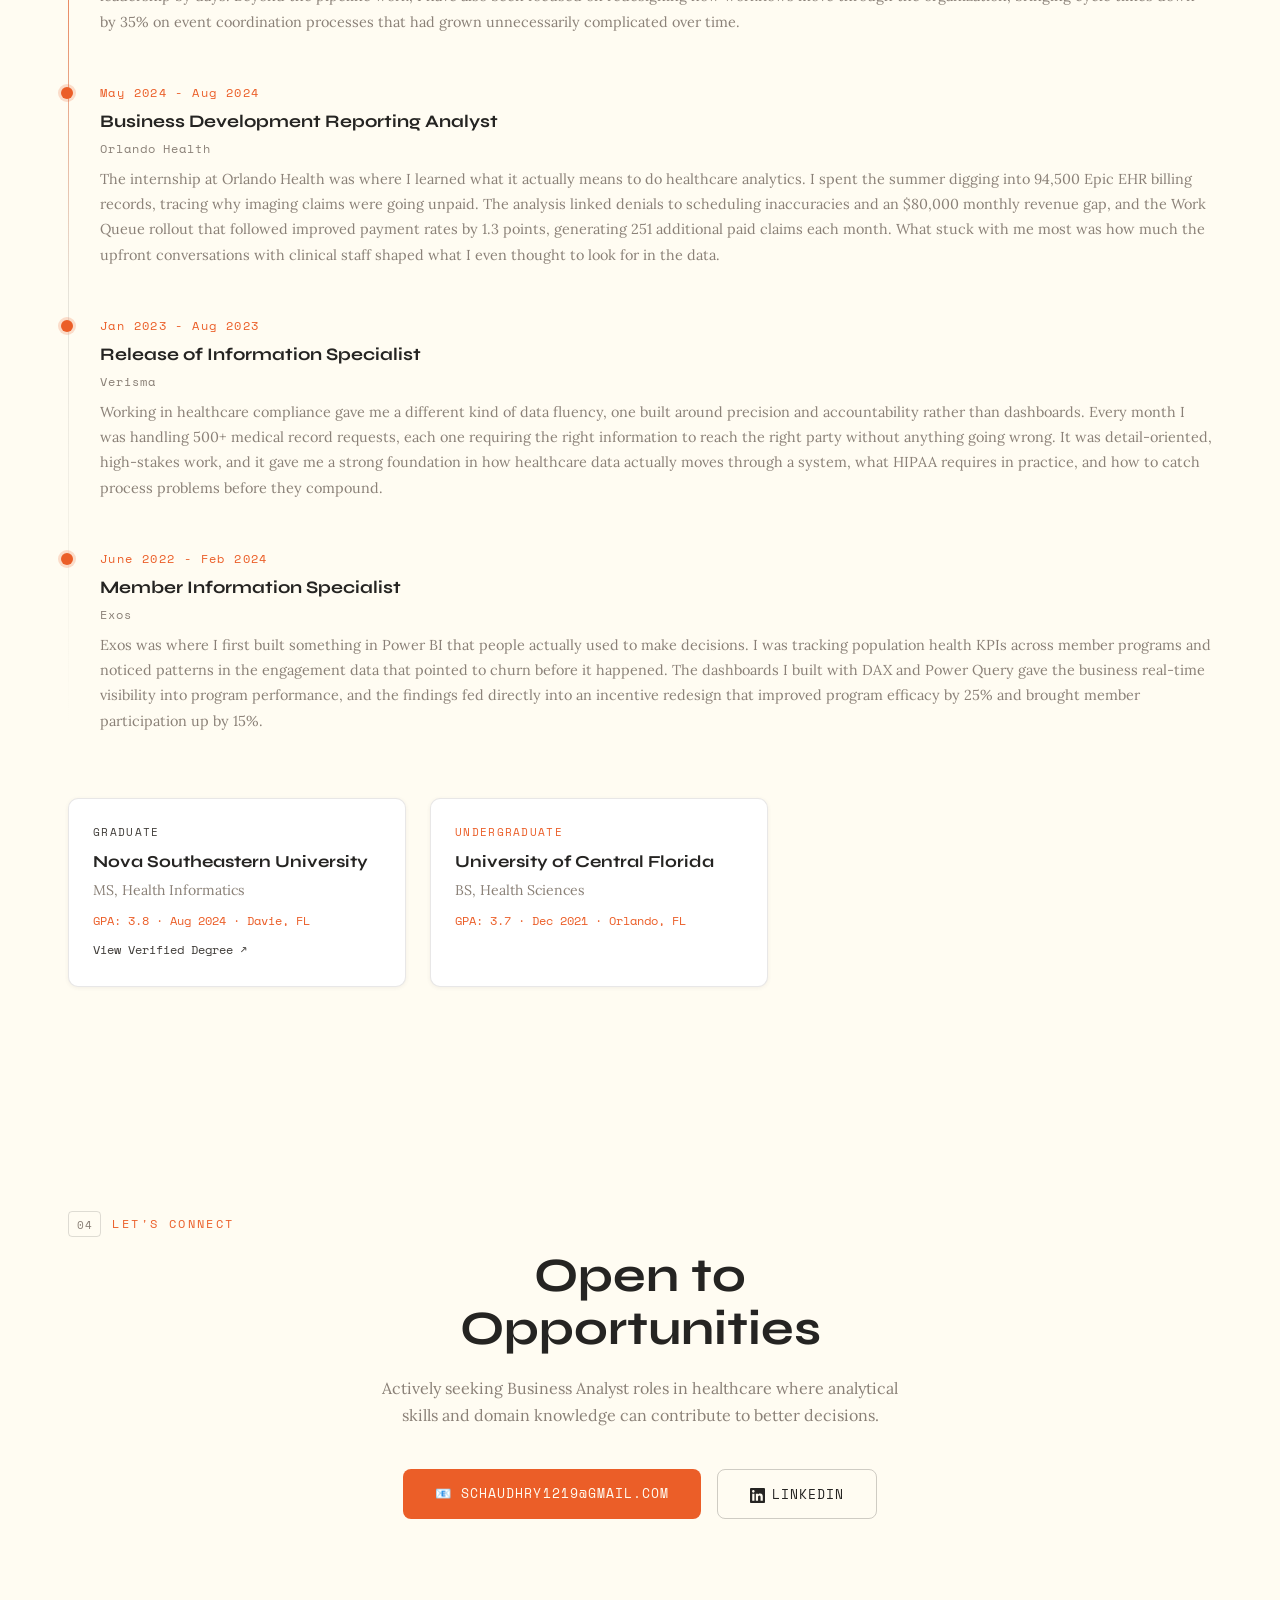
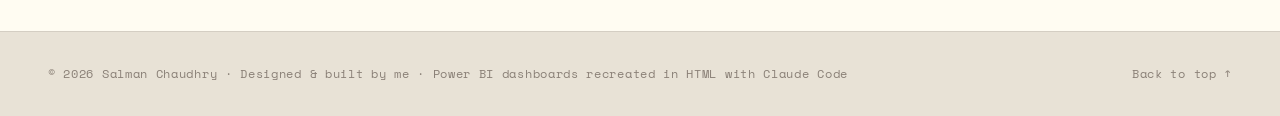
==== commit f5e7618e: "Mark PL-300 as earned: verify link, cert count to 4, hero and terminal updates" ====
--- a/index.html
+++ b/index.html
@@ -225,7 +225,7 @@
     <h1 class="hero-name hero-seq">Salman<br><span>Chaudhry</span></h1>
     <h3 class="hero-sub hero-seq" style="color:var(--muted)">MS Health Informatics</h3>
     <p class="hero-tagline hero-seq">
-      Six Sigma Green Belt · Google Data Analytics Certified<br>
+      Microsoft PL-300 Certified · Six Sigma Green Belt · Google Data Analytics Certified<br>
       Three years of healthcare experience, with a focus on <strong>SQL, Python, and Power BI</strong> to turn data into the kind of clarity that makes better decisions possible.
     </p>
     <div class="hero-actions hero-seq">
@@ -250,7 +250,7 @@
         <div class="t-out"><span class="t-key">name</span>       : <span class="t-val">"Salman Chaudhry"</span></div>
         <div class="t-out"><span class="t-key">location</span>   : <span class="t-val">"Open to Remote / Relocation"</span></div>
         <div class="t-out"><span class="t-key">education</span>  : <span class="t-val">"MS Health Informatics, 3.8 GPA"</span></div>
-        <div class="t-out"><span class="t-key">certs</span>      : <span class="t-val">["Six Sigma GB","Google DA","UT Austin BA"]</span></div>
+        <div class="t-out"><span class="t-key">certs</span>      : <span class="t-val">["PL-300","Six Sigma GB","Google DA","UT Austin BA"]</span></div>
         <div class="t-out"><span class="t-key">tools</span>      : <span class="t-val">["SQL","Python","Power BI","Databricks"]</span></div>
         <div class="t-out">&nbsp;</div>
         <div class="t-out"><span class="t-key">impact</span>:</div>
@@ -275,7 +275,7 @@
 <!-- STATS -->
 <div class="stats-strip">
   <div class="stat reveal"><span class="stat-num">3+</span><span class="stat-label">Years of Experience</span></div>
-  <div class="stat reveal"><span class="stat-num" data-target="3">0</span><span class="stat-label">Certifications Earned</span></div>
+  <div class="stat reveal"><span class="stat-num" data-target="4">0</span><span class="stat-label">Certifications Earned</span></div>
 </div>
 
 <!-- CERT SLIDESHOW -->
@@ -322,8 +322,8 @@
       <div class="cs-card-placeholder">📊</div>
       <div class="cs-card-body">
         <p class="cs-card-issuer">Microsoft</p>
-        <p class="cs-card-title">PL-300 Power BI Data Analyst</p>
-        <span class="cs-badge inprogress">In Progress</span>
+        <p class="cs-card-title">Power BI Data Analyst Associate (PL-300)</p>
+        <a href="https://learn.microsoft.com/api/credentials/share/en-us/Sal-7166/16CF0955DF3028A6?sharingId=EA7E86298E60BFC8" target="_blank" class="cs-badge verify">Verify ↗</a>
       </div>
     </div>
 
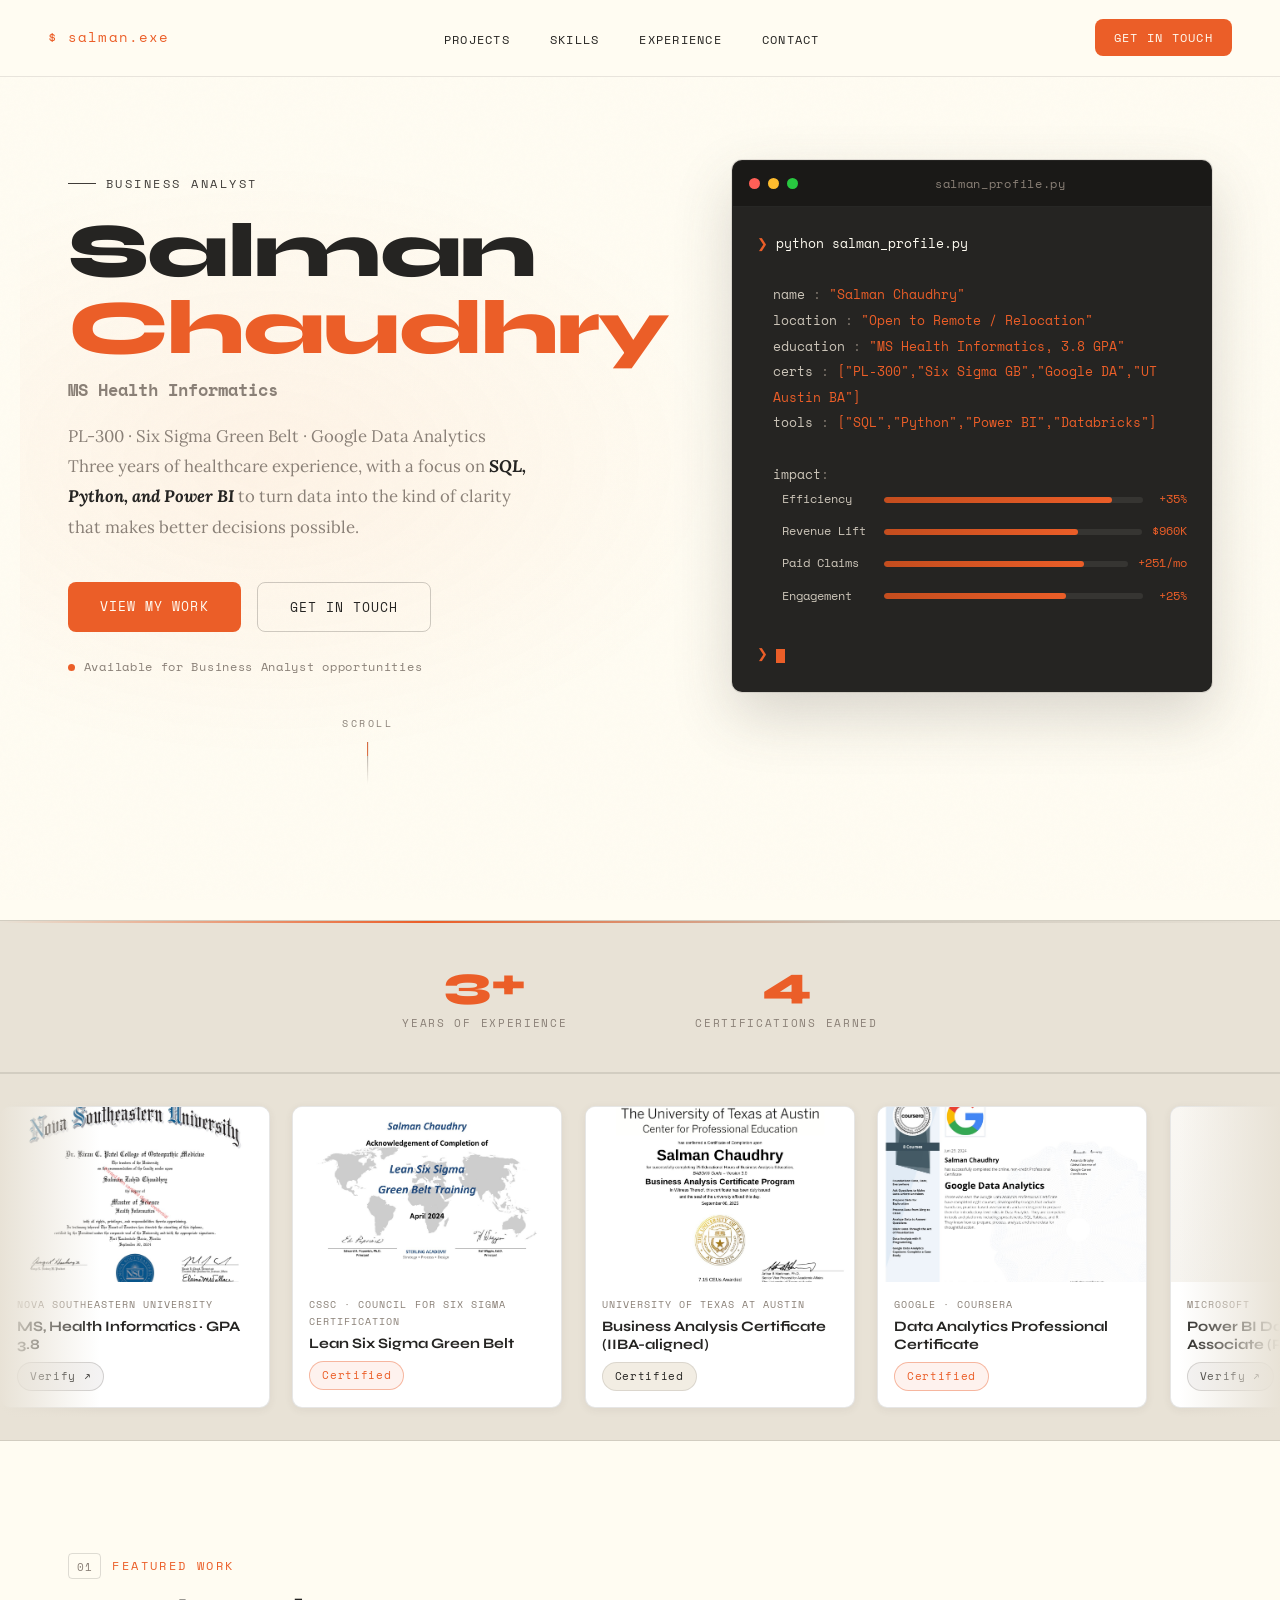
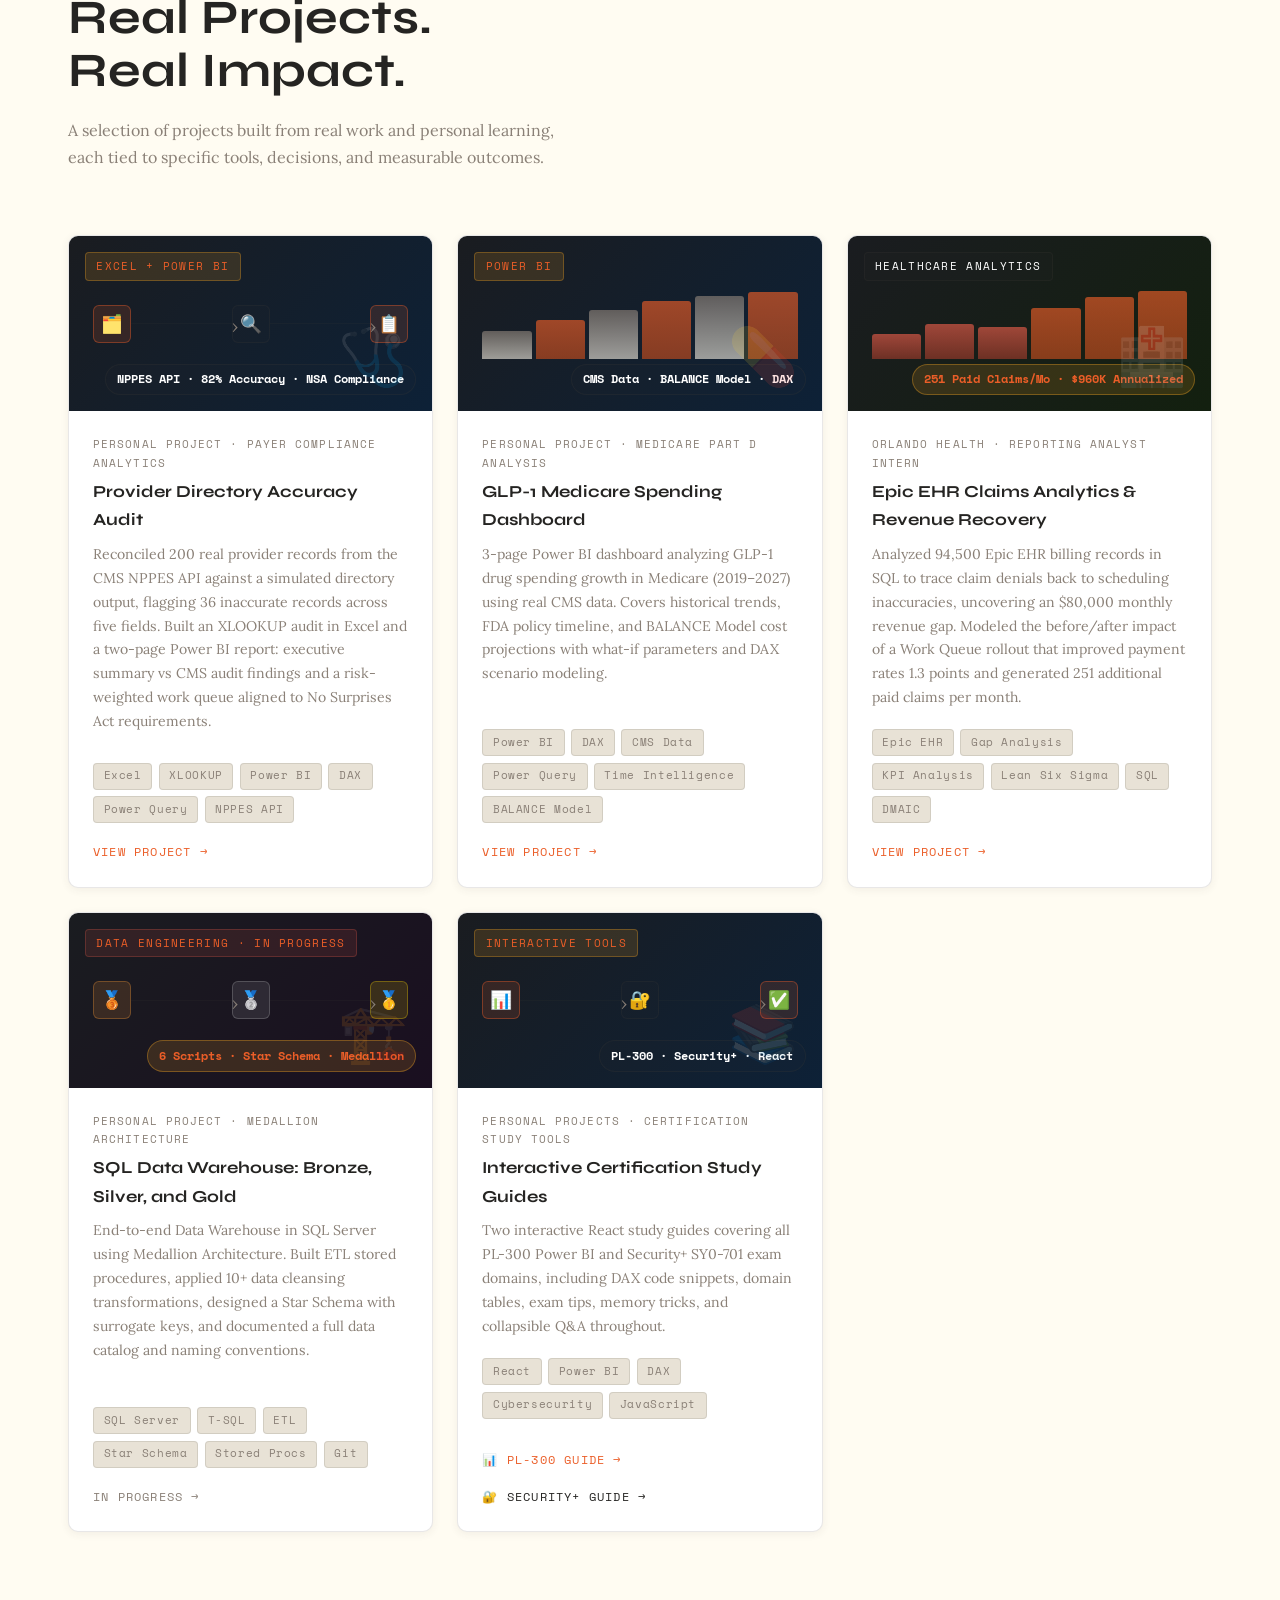
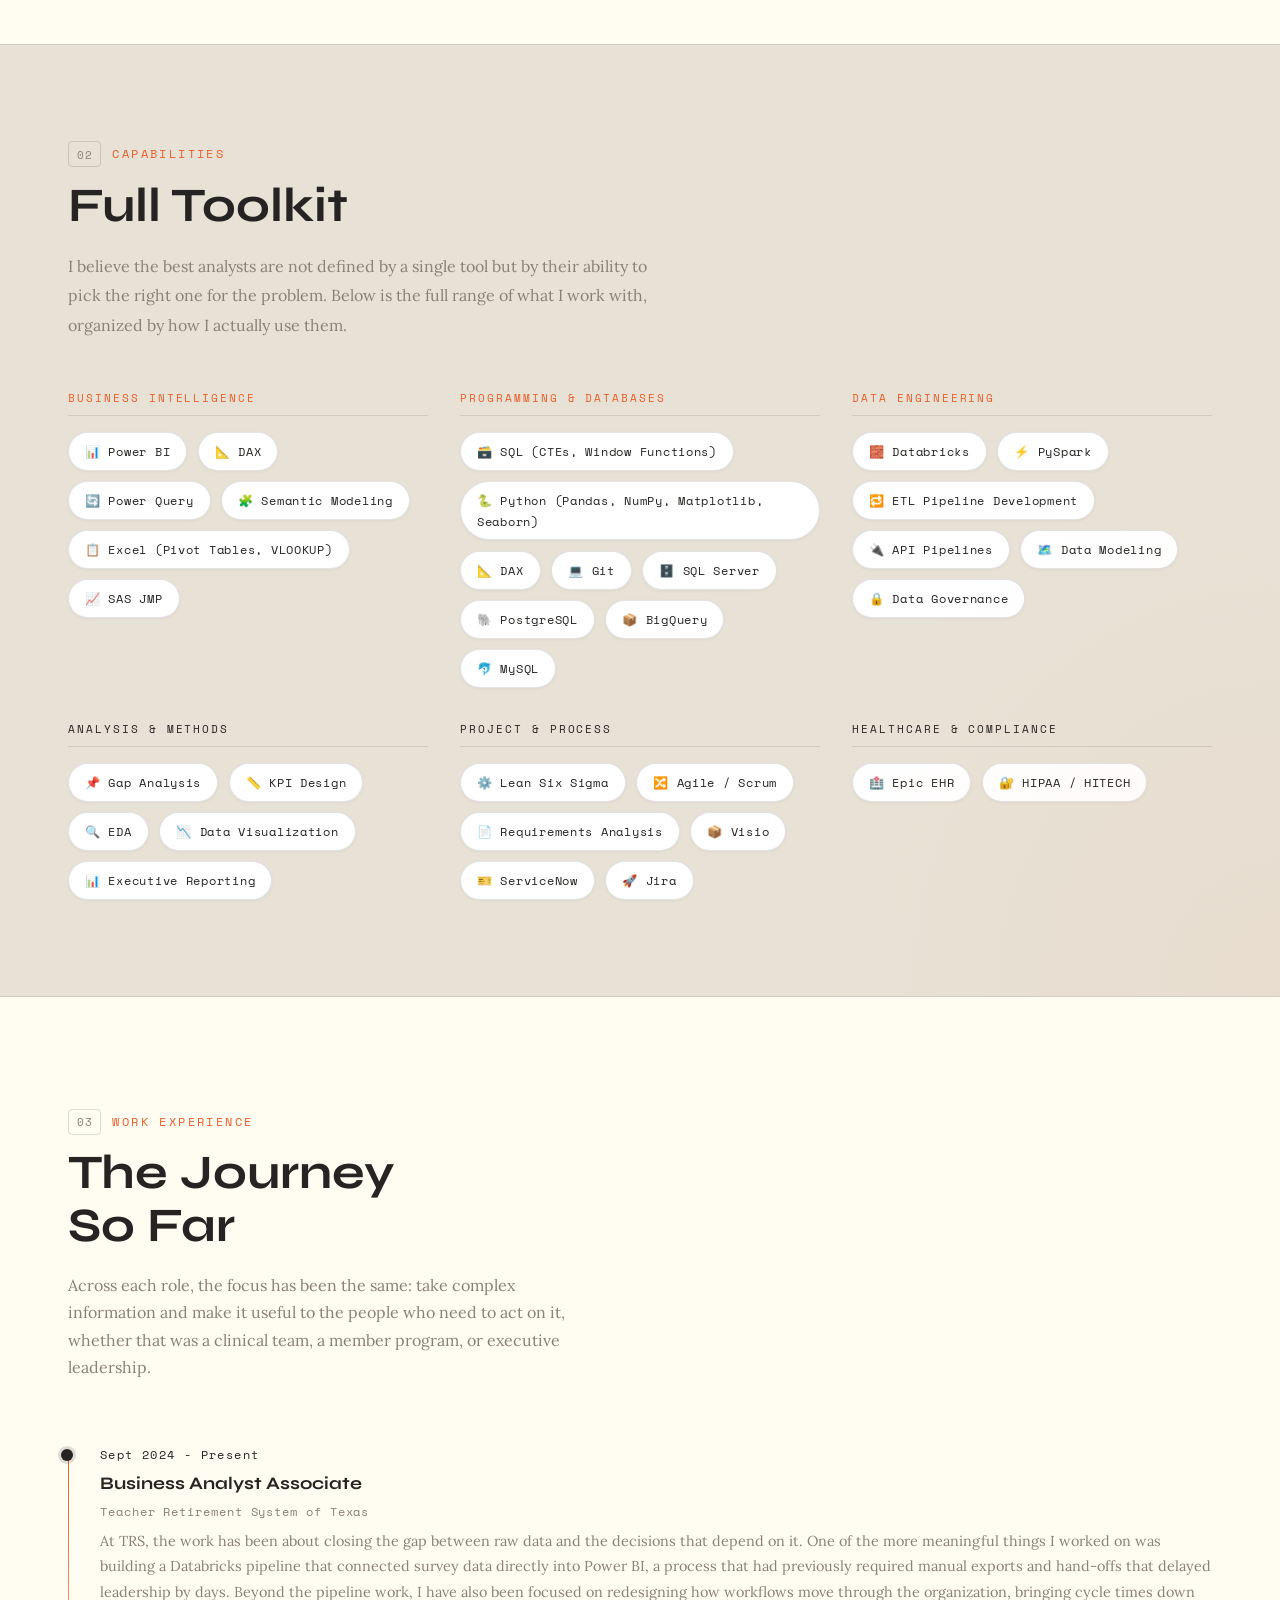
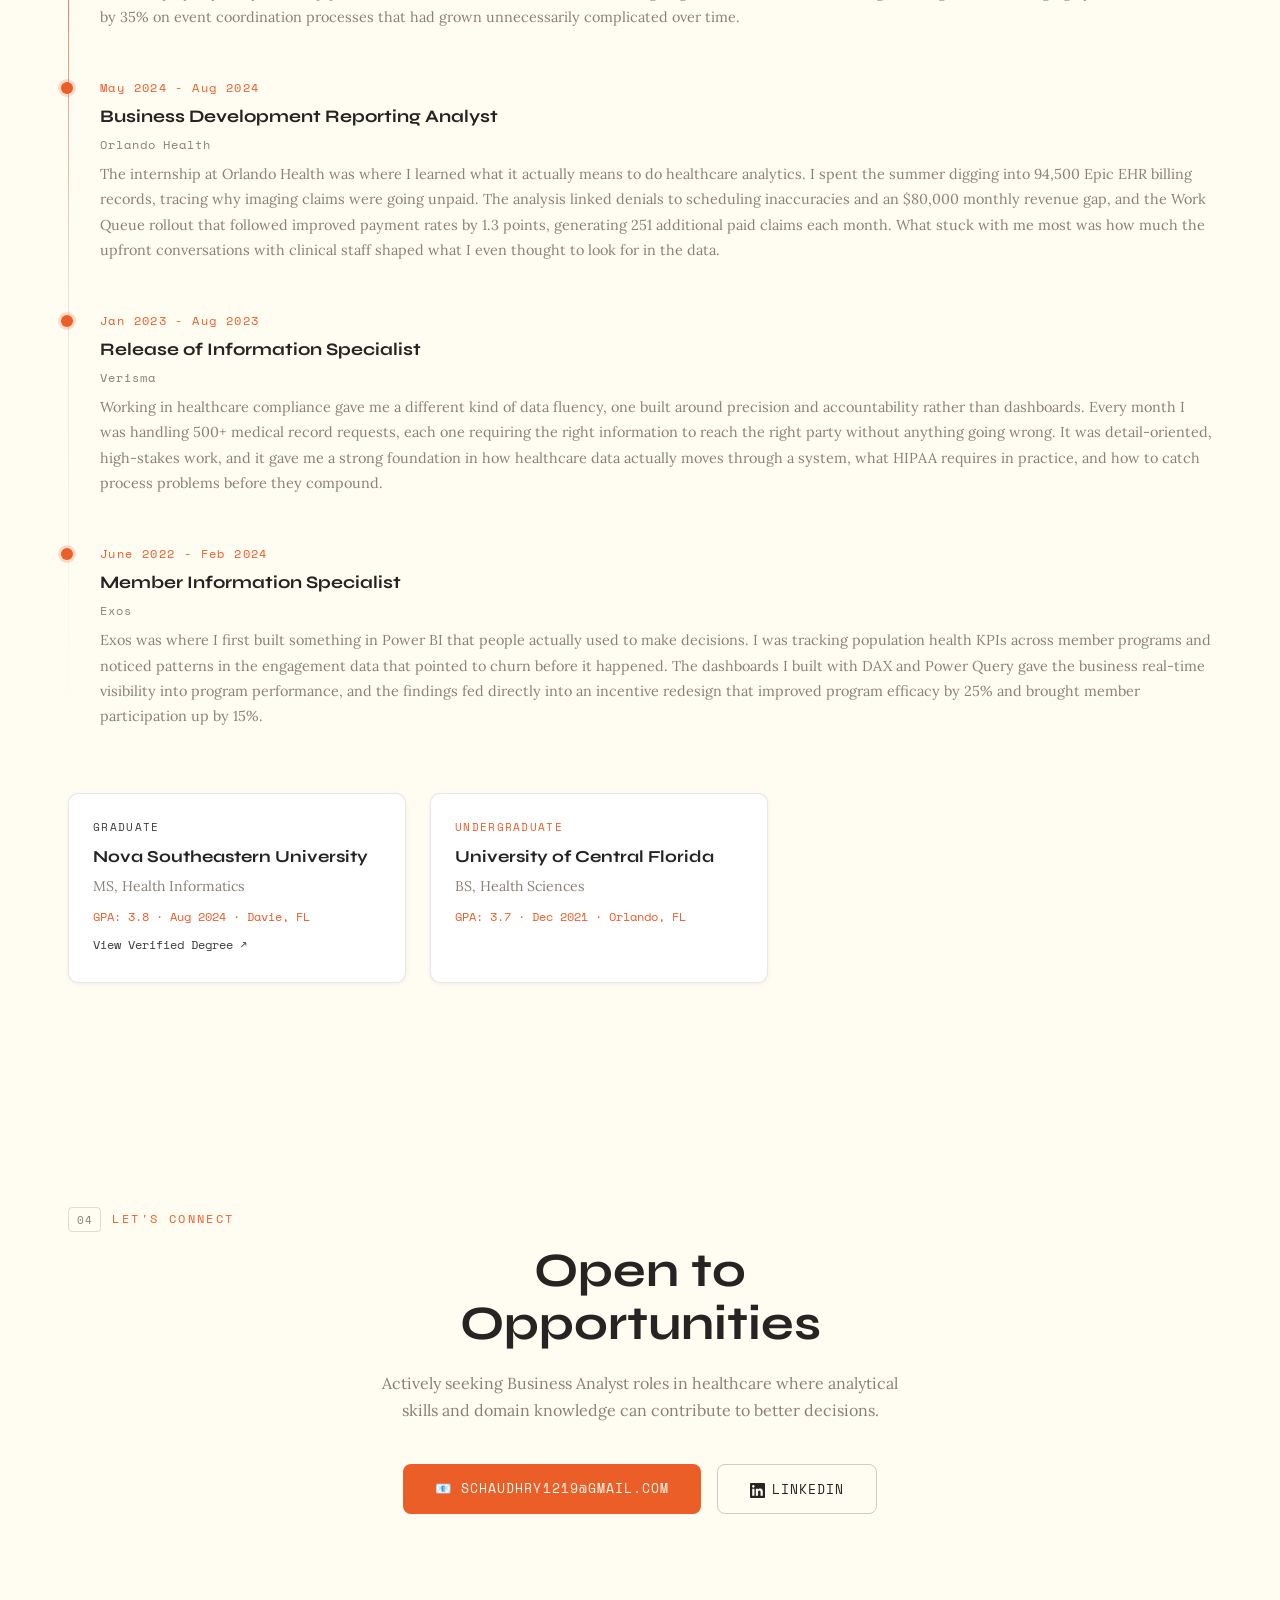
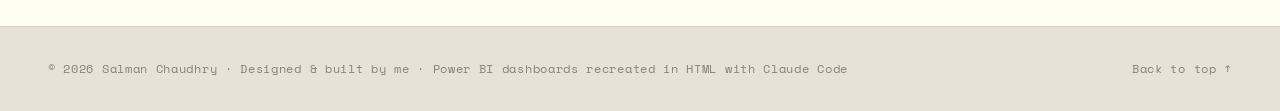
==== commit 982ea0f8: "Shorten hero credentials line to fit on one line" ====
--- a/index.html
+++ b/index.html
@@ -225,7 +225,7 @@
     <h1 class="hero-name hero-seq">Salman<br><span>Chaudhry</span></h1>
     <h3 class="hero-sub hero-seq" style="color:var(--muted)">MS Health Informatics</h3>
     <p class="hero-tagline hero-seq">
-      Microsoft PL-300 Certified · Six Sigma Green Belt · Google Data Analytics Certified<br>
+      PL-300 · Six Sigma Green Belt · Google Data Analytics<br>
       Three years of healthcare experience, with a focus on <strong>SQL, Python, and Power BI</strong> to turn data into the kind of clarity that makes better decisions possible.
     </p>
     <div class="hero-actions hero-seq">
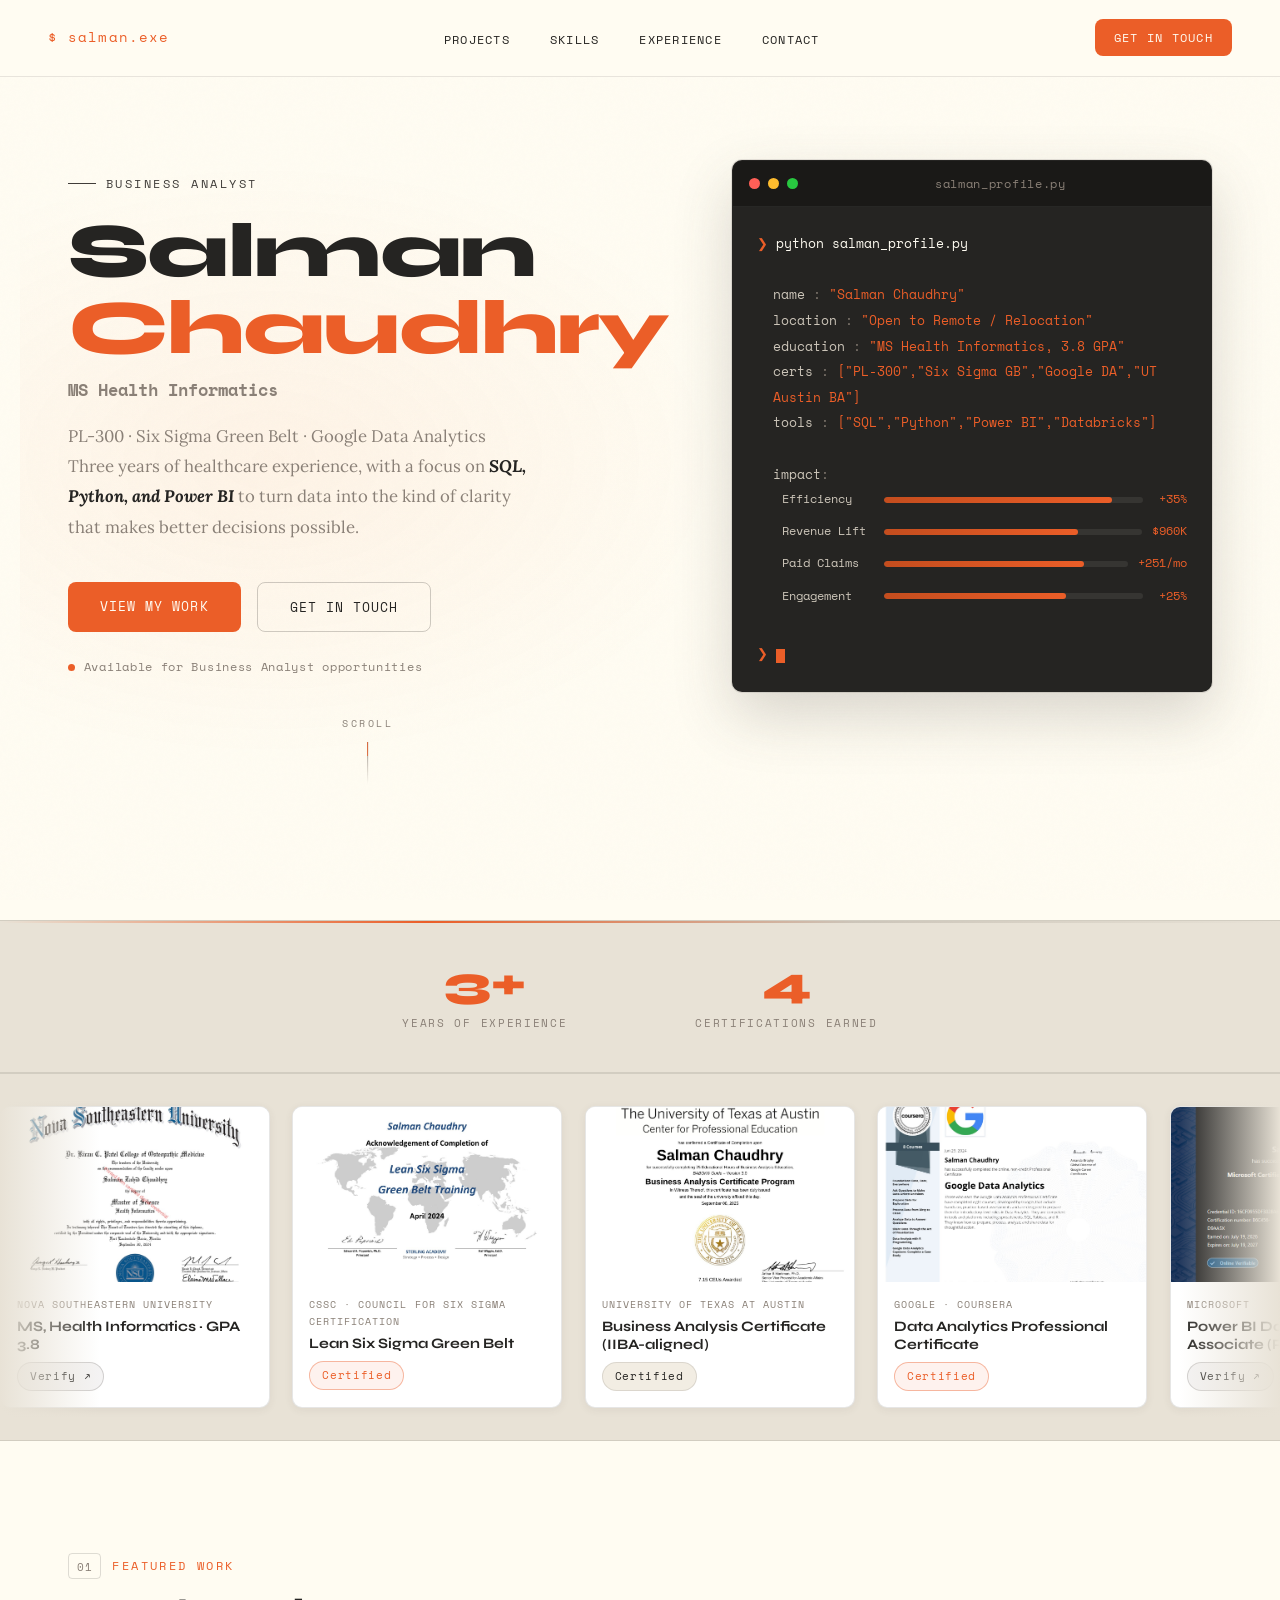
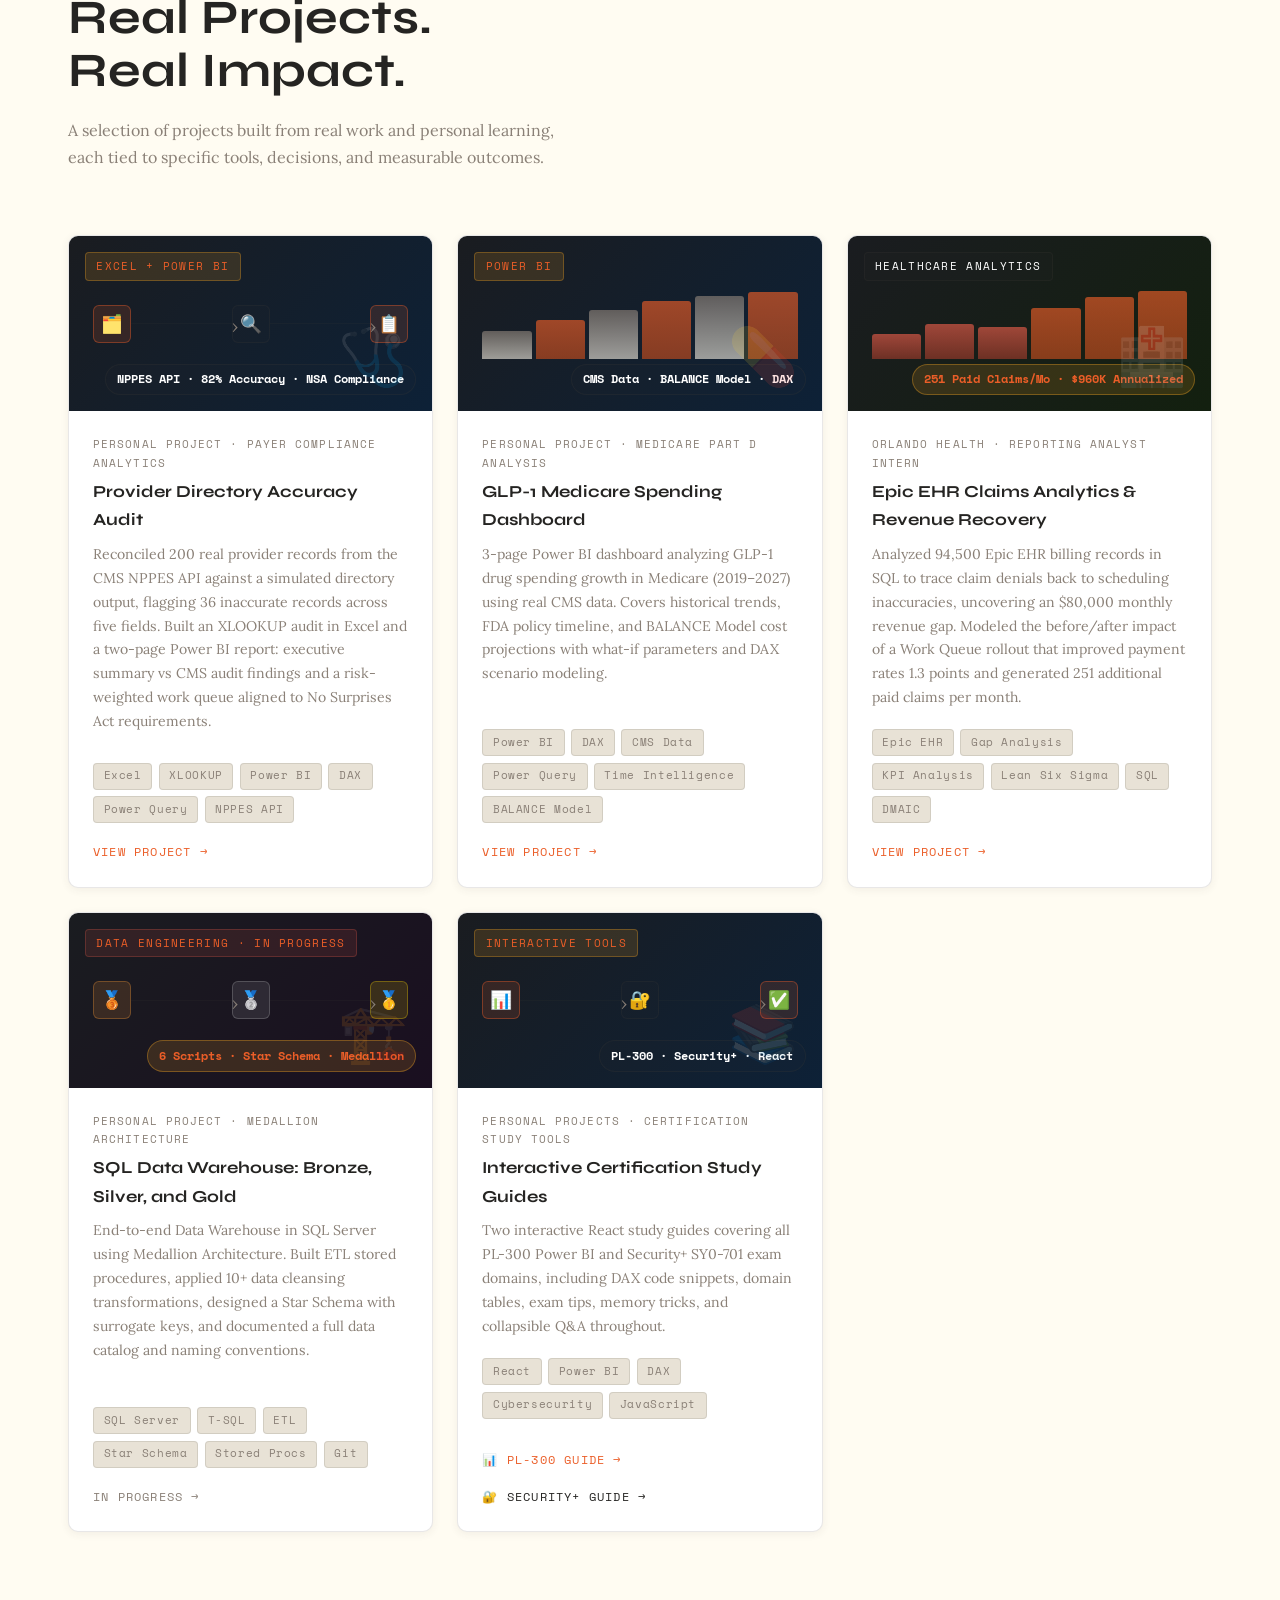
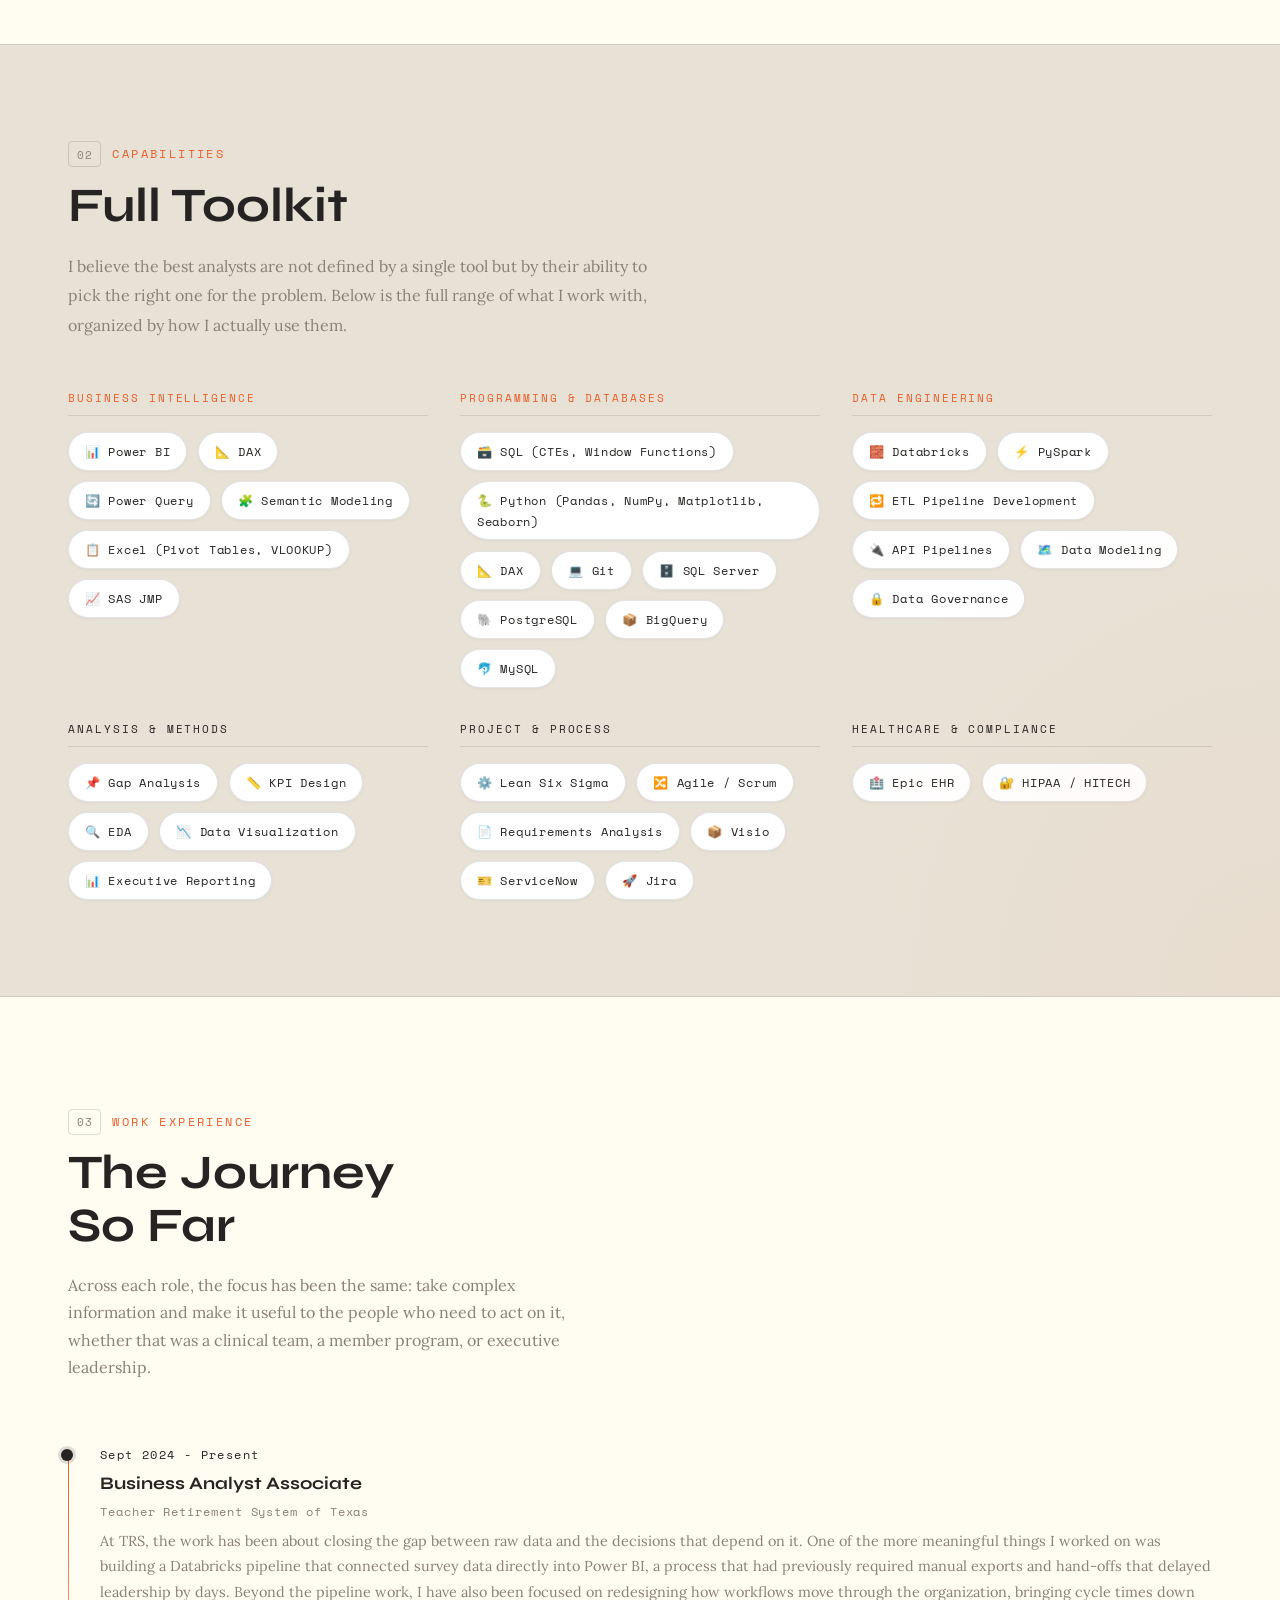
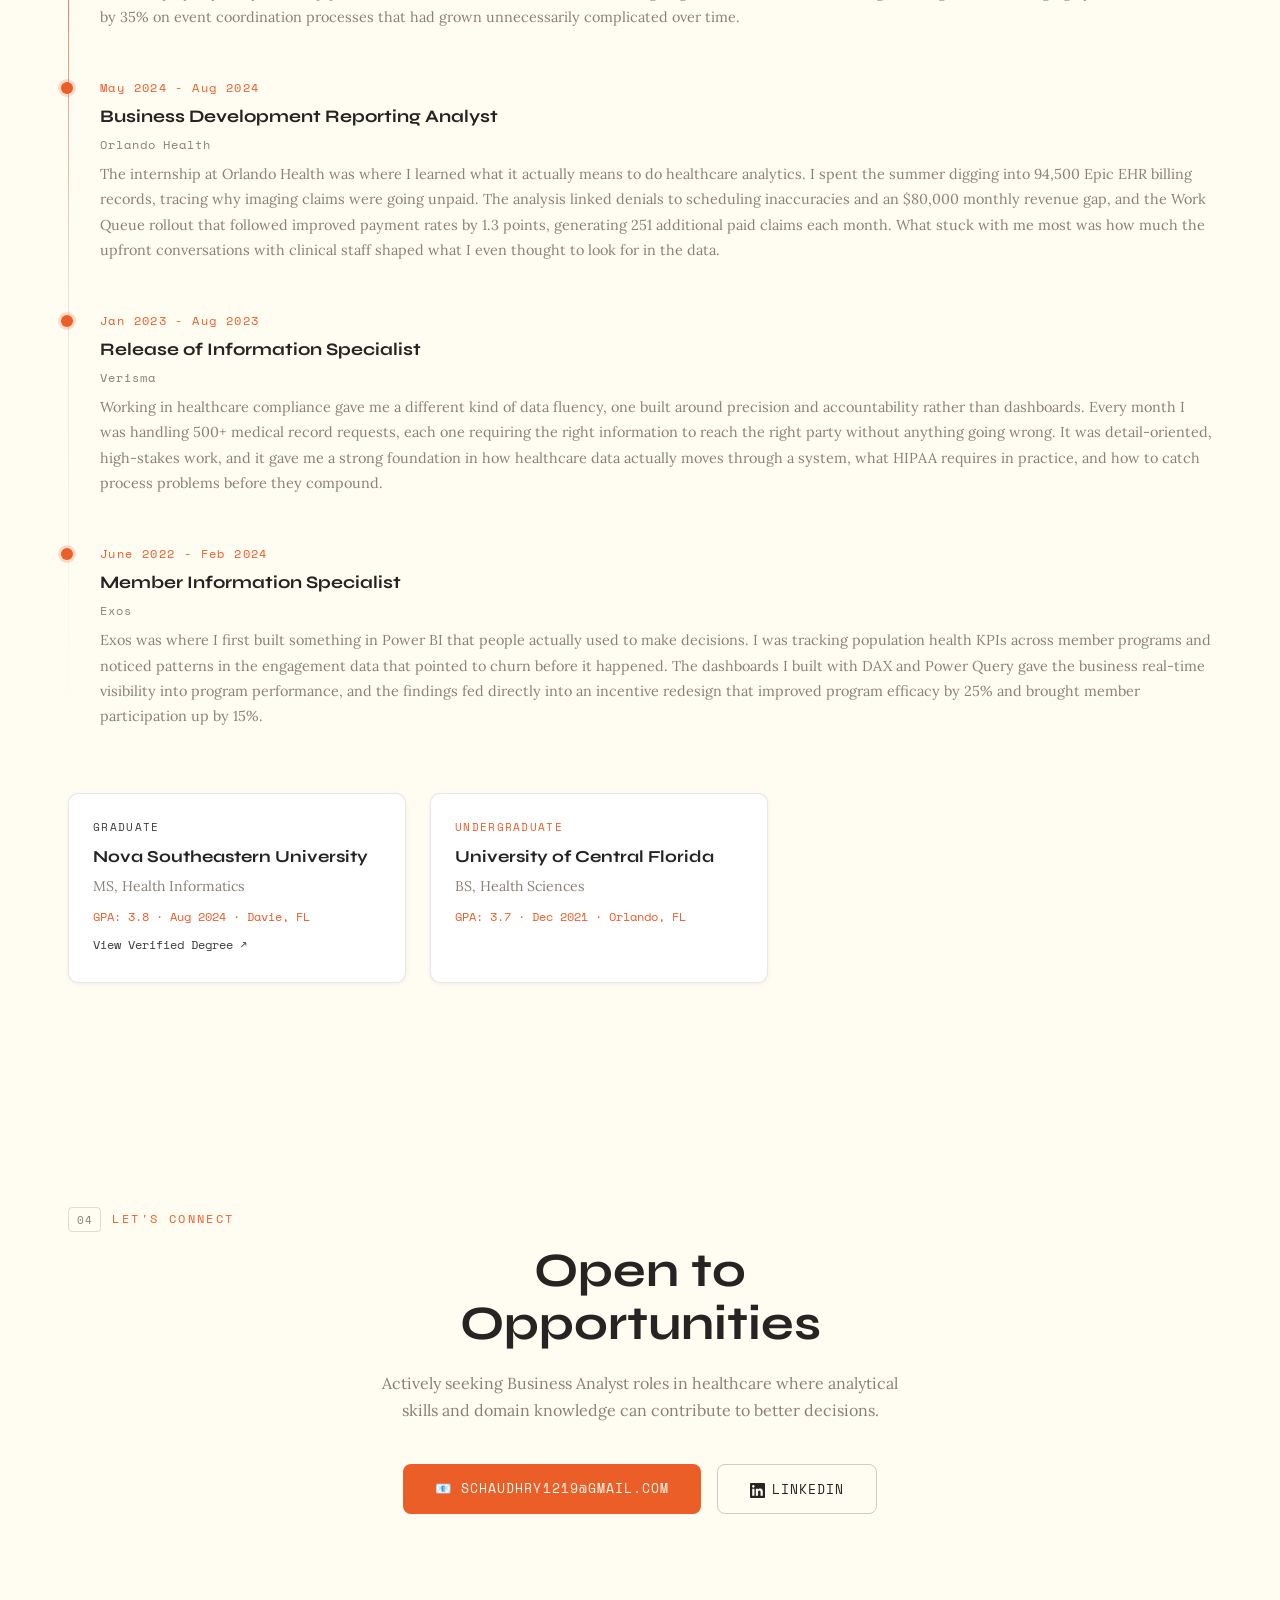
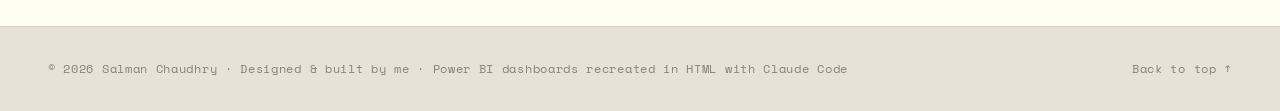
==== commit da8dd0c7: "Show PL-300 credential image in certification slideshow" ====
--- a/index.html
+++ b/index.html
@@ -319,7 +319,7 @@
     </div>
 
     <div class="cs-card">
-      <div class="cs-card-placeholder">📊</div>
+      <img class="cs-card-img" src="assets/images/PL_300 Salman.png" alt="Microsoft Certified Power BI Data Analyst Associate PL-300" loading="lazy" />
       <div class="cs-card-body">
         <p class="cs-card-issuer">Microsoft</p>
         <p class="cs-card-title">Power BI Data Analyst Associate (PL-300)</p>
